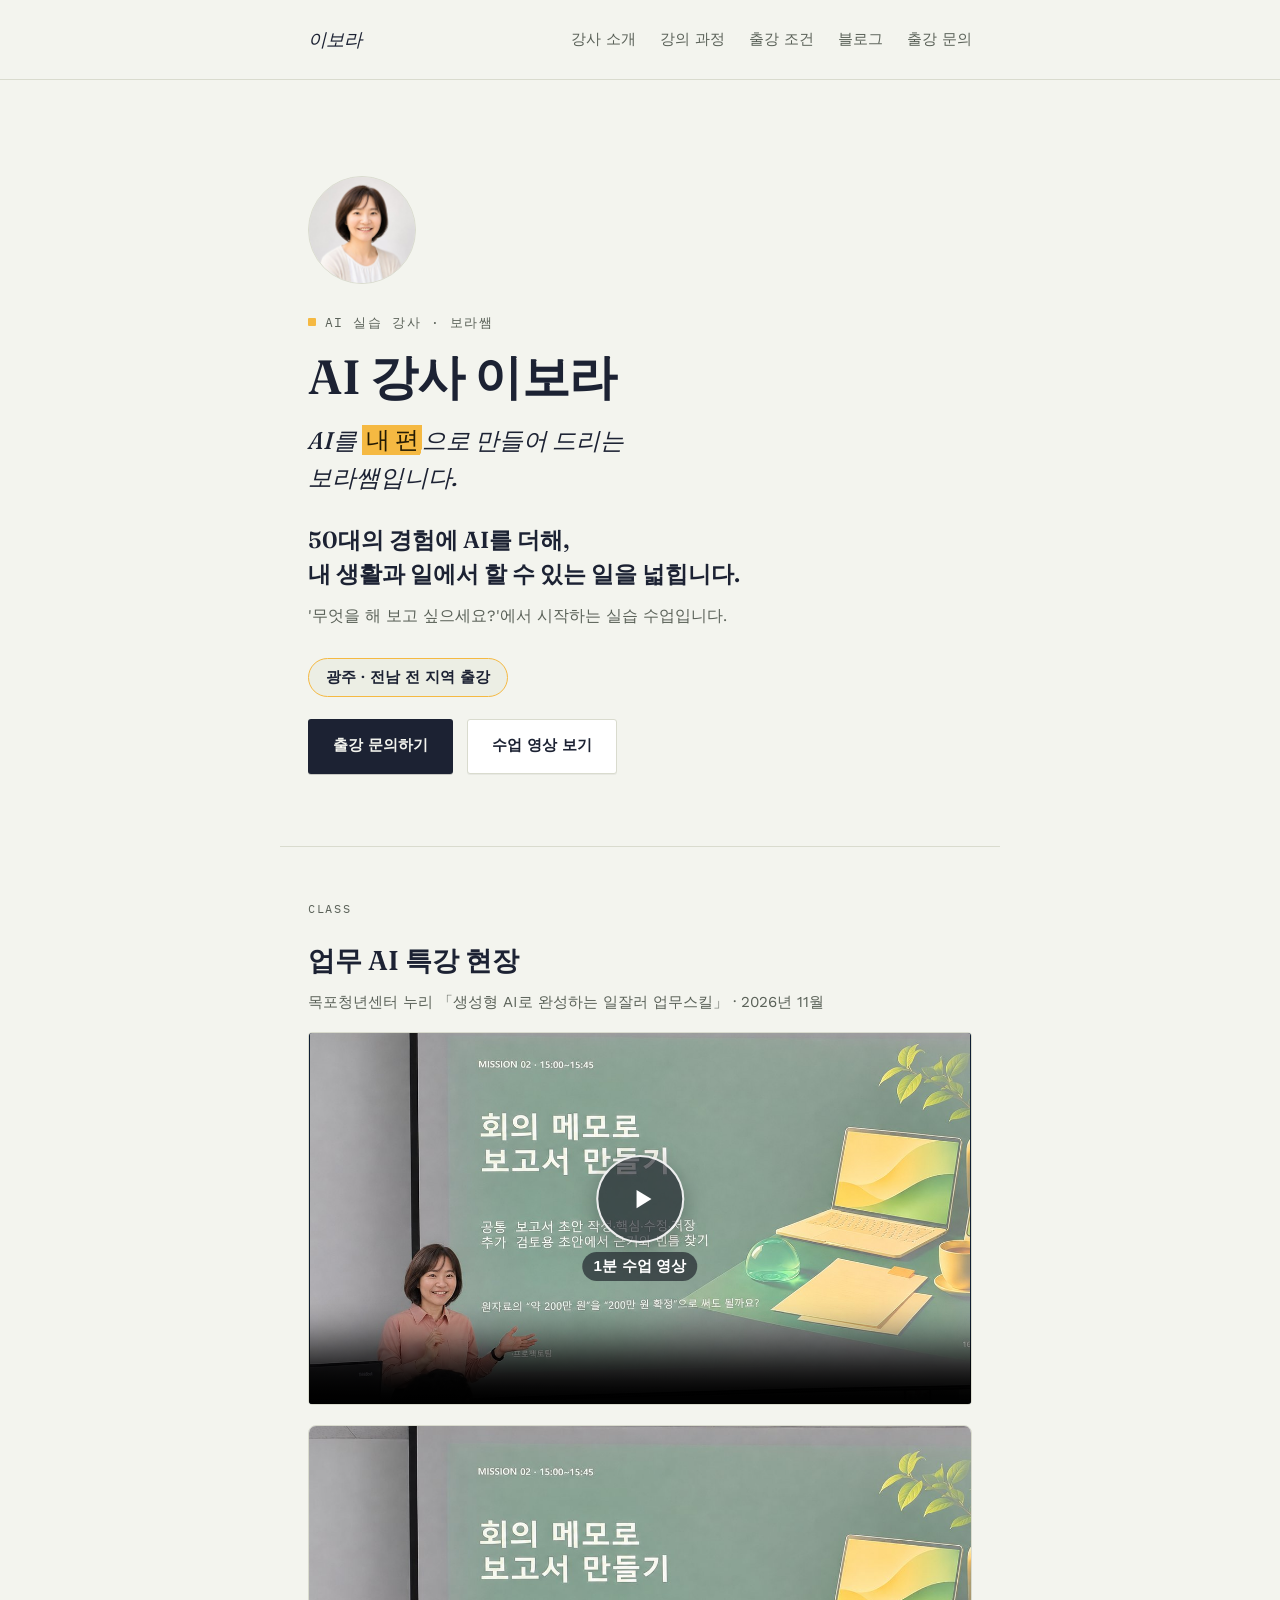
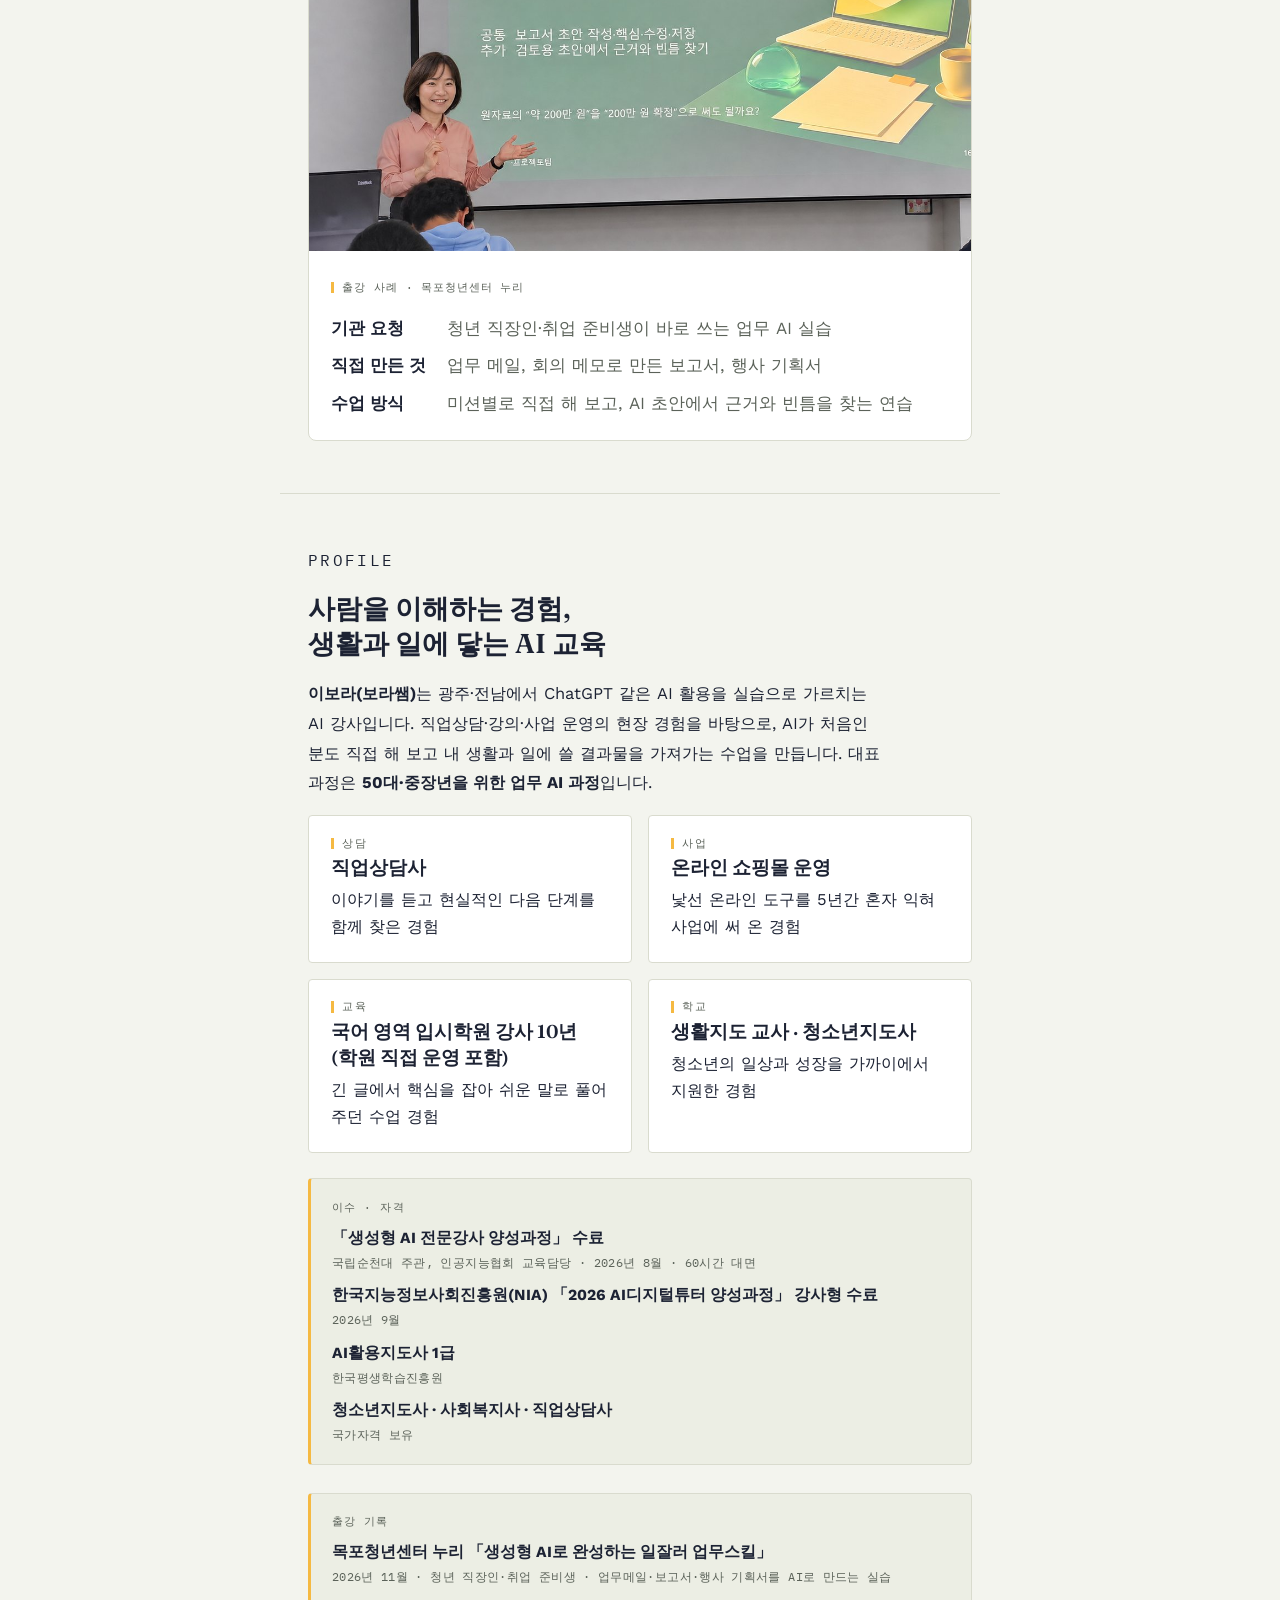
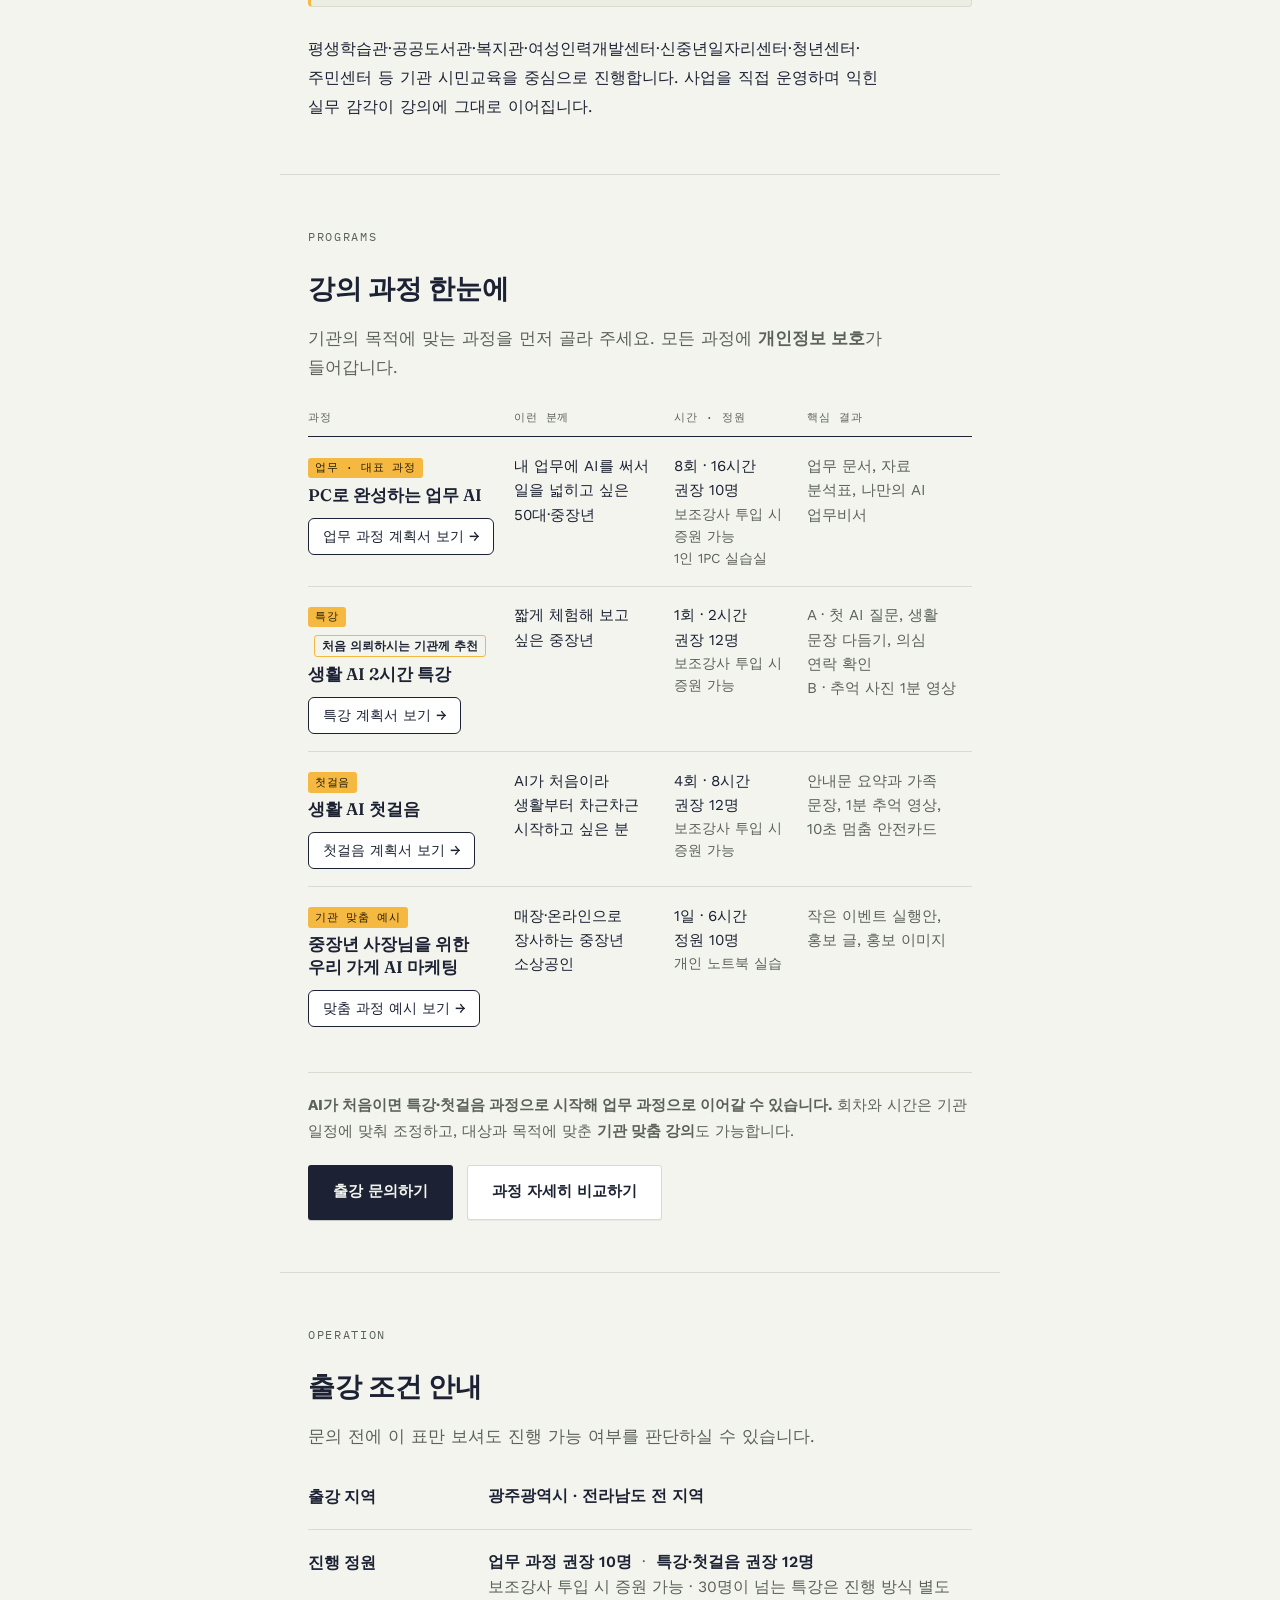
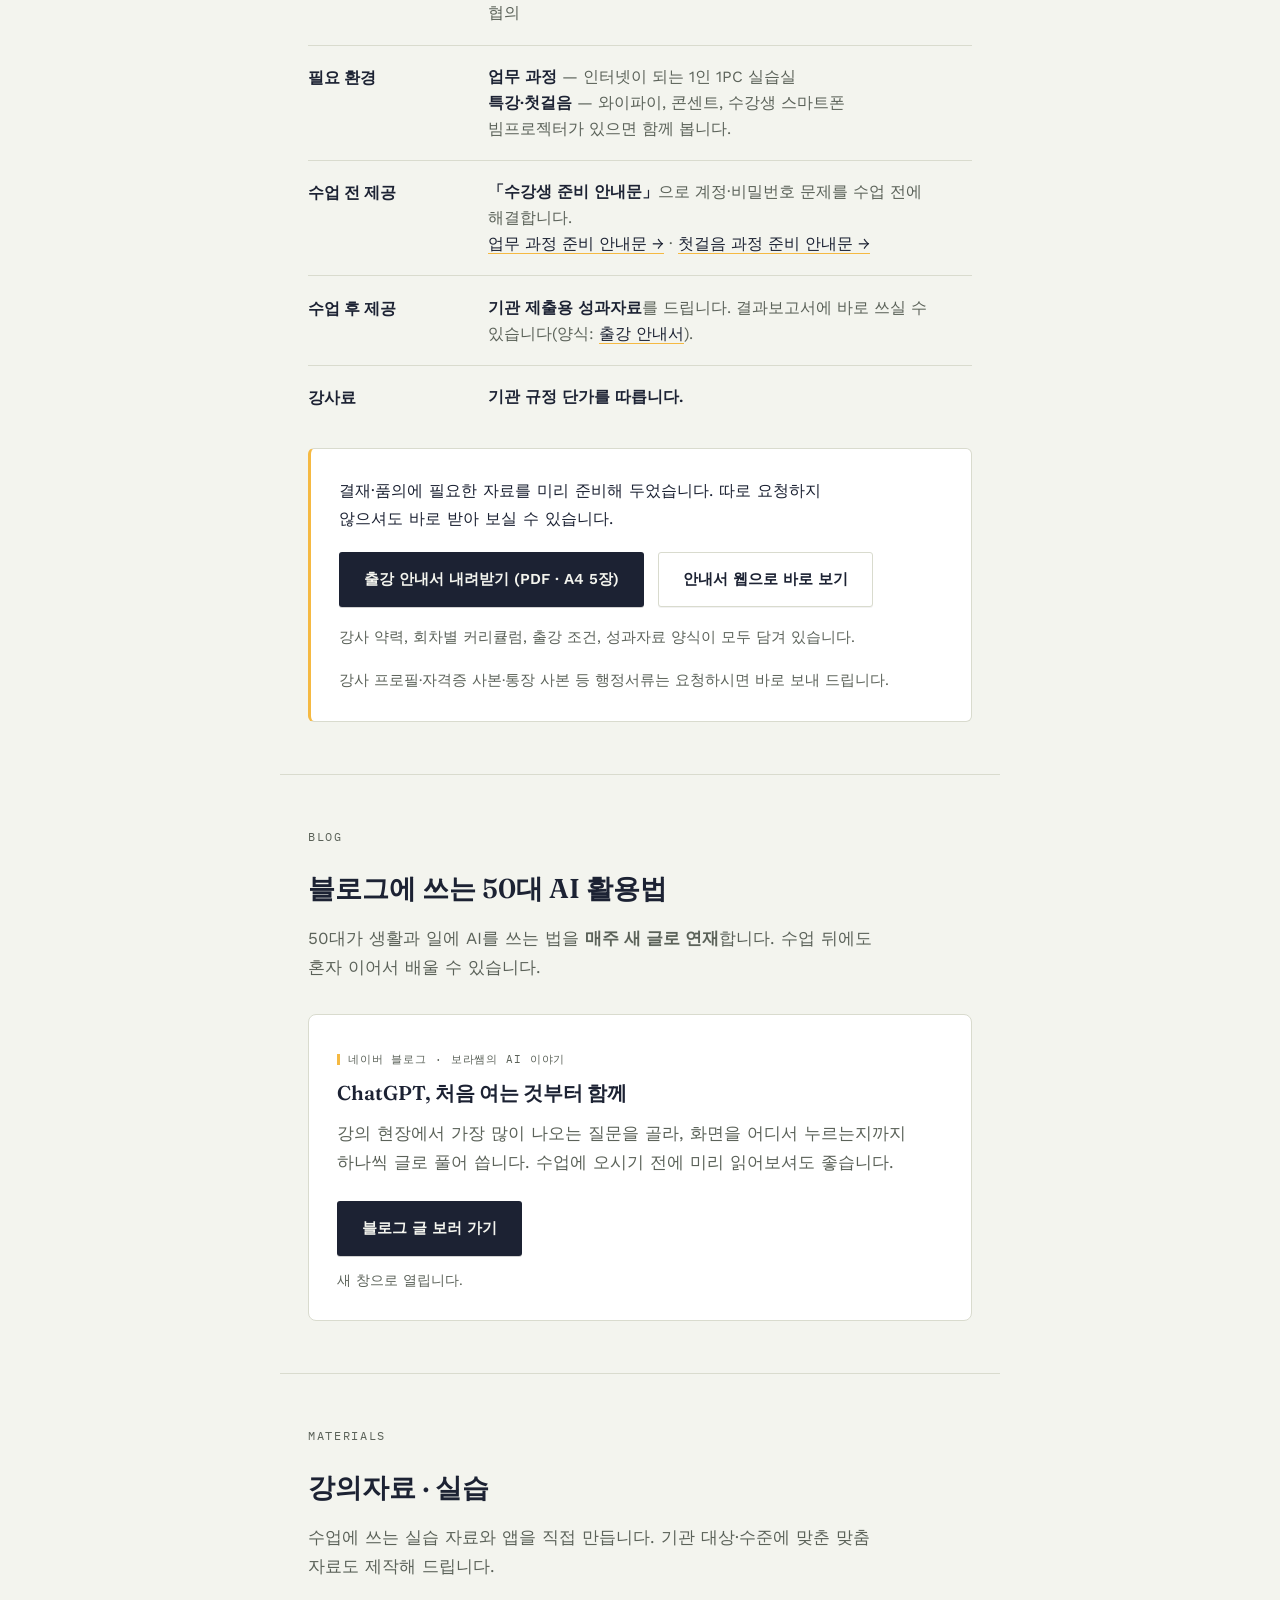
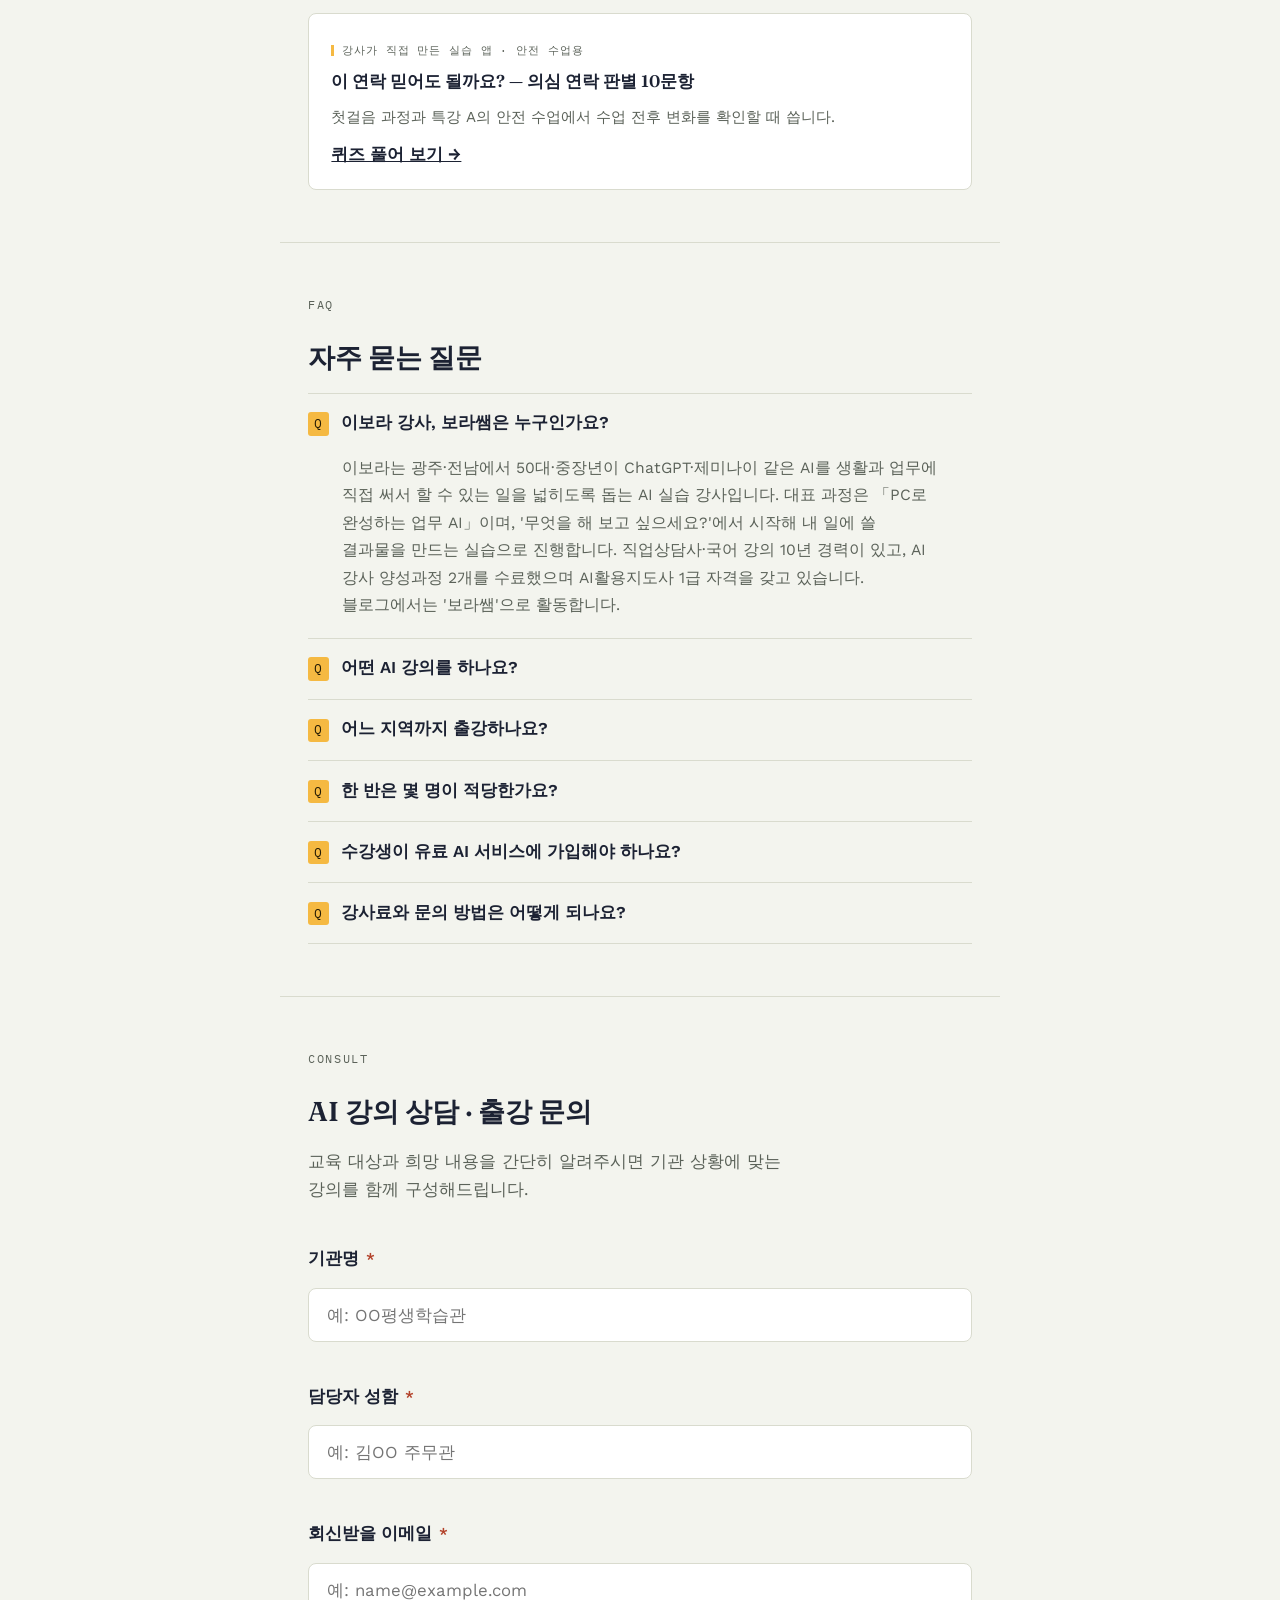
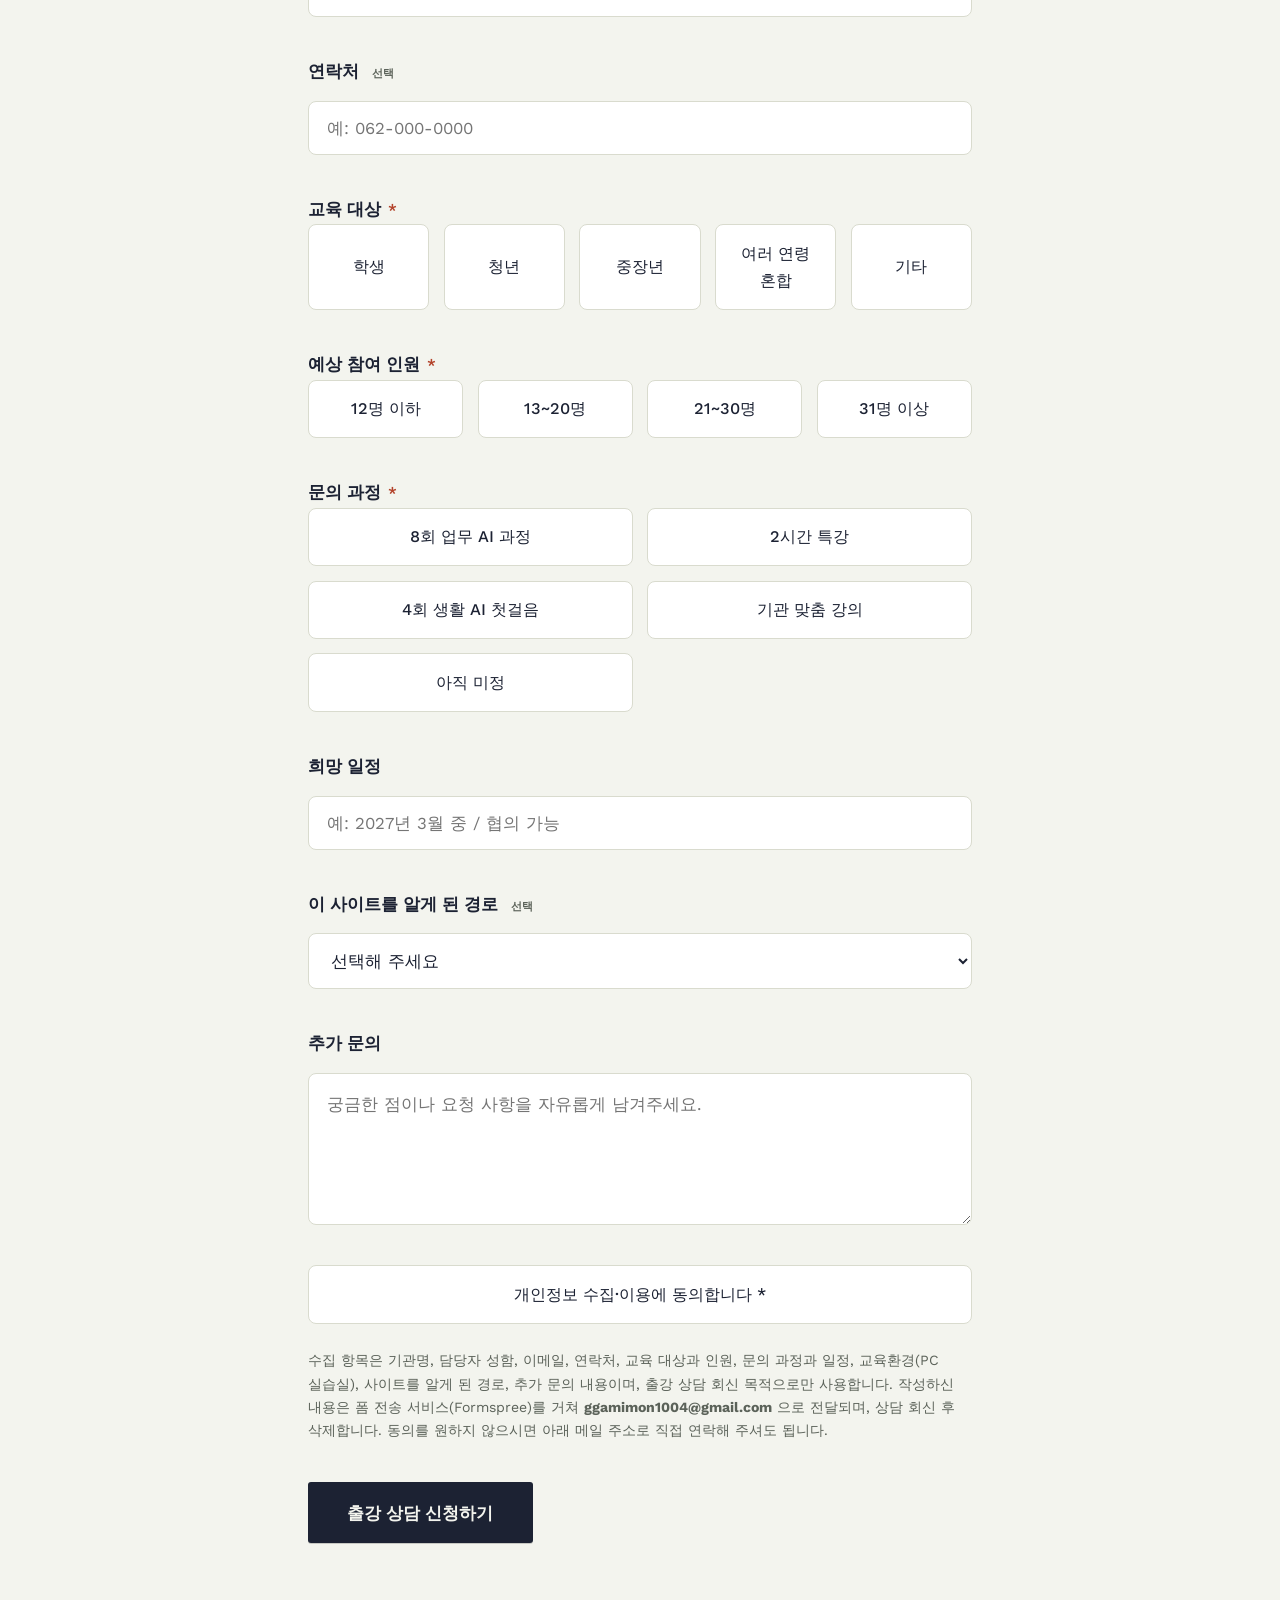
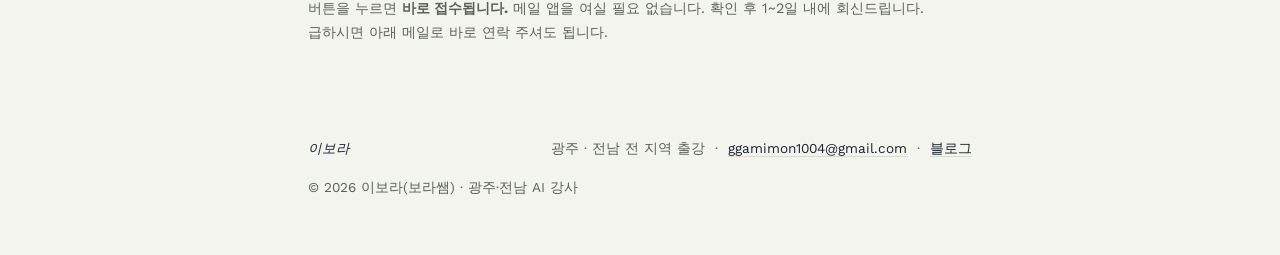
==== index.html @ f9107aac "영상 가운데 재생 버튼 추가" ====
<!doctype html>
<html lang="ko">
<head>
<meta charset="UTF-8">
<meta name="viewport" content="width=device-width, initial-scale=1.0">
<meta name="naver-site-verification" content="c36aa19e795326d4e128d2a13e899eafd79ee9c6" />
<title>광주·전남 AI 강사 이보라(보라쌤) | 50대·중장년 생활·업무 AI 교육</title>
<meta name="description" content="이보라(보라쌤)는 광주·전남 전 지역에 출강하는 AI 실습 강사입니다. 50대·중장년이 ChatGPT·제미나이 같은 생성형 AI를 생활과 업무에 직접 써서 할 수 있는 일을 넓히도록, 업무 메일·보고서·기획서 같은 결과물을 만드는 실습으로 가르칩니다.">
<meta name="keywords" content="AI 강사, 광주 AI 강사, 전남 AI 강사, 이보라, 이보라 강사, AI 강사 이보라, 보라쌤, 보라샘, 50대 AI 교육, 중장년 AI 강의, 5060 AI 강의, 업무 AI 강의, 생성형 AI 활용 교육, ChatGPT 업무 활용, ChatGPT 강의, 제미나이 강의, Gemini 강의, AI 실습 강사, AI 리터러시">
<meta name="author" content="이보라 (보라쌤)">
<meta name="robots" content="index, follow, max-image-preview:large, max-snippet:-1">
<link rel="canonical" href="https://www.aibora.kr/">
<link rel="icon" href="/favicon.ico" sizes="48x48">
<link rel="icon" href="/favicon.svg" type="image/svg+xml">
<link rel="apple-touch-icon" href="/apple-touch-icon.png">
<meta name="theme-color" content="#F3F4EE">
<!-- 검색 결과·카카오톡·문자로 링크를 보낼 때 뜨는 미리보기입니다. -->
<meta property="og:type" content="website">
<meta property="og:site_name" content="이보라 AI 강사 · 보라쌤">
<meta property="og:locale" content="ko_KR">
<meta property="og:title" content="광주·전남 AI 강사 이보라(보라쌤) | 50대·중장년 생활·업무 AI 교육">
<meta property="og:description" content="이보라(보라쌤)는 광주·전남 전 지역에 출강하는 AI 실습 강사입니다. 50대·중장년이 ChatGPT·제미나이 같은 생성형 AI를 생활과 업무에 직접 써서 할 수 있는 일을 넓히도록, 업무 메일·보고서·기획서 같은 결과물을 만드는 실습으로 가르칩니다.">
<meta property="og:url" content="https://www.aibora.kr/">
<meta property="og:image" content="https://www.aibora.kr/images/og-lecture.jpg">
<meta property="og:image:width" content="1200">
<meta property="og:image:height" content="630">
<meta property="og:image:alt" content="AI 실습 강사 이보라(보라쌤)가 '회의 메모로 보고서 만들기' 실습을 설명하는 모습">
<meta name="twitter:card" content="summary_large_image">
<meta name="twitter:title" content="광주·전남 AI 강사 이보라(보라쌤) | 50대·중장년 생활·업무 AI 교육">
<meta name="twitter:description" content="이보라(보라쌤)는 광주·전남 전 지역에 출강하는 AI 실습 강사입니다. 50대·중장년이 ChatGPT·제미나이 같은 생성형 AI를 생활과 업무에 직접 써서 할 수 있는 일을 넓히도록, 업무 메일·보고서·기획서 같은 결과물을 만드는 실습으로 가르칩니다.">
<meta name="twitter:image" content="https://www.aibora.kr/images/og-lecture.jpg">
<script type="application/ld+json">
{
 "@context": "https://schema.org",
 "@graph": [
  {
   "@type": "WebSite",
   "@id": "https://www.aibora.kr/#website",
   "url": "https://www.aibora.kr/",
   "name": "이보라 AI 강사",
   "alternateName": [
    "보라쌤",
    "이보라 AI 강사 · 보라쌤",
    "aibora.kr"
   ],
   "inLanguage": "ko-KR",
   "publisher": {
    "@id": "https://www.aibora.kr/#person"
   }
  },
  {
   "@type": "ProfilePage",
   "primaryImageOfPage": {"@type": "ImageObject", "url": "https://www.aibora.kr/images/profile-lecture.jpg", "width": 800, "height": 800},
   "@id": "https://www.aibora.kr/#webpage",
   "url": "https://www.aibora.kr/",
   "name": "광주·전남 AI 강사 이보라(보라쌤) | 50대·중장년 생활·업무 AI 교육",
   "description": "이보라(보라쌤)는 광주·전남 전 지역에 출강하는 AI 실습 강사입니다. 50대·중장년이 ChatGPT·제미나이 같은 생성형 AI를 생활과 업무에 직접 써서 할 수 있는 일을 넓히도록, 업무 메일·보고서·기획서 같은 결과물을 만드는 실습으로 가르칩니다.",
   "inLanguage": "ko-KR",
   "isPartOf": {
    "@id": "https://www.aibora.kr/#website"
   },
   "mainEntity": {
    "@id": "https://www.aibora.kr/#person"
   },
   "dateModified": "2026-11-15"
  },
  {
   "@type": "Person",
   "@id": "https://www.aibora.kr/#person",
   "name": "이보라",
   "alternateName": [
    "보라쌤",
    "보라샘",
    "AI 보라쌤"
   ],
   "jobTitle": "AI 실습 강사",
   "description": "광주·전남 50대·중장년이 ChatGPT·제미나이 같은 생성형 AI를 생활과 업무에 활용해 할 수 있는 일을 넓히도록 돕는 AI 실습 강사. 업무 메일·보고서·기획서를 AI로 직접 만드는 실습 수업을 하며, 직업상담사 경력이 있습니다. 네이버 블로그 「보라쌤의 AI 이야기」 운영.",
   "url": "https://www.aibora.kr/",
   "image": [
    {"@type": "ImageObject", "url": "https://www.aibora.kr/images/profile-lecture.jpg", "width": 800, "height": 800, "caption": "AI 실습 강사 이보라(보라쌤) 강의 모습"},
    {"@type": "ImageObject", "url": "https://www.aibora.kr/images/profile.jpg", "width": 432, "height": 432, "caption": "AI 실습 강사 이보라(보라쌤) 프로필 사진"}
   ],
   "email": "mailto:ggamimon1004@gmail.com",
   "sameAs": [
    "https://blog.naver.com/ggamimong"
   ],
   "knowsAbout": [
    "생성형 AI",
    "ChatGPT",
    "Gemini",
    "업무 AI 활용",
    "생활 AI 활용",
    "AI 문서 작성",
    "AI 리터러시",
    "50대 AI 교육",
    "중장년 교육",
    "중장년 교육",
    "5060 세대 AI 교육",
    "직업상담"
   ],
   "areaServed": [
    {
     "@type": "AdministrativeArea",
     "name": "광주광역시"
    },
    {
     "@type": "AdministrativeArea",
     "name": "전라남도"
    }
   ],
   "hasOccupation": {
    "@type": "Occupation",
    "name": "AI 강사",
    "occupationLocation": [
     {
      "@type": "AdministrativeArea",
      "name": "광주광역시"
     },
     {
      "@type": "AdministrativeArea",
      "name": "전라남도"
     }
    ]
   },
   "hasCredential": [
    {
     "@type": "EducationalOccupationalCredential",
     "name": "AI활용지도사 1급",
     "credentialCategory": "certification",
     "recognizedBy": {
      "@type": "Organization",
      "name": "한국평생학습진흥원"
     }
    },
    {
     "@type": "EducationalOccupationalCredential",
     "name": "생성형 AI 전문강사 양성과정 수료 (60시간, 국립순천대 주관)",
     "credentialCategory": "certificate of completion",
     "recognizedBy": {
      "@type": "Organization",
      "name": "한국인공지능소프트웨어산업협회"
     }
    },
    {
     "@type": "EducationalOccupationalCredential",
     "name": "2026 AI디지털튜터 양성과정 강사형 수료",
     "credentialCategory": "certificate of completion",
     "recognizedBy": {
      "@type": "GovernmentOrganization",
      "name": "한국지능정보사회진흥원(NIA)"
     }
    },
    {
     "@type": "EducationalOccupationalCredential",
     "name": "청소년지도사", "credentialCategory": "license" }, { "@type": "EducationalOccupationalCredential", "name": "사회복지사",
     "credentialCategory": "license"
    },
    {
     "@type": "EducationalOccupationalCredential",
     "name": "직업상담사",
     "credentialCategory": "license"
    }
   ],
   "makesOffer": [
    {
     "@type": "Offer",
     "itemOffered": {
      "@id": "https://www.aibora.kr/special.html#special-a"
     }
    },
    {
     "@type": "Offer",
     "itemOffered": {
      "@id": "https://www.aibora.kr/special.html#special-b"
     }
    },
    {
     "@type": "Offer",
     "itemOffered": {
      "@id": "https://www.aibora.kr/syllabus.html#course"
     }
    },
    {
     "@type": "Offer",
     "itemOffered": {
      "@id": "https://www.aibora.kr/syllabus-mid.html#course"
     }
    }
   ]
  },
  {
   "@type": "VideoObject",
   "@id": "https://www.aibora.kr/#video",
   "name": "목포청년센터 누리 「생성형 AI로 완성하는 일잘러 업무스킬」 특강 하이라이트",
   "description": "AI 실습 강사 이보라(보라쌤)의 업무 AI 특강 현장 1분 영상. 업무 메일·보고서·행사 기획서를 생성형 AI로 직접 만드는 실습.",
   "thumbnailUrl": "https://www.aibora.kr/videos/mokpo-poster.jpg",
   "contentUrl": "https://www.aibora.kr/videos/mokpo-highlight.mp4",
   "uploadDate": "2026-11-15",
   "duration": "PT59S",
   "inLanguage": "ko-KR",
   "creator": {"@id": "https://www.aibora.kr/#person"}
  },
  {
   "@type": "FAQPage",
   "@id": "https://www.aibora.kr/#faq",
   "mainEntity": [
    {
     "@type": "Question",
     "name": "이보라 강사, 보라쌤은 누구인가요?",
     "acceptedAnswer": {
      "@type": "Answer",
      "text": "이보라는 광주·전남에서 50대·중장년이 ChatGPT·제미나이 같은 AI를 생활과 업무에 직접 써서 할 수 있는 일을 넓히도록 돕는 AI 실습 강사입니다. 대표 과정은 「PC로 완성하는 업무 AI」이며, '무엇을 해 보고 싶으세요?'에서 시작해 내 일에 쓸 결과물을 만드는 실습으로 진행합니다. 네이버 블로그 「보라쌤의 AI 이야기」에서는 '보라쌤'(보라샘)이라는 이름으로 활동합니다. 국어 영역 입시학원 강사 10년(학원 직접 운영 포함), 학교 생활지도 교사, 직업상담사 경력이 있고, 「생성형 AI 전문강사 양성과정」(국립순천대 주관, 인공지능협회 교육담당)과 한국지능정보사회진흥원(NIA) 「2026 AI디지털튜터 양성과정」을 수료했으며 AI활용지도사 1급 자격과 청소년지도사·사회복지사·직업상담사 국가자격을 갖고 있습니다."
     }
    },
    {
     "@type": "Question",
     "name": "어떤 AI 강의를 하나요?",
     "acceptedAnswer": {
      "@type": "Answer",
      "text": "대표 과정은 50대·중장년이 업무 문서·자료 분석·나만의 AI 업무비서를 만드는 「PC로 완성하는 업무 AI」 8회 16시간 과정입니다. AI가 처음인 분을 위한 2시간 특강(생활 AI 3가지 또는 추억 사진 1분 영상)과 「생활 AI 첫걸음」 4회 8시간 과정도 운영합니다. 이 밖에 기관 목적에 맞춘 맞춤 강의도 운영합니다. 중장년 소상공인을 위한 「우리 가게 AI 마케팅」 1일 6시간 과정, 청년·재직자가 자기 업무 문서를 AI로 직접 만드는 업무 AI 실습(2026년 11월 목포청년센터 3시간 특강 진행)이 그 예입니다. 맞춤 강의는 수강생 나이보다 하고 싶은 일과 AI 사용 경험에 맞춰 구성합니다. 모든 과정에 개인정보 보호가 들어갑니다."
     }
    },
    {
     "@type": "Question",
     "name": "어느 지역까지 출강하나요?",
     "acceptedAnswer": {
      "@type": "Answer",
      "text": "광주광역시와 전라남도 전 지역에 출강합니다. 평생학습관, 복지관, 공공도서관, 50플러스센터, 신중년일자리지원센터, 청년센터, 여성인력개발센터, 주민자치센터 등에서 강의할 수 있습니다."
     }
    },
    {
     "@type": "Question",
     "name": "한 반은 몇 명이 적당한가요?",
     "acceptedAnswer": {
      "@type": "Answer",
      "text": "첫걸음 과정과 특강은 권장 12명, 업무 과정은 권장 10명입니다. 보조강사 투입 시 증원이 가능하며, 인원이 더 많으면 분반 운영을 권장드립니다. 30명이 넘는 대규모 특강은 진행 방식과 내용을 별도로 협의합니다."
     }
    },
    {
     "@type": "Question",
     "name": "수강생이 유료 AI 서비스에 가입해야 하나요?",
     "acceptedAnswer": {
      "@type": "Answer",
      "text": "아니요. ChatGPT와 Gemini의 무료 기능, 스마트폰 기본 앱만 사용하며 유료 결제를 권하지 않습니다. 첫걸음 과정과 특강은 수강생 스마트폰, 업무 과정은 1인 1PC 실습실이 필요합니다."
     }
    },
    {
     "@type": "Question",
     "name": "강사료와 문의 방법은 어떻게 되나요?",
     "acceptedAnswer": {
      "@type": "Answer",
      "text": "강사료는 기관 규정 단가를 따릅니다. 이 페이지 아래 출강 문의 폼이나 이메일(ggamimon1004@gmail.com)로 문의하시면 1~2일 안에 회신드립니다."
     }
    }
   ]
  }
 ]
}
</script>
<link rel="preconnect" href="https://fonts.googleapis.com">
<link rel="preconnect" href="https://fonts.gstatic.com" crossorigin>
<link href="https://fonts.googleapis.com/css2?family=Fraunces:ital,opsz,wght@0,9..144,400;0,9..144,600;1,9..144,500&family=Work+Sans:wght@400;500;600&family=IBM+Plex+Mono:wght@500&display=swap" rel="stylesheet">
<link rel="stylesheet" href="styles.css">
<style>
  header.hero {
    padding: clamp(3.5rem, 10vw, 6rem) 1.75rem clamp(3rem, 8vw, 4.5rem);
    max-width: 720px;
    margin: 0 auto;
  }

  .avatar {
    position: relative;
    width: 108px;
    height: 108px;
    border-radius: 50%;
    overflow: hidden;
    background: var(--surface-2);
    border: 1px solid var(--line);
    display: flex;
    align-items: center;
    justify-content: center;
    margin-bottom: 1.75rem;
  }

  .avatar img {
    position: absolute;
    inset: 0;
    width: 100%;
    height: 100%;
    object-fit: cover;
  }

  .avatar-fallback {
    font-family: var(--font-display);
    font-style: italic;
    font-weight: 500;
    font-size: 1.05rem;
    color: var(--ink-soft);
  }

  .subtagline {
    color: var(--ink-soft);
    font-size: 0.98rem;
    line-height: 1.6;
    max-width: 52ch;
    margin: -1.35rem 0 1.85rem;
  }

  .about p {
    max-width: 58ch;
    color: var(--ink);
    margin: 0 0 1.05rem;
    font-size: 1.03rem;
  }
  .about p:last-child { margin-bottom: 0; }

  .profile-lead {
    max-width: 56ch;
    color: var(--ink);
    margin: 0 0 2rem;
    font-size: 1.06rem;
    line-height: 1.8;
  }

  .credential-grid {
    list-style: none;
    margin: 0 0 1.6rem;
    padding: 0;
    display: grid;
    grid-template-columns: repeat(2, minmax(0, 1fr));
    gap: 1rem;
  }

  .credential-card {
    display: flex;
    flex-direction: column;
    gap: 0.4rem;
    padding: 1.35rem 1.4rem;
    border: 1px solid var(--line);
    border-radius: 4px;
    background: var(--surface);
  }

  .cred-tag {
    font-family: var(--font-mono);
    font-size: 0.7rem;
    letter-spacing: 0.1em;
    color: var(--ink-soft);
    border-left: 3px solid var(--accent);
    padding-left: 0.5rem;
    line-height: 1;
  }

  .cred-title {
    font-family: var(--font-display);
    font-weight: 600;
    font-size: 1.16rem;
    color: var(--ink);
    line-height: 1.4;
  }

  .cred-desc {
    color: var(--ink-soft);
    font-size: 0.95rem;
    line-height: 1.6;
    margin: 0;
  }

  .profile-note {
    max-width: 58ch;
    color: var(--ink-soft);
    font-size: 0.97rem;
    line-height: 1.75;
    margin: 0;
  }

  @media (max-width: 640px) {
    .credential-grid { grid-template-columns: 1fr; gap: 0.85rem; }
    .cred-title { font-size: 1.08rem; }
    .cred-desc { font-size: 0.93rem; }
  }

  .video-embed {
    position: relative;
    width: 100%;
    aspect-ratio: 16 / 9;
    border-radius: 4px;
    overflow: hidden;
    border: 1px solid var(--line);
    background: var(--surface-2);
  }

  .video-embed iframe,
  .video-embed video {
    position: absolute;
    inset: 0;
    width: 100%;
    height: 100%;
    border: 0;
    display: block;
    background: #0F1E33;
  }

  .topics-list {
    list-style: none;
    margin: 0;
    padding: 0;
    display: grid;
    gap: 0;
  }

  .topics-list li {
    display: grid;
    grid-template-columns: minmax(0, 13rem) 1fr;
    gap: 0.5rem 1.75rem;
    padding: 1.25rem 0;
    border-top: 1px solid var(--line);
  }
  .topics-list li:first-child { border-top: none; padding-top: 0; }
  .topics-list li:last-child { padding-bottom: 0; }

  .topic-name {
    font-family: var(--font-display);
    font-weight: 600;
    font-size: 1.12rem;
    color: var(--ink);
  }

  .topic-desc {
    color: var(--ink-soft);
    font-size: 0.98rem;
    line-height: 1.6;
  }

  .topic-lead {
    display: block;
    color: var(--ink);
    font-weight: 600;
    margin-bottom: 0.35rem;
  }

  @media (max-width: 560px) {
    .topics-list li {
      grid-template-columns: 1fr;
      gap: 0.35rem;
    }
  }

  /* --- 3개 과정 한눈에 (2026.9) --- */

  .courses-lead {
    color: var(--ink-soft);
    max-width: 58ch;
    margin: 0 0 1.6rem;
  }

  .course-table {
    width: 100%;
    border-collapse: collapse;
    font-size: 0.95rem;
  }

  .course-table thead th {
    text-align: left;
    font-family: var(--font-mono);
    font-size: 0.7rem;
    font-weight: 500;
    letter-spacing: 0.08em;
    color: var(--ink-soft);
    padding: 0 0.9rem 0.6rem 0;
    border-bottom: 1.5px solid var(--ink);
  }

  .course-table tbody th,
  .course-table td {
    text-align: left;
    vertical-align: top;
    padding: 1.05rem 0.9rem 1.05rem 0;
    border-bottom: 1px solid var(--line);
    line-height: 1.6;
    color: var(--ink);
  }

  .course-table tbody th { font-weight: 400; width: 31%; }
  .course-table td:nth-child(3) { width: 20%; }
  .course-table td:last-child { color: var(--ink-soft); }

  .course-kind {
    display: inline-block;
    font-family: var(--font-mono);
    font-size: 0.68rem;
    letter-spacing: 0.06em;
    color: var(--accent-ink);
    background: var(--accent);
    border-radius: 3px;
    padding: 0.1rem 0.45rem;
    margin-bottom: 0.35rem;
  }

  .course-name {
    display: block;
    font-family: var(--font-display);
    font-weight: 600;
    font-size: 1.05rem;
    line-height: 1.35;
  }

  .course-link {
    display: inline-block;
    margin-top: 0.7rem;
    padding: 0.4rem 0.85rem;
    font-size: 0.88rem;
    font-weight: 500;
    color: var(--ink);
    text-decoration: none;
    background: var(--surface);
    border: 1.5px solid var(--ink);
    border-radius: 6px;
    transition: background 0.15s ease, border-color 0.15s ease;
  }

  .course-link:hover,
  .course-link:focus-visible { background: var(--accent); border-color: var(--accent); color: var(--accent-ink); }

  .course-rec {
    display: inline-block;
    margin: 0 0 0.35rem 0.35rem;
    padding: 0.05rem 0.45rem;
    font-size: 0.72rem;
    font-weight: 600;
    color: var(--ink);
    border: 1.5px solid var(--accent);
    border-radius: 3px;
  }

  .course-sub { display: block; color: var(--ink-soft); font-size: 0.86rem; }

  .course-table tbody tr:last-child th,
  .course-table tbody tr:last-child td { border-bottom: none; }

  @media (max-width: 640px) {
    .course-table thead { display: none; }
    .course-table,
    .course-table tbody,
    .course-table tr,
    .course-table th,
    .course-table td { display: block; width: 100%; }
    .course-table tr {
      border: 1px solid var(--line);
      border-radius: 8px;
      background: var(--surface);
      padding: 1rem 1.1rem;
      margin-bottom: 0.9rem;
    }
    .course-table tbody th,
    .course-table td { border-bottom: none; padding: 0.3rem 0; }
    .course-table tbody th { width: 100%; padding-bottom: 0.5rem; }
    .course-table td:nth-child(3) { width: 100%; }
    .course-table td::before {
      content: attr(data-label);
      display: block;
      font-family: var(--font-mono);
      font-size: 0.68rem;
      letter-spacing: 0.06em;
      color: var(--ink-soft);
      margin-bottom: 0.1rem;
    }
  }

  /* --- 자주 묻는 질문 (2026.9) --- */

  .faq-list { border-top: 1px solid var(--line); }

  .faq-item { border-bottom: 1px solid var(--line); }

  .faq-item summary {
    list-style: none;
    cursor: pointer;
    display: flex;
    align-items: baseline;
    gap: 0.75rem;
    padding: 1.1rem 0;
  }

  .faq-item summary::-webkit-details-marker { display: none; }

  .faq-item summary::before {
    content: "Q";
    flex: none;
    font-family: var(--font-mono);
    font-size: 0.8rem;
    color: var(--accent-ink);
    background: var(--accent);
    border-radius: 3px;
    padding: 0.05rem 0.4rem;
  }

  .faq-q {
    margin: 0;
    font-family: var(--font-body);
    font-size: 1.04rem;
    font-weight: 600;
    line-height: 1.5;
    color: var(--ink);
  }

  .faq-a {
    margin: 0 0 1.2rem 2.15rem;
    color: var(--ink-soft);
    font-size: 0.98rem;
    line-height: 1.75;
    max-width: 60ch;
  }

  /* --- consult section --- */

  .consult-desc {
    color: var(--ink-soft);
    font-size: 1.05rem;
    max-width: 52ch;
    margin: 0 0 2.5rem;
  }

  .consult-form {
    display: flex;
    flex-direction: column;
    gap: 2.5rem;
  }

  .c-field {
    display: flex;
    flex-direction: column;
    gap: 0.9rem;
    border: 0;
    margin: 0;
    padding: 0;
    min-width: 0;
  }

  .c-field legend {
    width: 100%;
    padding: 0;
    margin: 0;
  }

  .c-label {
    display: flex;
    align-items: baseline;
    gap: 0.45rem;
    font-family: var(--font-body);
    font-weight: 600;
    font-size: 1.08rem;
    color: var(--ink);
  }

  .c-label .req {
    color: var(--danger);
    font-size: 0.95rem;
  }

  .c-label .c-hint {
    font-weight: 400;
    font-size: 0.92rem;
    color: var(--ink-soft);
  }

  .c-input {
    display: block;
    width: 100%;
    font-family: var(--font-body);
    font-size: 1.05rem;
    color: var(--ink);
    background: var(--surface);
    border: 1.5px solid var(--line);
    border-radius: 8px;
    padding: 1rem 1.1rem;
  }

  .c-input:disabled {
    opacity: 0.5;
    background: var(--surface-2);
  }

  .c-textarea {
    min-height: 9.5rem;
    line-height: 1.7;
    resize: vertical;
  }

  .choice-grid {
    display: grid;
    gap: 0.9rem;
  }

  .choice-grid-4 { grid-template-columns: repeat(4, 1fr); }
  .choice-grid-5 { grid-template-columns: repeat(5, 1fr); }
  .choice-grid-2 { grid-template-columns: repeat(2, 1fr); }

  @media (max-width: 640px) {
    .choice-grid-4 { grid-template-columns: repeat(2, 1fr); }
    .choice-grid-5 { grid-template-columns: repeat(2, 1fr); }
    .choice-grid-2 { grid-template-columns: 1fr; }
  }

  .choice-card {
    position: relative;
    display: flex;
    align-items: center;
    justify-content: center;
    text-align: center;
    min-height: 3.5rem;
    padding: 0.9rem 1rem;
    border: 1.5px solid var(--line);
    border-radius: 8px;
    background: var(--surface);
    font-size: 1.02rem;
    font-weight: 500;
    color: var(--ink);
    cursor: pointer;
    transition: border-color 0.15s ease, background 0.15s ease, color 0.15s ease;
  }

  .choice-card input {
    position: absolute;
    opacity: 0;
    width: 1px;
    height: 1px;
    margin: 0;
    pointer-events: none;
  }

  /* --- 입력 누락 안내 (2026.9 수정) ---
     선택 버튼·동의 체크박스는 화면에 보이지 않는 입력칸이라,
     브라우저 기본 경고 말풍선이 뜨지 않았습니다. 직접 빨간 안내를 띄웁니다. */
  #consult,
  #consult .c-field,
  #consult-success,
  #form-alert {
    scroll-margin-top: 7rem;
  }

  .c-error {
    display: none;
    margin: 0;
    color: var(--danger);
    font-size: 0.95rem;
    font-weight: 600;
    line-height: 1.5;
  }

  .c-field.is-invalid .c-error { display: block; }

  .c-field.is-invalid .c-input,
  .c-field.is-invalid .choice-card {
    border-color: var(--danger);
    border-width: 2px;
  }

  .form-alert {
    margin: 0;
    padding: 1rem 1.15rem;
    border: 2px solid var(--danger);
    border-radius: 8px;
    background: var(--surface);
    color: var(--ink);
    font-size: 1rem;
    line-height: 1.65;
  }

  .form-alert strong { color: var(--danger); }

  .form-alert-detail {
    display: block;
    margin-top: 0.35rem;
    color: var(--ink-soft);
    font-size: 0.88rem;
  }

  .c-honeypot {
    position: absolute;
    left: -9999px;
    width: 1px;
    height: 1px;
    overflow: hidden;
  }

  .choice-card:hover { border-color: var(--ink-soft); }
  .choice-card:focus-within { outline: 2px solid var(--accent); outline-offset: 2px; }

  .choice-card:has(input:checked) {
    border-color: var(--accent);
    background: var(--accent);
    color: var(--accent-ink);
    font-weight: 600;
  }

  .choice-card-inline {
    min-height: auto;
    flex: 0 0 auto;
    padding: 0.9rem 1.35rem;
  }

  .date-row {
    display: flex;
    flex-wrap: wrap;
    gap: 0.9rem;
    align-items: stretch;
  }

  .date-row .c-input { flex: 1 1 220px; }

  @media (prefers-reduced-motion: reduce) {
    .choice-card { transition: none; }
  }

  .btn-consult-submit {
    align-self: flex-start;
    font-size: 1.08rem;
    padding: 1.1rem 2.4rem;
  }

  @media (max-width: 560px) {
    .btn-consult-submit {
      width: 100%;
      justify-content: center;
    }
  }

  .c-optional {
    font-family: var(--font-mono);
    font-size: 0.68rem;
    letter-spacing: 0.06em;
    color: var(--ink-soft);
    margin-left: 0.35rem;
  }

  .c-consent-note {
    margin: 0.7rem 0 0;
    color: var(--ink-soft);
    font-size: 0.88rem;
    line-height: 1.65;
  }

  .c-submit-note {
    margin: 0.85rem 0 0;
    color: var(--ink-soft);
    font-size: 0.9rem;
    line-height: 1.65;
  }

  .made-tag {
    display: inline-block;
    font-family: var(--font-mono);
    font-size: 0.68rem;
    letter-spacing: 0.08em;
    color: var(--ink-soft);
    border-left: 3px solid var(--accent);
    padding-left: 0.5rem;
    margin-bottom: 0.7rem;
    line-height: 1;
  }

  .material-card-note {
    margin: 0.8rem 0 0;
    color: var(--ink-soft);
    font-size: 0.88rem;
    line-height: 1.6;
  }

  .consult-success {
    padding: 2.5rem 0;
    text-align: center;
    display: flex;
    flex-direction: column;
    align-items: center;
    gap: 0.75rem;
  }

  .consult-success-title {
    font-family: var(--font-display);
    font-weight: 600;
    font-size: 1.35rem;
    margin: 0;
  }

  .consult-success p {
    color: var(--ink-soft);
    margin: 0 0 0.5rem;
    max-width: 40ch;
  }

  .consult-manual {
    width: 100%;
    text-align: left;
    display: flex;
    flex-direction: column;
    gap: 0.9rem;
    margin: 0.5rem 0 1.25rem;
    padding-top: 1.5rem;
    border-top: 1px solid var(--line);
  }

  .consult-ways {
    margin: 0 0 1rem;
    padding-left: 1.2rem;
    color: var(--ink);
    font-size: 0.93rem;
    line-height: 1.75;
  }

  .consult-ways li { margin-bottom: 0.35rem; }

  .consult-manual-help {
    max-width: none !important;
    margin: 0 !important;
  }

  .consult-manual .c-textarea {
    min-height: 12rem;
    font-size: 0.95rem;
  }

  .topics-note {
    margin: 1.75rem 0 0;
    padding-top: 1.25rem;
    border-top: 1px solid var(--line);
    color: var(--ink-soft);
    font-size: 0.95rem;
  }

  .video-empty {
    position: absolute;
    inset: 0;
    margin: 0;
    display: flex;
    align-items: center;
    justify-content: center;
    color: var(--ink-soft);
    font-size: 0.98rem;
  }

  /* --- materials section --- */

  .materials-desc {
    color: var(--ink-soft);
    max-width: 52ch;
    margin: 0 0 2rem;
  }

  .material-card {
    border: 1px solid var(--line);
    border-radius: 8px;
    padding: 1.75rem;
    background: var(--surface);
  }

  .material-card-title {
    font-family: var(--font-display);
    font-weight: 600;
    font-size: 1.25rem;
    margin: 0 0 0.6rem;
    text-wrap: balance;
  }

  .material-card-desc {
    color: var(--ink-soft);
    margin: 0 0 1.5rem;
  }

  @media (max-width: 560px) {
    .material-card .cta-row {
      flex-direction: column;
    }
    .material-card .btn {
      width: 100%;
      justify-content: center;
    }
  }

  /* --- 출강 지역 배지 (첫 화면) --- */

  .hero-region {
    display: inline-flex;
    align-items: center;
    gap: 0.5rem;
    font-family: var(--font-body);
    font-weight: 600;
    font-size: 0.95rem;
    color: var(--ink);
    background: var(--surface-2);
    border: 1.5px solid var(--accent);
    border-radius: 999px;
    padding: 0.5rem 1.05rem;
    margin: 0 0 1.35rem;
    line-height: 1.4;
  }

  .hero-region .region-sub {
    font-weight: 400;
    font-size: 0.88rem;
    color: var(--ink-soft);
  }

  @media (max-width: 480px) {
    .hero-region {
      flex-direction: column;
      align-items: flex-start;
      gap: 0.1rem;
      border-radius: 10px;
      padding: 0.6rem 1rem;
    }
  }

  .hero-proof {
    color: var(--ink);
    font-size: 0.97rem;
    line-height: 1.65;
    max-width: 44ch;
    margin: 0 0 2.25rem;
    padding-left: 0.85rem;
    border-left: 3px solid var(--accent);
  }

  /* --- 자격 · 수료 라인 --- */

  .cred-line {
    margin: 0 0 1.75rem;
    padding: 1.15rem 1.3rem;
    border: 1px solid var(--line);
    border-left: 3px solid var(--accent);
    border-radius: 4px;
    background: var(--surface-2);
  }

  .cred-line-label {
    display: block;
    font-family: var(--font-mono);
    font-size: 0.7rem;
    letter-spacing: 0.1em;
    color: var(--ink-soft);
    margin-bottom: 0.5rem;
  }

  .cred-line ul {
    list-style: none;
    margin: 0;
    padding: 0;
    color: var(--ink);
    font-size: 0.97rem;
    line-height: 1.7;
  }

  .cred-line li { margin: 0 0 0.55rem; }
  .cred-line li:last-child { margin-bottom: 0; }

  .cred-when {
    display: block;
    font-family: var(--font-mono);
    font-size: 0.76rem;
    letter-spacing: 0.03em;
    color: var(--ink-soft);
    margin-top: 0.1rem;
  }

  /* --- 첫 화면 신뢰 지표 --- */

  .hero-facts {
    list-style: none;
    margin: 0 0 1.6rem;
    padding: 0;
    display: flex;
    flex-wrap: wrap;
    gap: 0.5rem 1.4rem;
    font-size: 0.92rem;
    color: var(--ink-soft);
    line-height: 1.5;
  }

  .hero-facts li {
    position: relative;
    padding-left: 0.95rem;
  }

  .hero-facts li::before {
    content: "";
    position: absolute;
    left: 0;
    top: 0.52em;
    width: 0.42rem;
    height: 0.42rem;
    background: var(--accent);
    border-radius: 1px;
  }

  .hero-facts strong {
    color: var(--ink);
    font-weight: 600;
  }

  @media (max-width: 560px) {
    .hero-facts { gap: 0.45rem 1rem; font-size: 0.89rem; }
  }

  /* --- 운영 조건 안내 --- */

  .ops-desc {
    color: var(--ink-soft);
    max-width: 52ch;
    margin: 0 0 2rem;
  }

  .ops-list {
    list-style: none;
    margin: 0;
    padding: 0;
  }

  .ops-list li {
    display: grid;
    grid-template-columns: minmax(0, 9.5rem) 1fr;
    gap: 0.45rem 1.75rem;
    padding: 1.15rem 0;
    border-top: 1px solid var(--line);
  }
  .ops-list li:first-child { border-top: none; padding-top: 0; }
  .ops-list li:last-child { padding-bottom: 0; }

  .ops-label {
    font-family: var(--font-display);
    font-weight: 600;
    font-size: 1.02rem;
    color: var(--ink);
  }

  .ops-value {
    color: var(--ink-soft);
    font-size: 0.98rem;
    line-height: 1.65;
  }

  .ops-value strong {
    color: var(--ink);
    font-weight: 600;
  }

  @media (max-width: 560px) {
    .ops-list li {
      grid-template-columns: 1fr;
      gap: 0.3rem;
    }
  }

  .ops-value a {
    color: var(--ink);
    text-decoration: none;
    border-bottom: 1.5px solid var(--accent);
  }
  .ops-value a:hover { background: var(--surface-2); }

  .ops-docs {
    margin-top: 2.25rem;
    padding: 1.75rem;
    border: 1px solid var(--line);
    border-left: 3px solid var(--accent);
    border-radius: 6px;
    background: var(--surface);
  }

  .ops-docs-lead {
    margin: 0 0 1.25rem;
    color: var(--ink);
    font-size: 1.02rem;
    line-height: 1.7;
    max-width: 50ch;
  }

  .ops-docs-note {
    margin: 1.1rem 0 0;
    color: var(--ink-soft);
    font-size: 0.92rem;
    line-height: 1.7;
  }

  @media (max-width: 560px) {
    .ops-docs { padding: 1.35rem; }
    .ops-docs .cta-row { flex-direction: column; }
    .ops-docs .btn { width: 100%; justify-content: center; }
  }

  /* --- 대표 문장 · 현장 사례 (2026-11-15) --- */
  .hero-statement {
    font-family: var(--font-display);
    font-weight: 600;
    font-size: clamp(1.18rem, 3.6vw, 1.45rem);
    line-height: 1.5;
    color: var(--ink);
    margin: -0.6rem 0 0.7rem;
    text-wrap: balance;
  }
  .hero-statement + .subtagline { margin-top: 0; }
  .video-caption { color: var(--ink-soft); font-size: 0.95rem; margin: -0.4rem 0 1rem; }
  .case-card {
    margin-top: 1.25rem;
    border: 1px solid var(--line);
    border-radius: 8px;
    overflow: hidden;
    background: var(--surface);
    display: grid;
    grid-template-columns: 1fr;
  }
  .case-photo { width: 100%; height: auto; display: block; aspect-ratio: 1200 / 770; object-fit: cover; }
  .case-body { padding: 1.25rem 1.4rem 1.4rem; }
  .case-list { margin: 0.6rem 0 0; display: grid; gap: 0.55rem; }
  .case-list div { display: grid; grid-template-columns: 6.5rem 1fr; gap: 0.75rem; }
  .case-list dt { font-weight: 600; color: var(--ink); }
  .case-list dd { margin: 0; color: var(--ink-soft); }
  @media (max-width: 480px) {
    .case-list div { grid-template-columns: 1fr; gap: 0.1rem; }
  }
  .material-card-compact { padding: 1.25rem 1.4rem; }
  .material-card-compact .material-card-title { font-size: 1.05rem; }
  .material-card-compact .material-card-desc { margin-bottom: 0.6rem; font-size: 0.95rem; }
  .text-link { font-weight: 600; color: var(--ink); }

  /* --- 영상 가운데 재생 버튼 (2026-11-16) --- */
  .video-play {
    position: absolute;
    left: 50%; top: 50%;
    transform: translate(-50%, -50%);
    display: flex; flex-direction: column; align-items: center; gap: 0.55rem;
    padding: 0; border: 0; background: none; cursor: pointer;
    color: #fff; z-index: 2;
    -webkit-tap-highlight-color: transparent;
  }
  .video-play-circle {
    display: flex; align-items: center; justify-content: center;
    width: clamp(64px, 12vw, 88px); height: clamp(64px, 12vw, 88px);
    border-radius: 50%;
    background: rgba(20, 24, 33, 0.62);
    border: 2px solid rgba(255, 255, 255, 0.9);
    box-shadow: 0 6px 24px rgba(0, 0, 0, 0.28);
    transition: transform 0.18s ease, background 0.18s ease;
  }
  .video-play-circle svg { margin-left: 4px; }
  .video-play-label {
    font-size: 0.95rem; font-weight: 600; letter-spacing: 0.01em;
    padding: 0.25rem 0.7rem; border-radius: 999px;
    background: rgba(20, 24, 33, 0.62);
  }
  .video-play:hover .video-play-circle,
  .video-play:focus-visible .video-play-circle { transform: scale(1.07); background: rgba(20, 24, 33, 0.78); }
  .video-play:focus-visible { outline: 3px solid #f5c542; outline-offset: 6px; border-radius: 12px; }
  .video-play[hidden] { display: none; }
  @media (max-width: 560px) {
    .video-play { top: 44%; gap: 0.35rem; }
    .video-play-circle { width: 58px; height: 58px; }
    .video-play-circle svg { width: 26px; height: 26px; }
    .video-play-label { font-size: 0.78rem; padding: 0.15rem 0.55rem; }
  }
</style>
</head>
<body>

<nav class="site-nav">
  <div class="wrap">
    <a class="brand" href="index.html">이보라</a>
    <div class="links">
      <a href="index.html#about">강사 소개</a>
      <a href="programs.html">강의 과정</a>
      <a href="index.html#operation">출강 조건</a>
      <a href="https://blog.naver.com/ggamimong" target="_blank" rel="noopener noreferrer">블로그</a>
      <a href="index.html#consult">출강 문의</a>
    </div>
  </div>
</nav>

<header class="hero">
  <div class="avatar">
    <img src="images/profile.jpg" alt="AI 강사 이보라(보라쌤) 프로필 사진" width="108" height="108" decoding="async"
      onerror="if (!this.dataset.fallback) { this.dataset.fallback='1'; this.src='images/profile.png'; } else { this.remove(); }">
    <span class="avatar-fallback">이보</span>
  </div>
  <p class="eyebrow">AI 실습 강사 · 보라쌤</p>
  <h1 class="name">AI 강사 이보라</h1>
  <p class="tagline">AI를 <em class="mark">내 편</em>으로 만들어 드리는<br>보라쌤입니다.</p>
  <p class="hero-statement">50대의 경험에 AI를 더해,<br>내 생활과 일에서 할 수 있는 일을 넓힙니다.</p>
  <p class="subtagline">'무엇을 해 보고 싶으세요?'에서 시작하는 실습 수업입니다.</p>
  <p class="hero-region">광주 · 전남 전 지역 출강</p>
  <div class="cta-row">
    <a class="btn btn-primary" href="#consult">출강 문의하기</a>
    <a class="btn btn-ghost" href="#video">수업 영상 보기</a>
  </div>
</header>

<main id="main">

<section id="video">
  <p class="section-label">Class</p>
  <h2>업무 AI 특강 현장</h2>
  <p class="video-caption">목포청년센터 누리 「생성형 AI로 완성하는 일잘러 업무스킬」 · 2026년 11월</p>
  <div class="video-embed" id="video-embed">
    <video controls preload="metadata" playsinline poster="videos/mokpo-poster.jpg?v=2" aria-label="목포청년센터 업무 AI 특강 1분 하이라이트 영상 (화면 자막 포함)">
      <source src="videos/mokpo-highlight.mp4?v=2" type="video/mp4">
      이 브라우저에서는 동영상을 재생할 수 없습니다.
    </video>
    <button type="button" class="video-play" id="video-play" aria-label="1분 수업 영상 재생">
      <span class="video-play-circle" aria-hidden="true"><svg viewBox="0 0 24 24" width="34" height="34"><path d="M8 5.5v13l10.5-6.5z" fill="currentColor"/></svg></span>
      <span class="video-play-label">1분 수업 영상</span>
    </button>
  </div>

  <article class="case-card">
    <img class="case-photo" src="images/mokpo-class.jpg?v=2" alt="이보라 강사가 '회의 메모로 보고서 만들기' 실습 화면 앞에서 설명하는 모습" width="1200" height="770" loading="lazy" decoding="async">
    <div class="case-body">
      <span class="made-tag">출강 사례 · 목포청년센터 누리</span>
      <dl class="case-list">
        <div><dt>기관 요청</dt><dd>청년 직장인·취업 준비생이 바로 쓰는 업무 AI 실습</dd></div>
        <div><dt>직접 만든 것</dt><dd>업무 메일, 회의 메모로 만든 보고서, 행사 기획서</dd></div>
        <div><dt>수업 방식</dt><dd>미션별로 직접 해 보고, AI 초안에서 근거와 빈틈을 찾는 연습</dd></div>
      </dl>
    </div>
  </article>
</section>

<section id="about" class="about">
  <p class="section-label">Profile</p>
  <h2>사람을 이해하는 경험, 생활과 일에 닿는 AI 교육</h2>
  <p class="profile-lead"><strong>이보라(보라쌤)</strong>는 광주·전남에서 ChatGPT 같은 AI 활용을 실습으로 가르치는 AI 강사입니다. 직업상담·강의·사업 운영의 현장 경험을 바탕으로, AI가 처음인 분도 직접 해 보고 내 생활과 일에 쓸 결과물을 가져가는 수업을 만듭니다. 대표 과정은 <strong>50대·중장년을 위한 업무 AI 과정</strong>입니다.</p>
  <ul class="credential-grid">
    <li class="credential-card">
      <span class="cred-tag">상담</span>
      <span class="cred-title">직업상담사</span>
      <p class="cred-desc">이야기를 듣고 현실적인 다음 단계를 함께 찾은 경험</p>
    </li>
    <li class="credential-card">
      <span class="cred-tag">사업</span>
      <span class="cred-title">온라인 쇼핑몰 운영</span>
      <p class="cred-desc">낯선 온라인 도구를 5년간 혼자 익혀 사업에 써 온 경험</p>
    </li>
    <li class="credential-card">
      <span class="cred-tag">교육</span>
      <span class="cred-title">국어 영역 입시학원 강사 10년 <span style="white-space:nowrap">(학원 직접 운영 포함)</span></span>
      <p class="cred-desc">긴 글에서 핵심을 잡아 쉬운 말로 풀어 주던 수업 경험</p>
    </li>
    <li class="credential-card">
      <span class="cred-tag">학교</span>
      <span class="cred-title">생활지도 교사 · 청소년지도사</span>
      <p class="cred-desc">청소년의 일상과 성장을 가까이에서 지원한 경험</p>
    </li>
  </ul>

  <!-- 기관 담당자가 품의서에 그대로 옮겨 적는 줄입니다. 수료 상태가 바뀌면 이 부분만 고치세요. -->
  <div class="cred-line">
    <span class="cred-line-label">이수 · 자격</span>
    <ul>
      <li><strong>「생성형 AI 전문강사 양성과정」 수료</strong> <span class="cred-when">국립순천대 주관, 인공지능협회 교육담당 · 2026년 8월 · 60시간 대면</span></li>
      <li><strong>한국지능정보사회진흥원(NIA) 「2026 AI디지털튜터 양성과정」 강사형 수료</strong> <span class="cred-when">2026년 9월</span></li>
      <li><strong>AI활용지도사 1급</strong> <span class="cred-when">한국평생학습진흥원</span></li>
      <li><strong>청소년지도사 · 사회복지사 · 직업상담사</strong> <span class="cred-when">국가자격 보유</span></li>
    </ul>
  </div>

  <!-- 출강 기록: 새 강의는 아래 <ul> 바로 다음 줄에 <li>…</li> 한 줄을 복사해 붙이고 글자만 바꾸세요. (최신이 맨 위) -->
  <div class="cred-line">
    <span class="cred-line-label">출강 기록</span>
    <ul>
      <li><strong>목포청년센터 누리 「생성형 AI로 완성하는 일잘러 업무스킬」</strong> <span class="cred-when">2026년 11월 · 청년 직장인·취업 준비생 · 업무메일·보고서·행사 기획서를 AI로 만드는 실습</span></li>
    </ul>
  </div>

  <p class="profile-note">평생학습관·공공도서관·복지관·여성인력개발센터·신중년일자리센터·청년센터·주민센터 등 기관 시민교육을 중심으로 진행합니다. 사업을 직접 운영하며 익힌 실무 감각이 강의에 그대로 이어집니다.</p>
</section>


<section id="topics">
  <p class="section-label">Programs</p>
  <h2>강의 과정 한눈에</h2>
  <p class="courses-lead">기관의 목적에 맞는 과정을 먼저 골라 주세요. 모든 과정에 <strong>개인정보 보호</strong>가 들어갑니다.</p>
  <table class="course-table">
    <thead>
      <tr><th scope="col">과정</th><th scope="col">이런 분께</th><th scope="col">시간 · 정원</th><th scope="col">핵심 결과</th></tr>
    </thead>
    <tbody>
      <tr>
        <th scope="row"><span class="course-kind">업무 · 대표 과정</span><span class="course-name">PC로 완성하는 업무 AI</span><a class="course-link" href="syllabus-mid.html">업무 과정 계획서 보기 →</a></th>
        <td data-label="이런 분께">내 업무에 AI를 써서 일을 넓히고 싶은 50대·중장년</td>
        <td data-label="시간 · 정원">8회 · 16시간<br>권장 10명<span class="course-sub">보조강사 투입 시 증원 가능</span><span class="course-sub">1인 1PC 실습실</span></td>
        <td data-label="핵심 결과">업무 문서, 자료 분석표, 나만의 AI 업무비서</td>
      </tr>
      <tr>
        <th scope="row"><span class="course-kind">특강</span><span class="course-rec">처음 의뢰하시는 기관께 추천</span><span class="course-name">생활 AI 2시간 특강</span><a class="course-link" href="special.html">특강 계획서 보기 →</a></th>
        <td data-label="이런 분께">짧게 체험해 보고 싶은 중장년</td>
        <td data-label="시간 · 정원">1회 · 2시간<br>권장 12명<span class="course-sub">보조강사 투입 시 증원 가능</span></td>
        <td data-label="핵심 결과">A · 첫 AI 질문, 생활 문장 다듬기, 의심 연락 확인<br>B · 추억 사진 1분 영상</td>
      </tr>
      <tr>
        <th scope="row"><span class="course-kind">첫걸음</span><span class="course-name">생활 AI 첫걸음</span><a class="course-link" href="syllabus.html">첫걸음 계획서 보기 →</a></th>
        <td data-label="이런 분께">AI가 처음이라 생활부터 차근차근 시작하고 싶은 분</td>
        <td data-label="시간 · 정원">4회 · 8시간<br>권장 12명<span class="course-sub">보조강사 투입 시 증원 가능</span></td>
        <td data-label="핵심 결과">안내문 요약과 가족 문장, 1분 추억 영상, 10초 멈춤 안전카드</td>
      </tr>
      <tr>
        <th scope="row"><span class="course-kind">기관 맞춤 예시</span><span class="course-name">중장년 사장님을 위한 우리 가게 AI 마케팅</span><a class="course-link" href="smallbiz.html">맞춤 과정 예시 보기 →</a></th>
        <td data-label="이런 분께">매장·온라인으로 장사하는 중장년 소상공인</td>
        <td data-label="시간 · 정원">1일 · 6시간<br>정원 10명<span class="course-sub">개인 노트북 실습</span></td>
        <td data-label="핵심 결과">작은 이벤트 실행안, 홍보 글, 홍보 이미지</td>
      </tr>
    </tbody>
  </table>
  <p class="topics-note"><strong>AI가 처음이면 특강·첫걸음 과정으로 시작해 업무 과정으로 이어갈 수 있습니다.</strong> 회차와 시간은 기관 일정에 맞춰 조정하고, 대상과 목적에 맞춘 <strong>기관 맞춤 강의</strong>도 가능합니다.</p>
  <div class="cta-row" style="margin-top: 1.25rem;">
    <a class="btn btn-primary" href="#consult">출강 문의하기</a>
    <a class="btn btn-ghost" href="programs.html">과정 자세히 비교하기</a>
  </div>
</section>

<section id="operation">
  <p class="section-label">Operation</p>
  <h2>출강 조건 안내</h2>
  <p class="ops-desc">문의 전에 이 표만 보셔도 진행 가능 여부를 판단하실 수 있습니다.</p>
  <ul class="ops-list">
    <li>
      <span class="ops-label">출강 지역</span>
      <span class="ops-value"><strong>광주광역시 · 전라남도 전 지역</strong></span>
    </li>
    <li>
      <span class="ops-label">진행 정원</span>
      <span class="ops-value"><strong>업무 과정 권장 10명</strong> &nbsp;·&nbsp; <strong>특강·첫걸음 권장 12명</strong><br>보조강사 투입 시 증원 가능 · 30명이 넘는 특강은 진행 방식 별도 협의</span>
    </li>
    <li>
      <span class="ops-label">필요 환경</span>
      <span class="ops-value"><strong>업무 과정</strong> — 인터넷이 되는 1인 1PC 실습실<br><strong>특강·첫걸음</strong> — 와이파이, 콘센트, 수강생 스마트폰<br>빔프로젝터가 있으면 함께 봅니다.</span>
    </li>
    <li>
      <span class="ops-label">수업 전 제공</span>
      <span class="ops-value"><strong>「수강생 준비 안내문」</strong>으로 계정·비밀번호 문제를 수업 전에 해결합니다.<br><a href="prep-mid.html">업무 과정 준비 안내문 →</a> · <a href="prep.html">첫걸음 과정 준비 안내문 →</a></span>
    </li>
    <li>
      <span class="ops-label">수업 후 제공</span>
      <span class="ops-value"><strong>기관 제출용 성과자료</strong>를 드립니다. 결과보고서에 바로 쓰실 수 있습니다(양식: <a href="brochure.html">출강 안내서</a>).</span>
    </li>
    <li>
      <span class="ops-label">강사료</span>
      <span class="ops-value"><strong>기관 규정 단가를 따릅니다.</strong></span>
    </li>
  </ul>

  <div class="ops-docs">
    <p class="ops-docs-lead">결재·품의에 필요한 자료를 미리 준비해 두었습니다. 따로 요청하지 않으셔도 바로 받아 보실 수 있습니다.</p>
    <div class="cta-row">
      <a class="btn btn-primary" href="aibora-brochure.pdf" download="이보라_AI강의_출강안내서.pdf">출강 안내서 내려받기 (PDF · A4 5장)</a>
      <a class="btn btn-ghost" href="brochure.html">안내서 웹으로 바로 보기</a>
    </div>
    <p class="ops-docs-note">강사 약력, 회차별 커리큘럼, 출강 조건, 성과자료 양식이 모두 담겨 있습니다.</p>
    <p class="ops-docs-note">강사 프로필·자격증 사본·통장 사본 등 행정서류는 요청하시면 바로 보내 드립니다.</p>
  </div>
</section>


<section id="blog">
  <p class="section-label">Blog</p>
  <h2>블로그에 쓰는 50대 AI 활용법</h2>
  <p class="materials-desc">50대가 생활과 일에 AI를 쓰는 법을 <strong>매주 새 글로 연재</strong>합니다. 수업 뒤에도 혼자 이어서 배울 수 있습니다.</p>

  <div class="material-card">
    <span class="made-tag">네이버 블로그 · 보라쌤의 AI 이야기</span>
    <h3 class="material-card-title">ChatGPT, 처음 여는 것부터 함께</h3>
    <p class="material-card-desc">강의 현장에서 가장 많이 나오는 질문을 골라, 화면을 어디서 누르는지까지 하나씩 글로 풀어 씁니다. 수업에 오시기 전에 미리 읽어보셔도 좋습니다.</p>
    <div class="cta-row">
      <a class="btn btn-primary" href="https://blog.naver.com/ggamimong" target="_blank" rel="noopener noreferrer">블로그 글 보러 가기</a>
    </div>
    <p class="material-card-note">새 창으로 열립니다.</p>
  </div>
</section>

<section id="materials">
  <p class="section-label">Materials</p>
  <h2>강의자료 · 실습</h2>
  <p class="materials-desc">수업에 쓰는 실습 자료와 앱을 직접 만듭니다. 기관 대상·수준에 맞춘 맞춤 자료도 제작해 드립니다.</p>
  <div class="material-card material-card-compact">
    <span class="made-tag">강사가 직접 만든 실습 앱 · 안전 수업용</span>
    <h3 class="material-card-title">이 연락 믿어도 될까요? — 의심 연락 판별 10문항</h3>
    <p class="material-card-desc">첫걸음 과정과 특강 A의 안전 수업에서 수업 전후 변화를 확인할 때 씁니다.</p>
    <a class="text-link" href="https://voice-phishing-quiz.vercel.app" target="_blank" rel="noopener noreferrer">퀴즈 풀어 보기 →</a>
  </div>
</section>

<section id="faq">
  <p class="section-label">FAQ</p>
  <h2>자주 묻는 질문</h2>
  <div class="faq-list">
    <details class="faq-item" open>
      <summary><h3 class="faq-q">이보라 강사, 보라쌤은 누구인가요?</h3></summary>
      <p class="faq-a">이보라는 광주·전남에서 50대·중장년이 ChatGPT·제미나이 같은 AI를 생활과 업무에 직접 써서 할 수 있는 일을 넓히도록 돕는 AI 실습 강사입니다. 대표 과정은 「PC로 완성하는 업무 AI」이며, '무엇을 해 보고 싶으세요?'에서 시작해 내 일에 쓸 결과물을 만드는 실습으로 진행합니다. 직업상담사·국어 강의 10년 경력이 있고, AI 강사 양성과정 2개를 수료했으며 AI활용지도사 1급 자격을 갖고 있습니다. 블로그에서는 '보라쌤'으로 활동합니다.</p>
    </details>
    <details class="faq-item">
      <summary><h3 class="faq-q">어떤 AI 강의를 하나요?</h3></summary>
      <p class="faq-a">대표 과정은 50대·중장년이 업무 문서·자료 분석·나만의 AI 업무비서를 만드는 「PC로 완성하는 업무 AI」 8회 16시간 과정입니다. AI가 처음인 분을 위한 2시간 특강(생활 AI 3가지 또는 추억 사진 1분 영상)과 「생활 AI 첫걸음」 4회 8시간 과정도 운영합니다. 기관 목적에 맞춘 맞춤 강의(소상공인 AI 마케팅, 목포청년센터 업무 AI 특강 등)도 진행합니다.</p>
    </details>
    <details class="faq-item">
      <summary><h3 class="faq-q">어느 지역까지 출강하나요?</h3></summary>
      <p class="faq-a">광주광역시와 전라남도 전 지역에 출강합니다. 평생학습관, 복지관, 공공도서관, 50플러스센터, 신중년일자리지원센터, 청년센터, 여성인력개발센터, 주민자치센터 등에서 강의할 수 있습니다.</p>
    </details>
    <details class="faq-item">
      <summary><h3 class="faq-q">한 반은 몇 명이 적당한가요?</h3></summary>
      <p class="faq-a">첫걸음 과정과 특강은 권장 12명, 업무 과정은 권장 10명입니다. 보조강사 투입 시 증원이 가능하며, 인원이 더 많으면 분반 운영을 권장드립니다. 30명이 넘는 대규모 특강은 진행 방식과 내용을 별도로 협의합니다.</p>
    </details>
    <details class="faq-item">
      <summary><h3 class="faq-q">수강생이 유료 AI 서비스에 가입해야 하나요?</h3></summary>
      <p class="faq-a">아니요. ChatGPT와 Gemini의 무료 기능, 스마트폰 기본 앱만 사용하며 유료 결제를 권하지 않습니다. 첫걸음 과정과 특강은 수강생 스마트폰, 업무 과정은 1인 1PC 실습실이 필요합니다.</p>
    </details>
    <details class="faq-item">
      <summary><h3 class="faq-q">강사료와 문의 방법은 어떻게 되나요?</h3></summary>
      <p class="faq-a">강사료는 기관 규정 단가를 따릅니다. 이 페이지 아래 출강 문의 폼이나 이메일(ggamimon1004@gmail.com)로 문의하시면 1~2일 안에 회신드립니다.</p>
    </details>
  </div>
</section>

<section id="consult">
  <p class="section-label">Consult</p>
  <h2>AI 강의 상담 · 출강 문의</h2>
  <p class="consult-desc">교육 대상과 희망 내용을 간단히 알려주시면 기관 상황에 맞는 강의를 함께 구성해드립니다.</p>

  <form class="consult-form" id="consult-form" novalidate>
    <div class="c-field" data-check="org">
      <label for="c-org" class="c-label">기관명 <span class="req">*</span></label>
      <input type="text" id="c-org" name="org" class="c-input" placeholder="예: OO평생학습관" required>
      <p class="c-error">기관명을 적어 주세요.</p>
    </div>

    <div class="c-field" data-check="name">
      <label for="c-name" class="c-label">담당자 성함 <span class="req">*</span></label>
      <input type="text" id="c-name" name="name" class="c-input" placeholder="예: 김OO 주무관" required>
      <p class="c-error">담당자 성함을 적어 주세요.</p>
    </div>

    <div class="c-field" data-check="email">
      <label for="c-email" class="c-label">회신받을 이메일 <span class="req">*</span></label>
      <input type="email" id="c-email" name="email" class="c-input" placeholder="예: name@example.com" required>
      <p class="c-error" id="c-email-error">회신받을 이메일 주소를 적어 주세요.</p>
    </div>

    <div class="c-field">
      <label for="c-tel" class="c-label">연락처 <span class="c-optional">선택</span></label>
      <input type="tel" id="c-tel" name="tel" class="c-input" placeholder="예: 062-000-0000">
    </div>

    <fieldset class="c-field" data-check="audience">
      <legend class="c-label">교육 대상 <span class="req">*</span></legend>
      <div class="choice-grid choice-grid-5">
        <label class="choice-card"><input type="radio" name="audience" value="학생" required><span>학생</span></label>
        <label class="choice-card"><input type="radio" name="audience" value="청년"><span>청년</span></label>
        <label class="choice-card"><input type="radio" name="audience" value="중장년"><span>중장년</span></label>
        <label class="choice-card"><input type="radio" name="audience" value="여러 연령 혼합"><span>여러 연령 혼합</span></label>
        <label class="choice-card"><input type="radio" name="audience" value="기타"><span>기타</span></label>
      </div>
      <p class="c-error">교육 대상을 하나 골라 주세요.</p>
    </fieldset>

    <fieldset class="c-field" data-check="size">
      <legend class="c-label">예상 참여 인원 <span class="req">*</span></legend>
      <div class="choice-grid choice-grid-4">
        <label class="choice-card"><input type="radio" name="size" value="12명 이하" required><span>12명 이하</span></label>
        <label class="choice-card"><input type="radio" name="size" value="13~20명"><span>13~20명</span></label>
        <label class="choice-card"><input type="radio" name="size" value="21~30명"><span>21~30명</span></label>
        <label class="choice-card"><input type="radio" name="size" value="31명 이상"><span>31명 이상</span></label>
      </div>
      <p class="c-error">예상 참여 인원을 하나 골라 주세요.</p>
    </fieldset>

    <fieldset class="c-field" data-check="course">
      <legend class="c-label">문의 과정 <span class="req">*</span></legend>
      <div class="choice-grid choice-grid-2">
        <label class="choice-card"><input type="radio" name="course" value="8회 업무 중급과정" id="c-course-mid" required><span>8회 업무 AI 과정</span></label>
        <label class="choice-card"><input type="radio" name="course" value="2시간 특강"><span>2시간 특강</span></label>
        <label class="choice-card"><input type="radio" name="course" value="4회 기초 정규과정"><span>4회 생활 AI 첫걸음</span></label>
        <label class="choice-card"><input type="radio" name="course" value="기관 맞춤 강의"><span>기관 맞춤 강의</span></label>
        <label class="choice-card"><input type="radio" name="course" value="아직 미정"><span>아직 미정</span></label>
      </div>
      <p class="c-error">문의하실 과정을 하나 골라 주세요. 정하지 않으셨으면 「아직 미정」을 누르세요.</p>
    </fieldset>

    <fieldset class="c-field" id="c-pcroom-field" hidden>
      <legend class="c-label">PC 실습실 <span class="c-hint">(업무 과정 문의 시)</span></legend>
      <div class="choice-grid choice-grid-2">
        <label class="choice-card"><input type="radio" name="pcroom" value="1인 1PC 가능"><span>1인 1PC 가능</span></label>
        <label class="choice-card"><input type="radio" name="pcroom" value="2인 1PC 가능"><span>2인 1PC 가능</span></label>
        <label class="choice-card"><input type="radio" name="pcroom" value="PC 없음"><span>PC 없음</span></label>
        <label class="choice-card"><input type="radio" name="pcroom" value="확인 필요"><span>확인 필요</span></label>
      </div>
    </fieldset>

    <div class="c-field">
      <label for="c-date" class="c-label">희망 일정</label>
      <input type="text" id="c-date" name="date" class="c-input" placeholder="예: 2027년 3월 중 / 협의 가능">
    </div>

    <div class="c-field">
      <label for="c-source" class="c-label">이 사이트를 알게 된 경로 <span class="c-optional">선택</span></label>
      <select id="c-source" name="source" class="c-input">
        <option value="">선택해 주세요</option>
        <option value="네이버 검색">네이버 검색</option>
        <option value="구글 검색">구글 검색</option>
        <option value="ChatGPT 등 AI 검색">ChatGPT 등 AI 검색</option>
        <option value="블로그">블로그</option>
        <option value="지인·기관 소개">지인·기관 소개</option>
        <option value="명함·소개 카드">명함·소개 카드</option>
        <option value="기타">기타</option>
      </select>
    </div>

    <div class="c-field">
      <label for="c-note" class="c-label">추가 문의</label>
      <textarea id="c-note" name="note" class="c-input c-textarea" placeholder="궁금한 점이나 요청 사항을 자유롭게 남겨주세요."></textarea>
    </div>

    <!-- 스팸 로봇 차단용 칸입니다. 사람에게는 보이지 않습니다. 지우지 마세요. -->
    <div class="c-honeypot" aria-hidden="true">
      <label for="c-gotcha">이 칸은 비워 두세요</label>
      <input type="text" id="c-gotcha" name="_gotcha" tabindex="-1" autocomplete="off">
    </div>

    <div class="c-field c-consent" data-check="agree">
      <label class="choice-card choice-card-inline">
        <input type="checkbox" id="c-agree" name="agree" required>
        <span>개인정보 수집·이용에 동의합니다 <span class="req">*</span></span>
      </label>
      <p class="c-error">개인정보 수집·이용 동의 칸을 눌러 주세요. 동의하셔야 접수됩니다.</p>
      <p class="c-consent-note">수집 항목은 기관명, 담당자 성함, 이메일, 연락처, 교육 대상과 인원, 문의 과정과 일정, 교육환경(PC 실습실), 사이트를 알게 된 경로, 추가 문의 내용이며, 출강 상담 회신 목적으로만 사용합니다. 작성하신 내용은 폼 전송 서비스(Formspree)를 거쳐 <strong>ggamimon1004@gmail.com</strong> 으로 전달되며, 상담 회신 후 삭제합니다. 동의를 원하지 않으시면 아래 메일 주소로 직접 연락해 주셔도 됩니다.</p>
    </div>

    <div class="form-alert" id="form-alert" role="alert" tabindex="-1" hidden></div>

    <button type="submit" class="btn btn-primary btn-consult-submit">출강 상담 신청하기</button>
    <p class="c-submit-note">버튼을 누르면 <strong>바로 접수됩니다.</strong> 메일 앱을 여실 필요 없습니다. 확인 후 1~2일 내에 회신드립니다. 급하시면 아래 메일로 바로 연락 주셔도 됩니다.</p>
  </form>

  <div class="consult-success" id="consult-success" hidden tabindex="-1" aria-live="polite">
    <p class="consult-success-title" id="consult-success-title">문의해 주셔서 감사합니다.</p>
    <p id="consult-success-desc">남겨주신 내용을 확인한 뒤 빠른 시일 내에 연락드리겠습니다.</p>

    <div class="consult-manual" id="consult-manual" hidden>
      <p class="consult-manual-help">아래 <strong>세 가지 중 편한 방법</strong>으로 보내주시면 접수됩니다. 받는 주소는 <strong id="consult-email"></strong> 입니다.</p>
      <ol class="consult-ways">
        <li>방금 열린 <strong>메일 앱에서 보내기</strong>를 누르기</li>
        <li>메일 앱이 안 열렸다면 <strong>「Gmail 웹에서 열기」</strong> 누르기 (설치 없이 브라우저에서 바로 열립니다)</li>
        <li>그래도 어려우면 아래 내용을 <strong>복사해서 직접 메일</strong>로 보내기</li>
      </ol>
      <textarea class="c-input c-textarea" id="consult-summary" readonly></textarea>
      <div class="cta-row">
        <a class="btn btn-primary" id="consult-gmail" href="#" target="_blank" rel="noopener">Gmail 웹에서 열기</a>
        <button type="button" class="btn btn-ghost" id="consult-copy">내용 복사하기</button>
        <a class="btn btn-ghost" id="consult-mail-again" href="#">메일 앱 다시 열기</a>
      </div>
    </div>

    <button type="button" class="btn btn-ghost" id="consult-reset">다시 작성하기</button>
  </div>
</section>

<script>
(function () {
  /* ─────────────────────────────────────────────────────────────
     설정 2줄
     CONTACT_EMAIL  : 상담 신청 내용을 받을 메일 주소
     FORM_ENDPOINT  : 비워두면 방문자의 메일 앱이 열립니다.
                      Formspree 같은 무료 폼 서비스에 가입해 주소를 받으면
                      (예: 'https://formspree.io/f/abcdwxyz') 아래에 붙여넣으세요.
                      그 순간부터 메일 앱 없이 곧바로 접수됩니다.
     ───────────────────────────────────────────────────────────── */
  var CONTACT_EMAIL = 'ggamimon1004@gmail.com';
  var FORM_ENDPOINT = 'https://formspree.io/f/mjyvywkp';

  var form = document.getElementById('consult-form');
  var success = document.getElementById('consult-success');
  var successTitle = document.getElementById('consult-success-title');
  var successDesc = document.getElementById('consult-success-desc');
  var manual = document.getElementById('consult-manual');
  var summaryBox = document.getElementById('consult-summary');
  var mailAgain = document.getElementById('consult-mail-again');
  var gmailBtn = document.getElementById('consult-gmail');
  var copyBtn = document.getElementById('consult-copy');
  var submitBtn = form.querySelector('button[type="submit"]');
  var pcroomField = document.getElementById('c-pcroom-field');
  var courseRadios = form.querySelectorAll('input[name="course"]');
  var formAlert = document.getElementById('form-alert');
  var emailError = document.getElementById('c-email-error');
  var SUBMIT_LABEL = '출강 상담 신청하기';
  var TIMEOUT_MS = 20000; // 20초 안에 응답이 없으면 다른 방법을 안내합니다.

  /* ─────────────────────────────────────────────────────────────
     입력 확인 (2026.9 수정)
     선택 버튼과 동의 칸은 눈에 보이지 않는 입력칸이라 브라우저 기본 경고가
     보이지 않았습니다. 그래서 버튼을 눌러도 "아무 반응이 없는 것처럼" 보였습니다.
     이제는 빠진 항목을 빨간 글씨로 직접 알려 드립니다.
     ───────────────────────────────────────────────────────────── */
  var CHECKS = [
    { key: 'org',      label: '기관명' },
    { key: 'name',     label: '담당자 성함' },
    { key: 'email',    label: '회신받을 이메일' },
    { key: 'audience', label: '교육 대상' },
    { key: 'size',     label: '예상 참여 인원' },
    { key: 'course',   label: '문의 과정' },
    { key: 'agree',    label: '개인정보 수집·이용 동의' }
  ];

  function fieldOf(key) { return form.querySelector('[data-check="' + key + '"]'); }
  function textValue(id) { var el = document.getElementById(id); return el ? el.value.trim() : ''; }
  function isEmail(v) { return /^[^\s@]+@[^\s@]+\.[^\s@]+$/.test(v); }

  function checkOne(key) {
    switch (key) {
      case 'org':      return textValue('c-org') !== '';
      case 'name':     return textValue('c-name') !== '';
      case 'email':
        var v = textValue('c-email');
        emailError.textContent = v === ''
          ? '회신받을 이메일 주소를 적어 주세요.'
          : '이메일 주소 형식을 확인해 주세요. (예: name@example.com)';
        return isEmail(v);
      case 'audience':
      case 'size':
      case 'course':   return !!form.querySelector('input[name="' + key + '"]:checked');
      case 'agree':    return document.getElementById('c-agree').checked;
    }
    return true;
  }

  function hideAlert() { formAlert.hidden = true; formAlert.innerHTML = ''; }

  function showAlert(html) {
    formAlert.innerHTML = html;
    formAlert.hidden = false;
  }

  function validate() {
    var missing = [];
    for (var i = 0; i < CHECKS.length; i++) {
      var ok = checkOne(CHECKS[i].key);
      var field = fieldOf(CHECKS[i].key);
      if (field) field.classList.toggle('is-invalid', !ok);
      if (!ok) missing.push(CHECKS[i]);
    }
    return missing;
  }

  // 고치는 즉시 빨간 표시를 지웁니다.
  form.addEventListener('input', clearFixed);
  form.addEventListener('change', clearFixed);
  function clearFixed(e) {
    var field = e.target.closest('[data-check]');
    if (field && field.classList.contains('is-invalid') && checkOne(field.getAttribute('data-check'))) {
      field.classList.remove('is-invalid');
      if (!form.querySelector('.is-invalid')) hideAlert();
    }
  }

  function escapeHtml(s) {
    return String(s).replace(/[&<>"']/g, function (c) {
      return { '&': '&amp;', '<': '&lt;', '>': '&gt;', '"': '&quot;', "'": '&#39;' }[c];
    });
  }

  document.getElementById('consult-email').textContent = CONTACT_EMAIL;

  (function preselectCourse() {
    var params = new URLSearchParams(window.location.search);
    var wanted = params.get('course');
    if (!wanted) return;
    for (var i = 0; i < courseRadios.length; i++) {
      if (courseRadios[i].value === wanted) {
        courseRadios[i].checked = true;
        togglePcroom();
        break;
      }
    }
  })();

  function togglePcroom() {
    var checked = form.querySelector('input[name="course"]:checked');
    pcroomField.hidden = !checked || checked.value !== '8회 업무 중급과정';
  }
  for (var ci = 0; ci < courseRadios.length; ci++) {
    courseRadios[ci].addEventListener('change', togglePcroom);
  }

  function collect() {
    var fd = new FormData(form);
    return {
      '기관명': (fd.get('org') || '').trim(),
      '담당자 성함': (fd.get('name') || '').trim(),
      '회신 이메일': (fd.get('email') || '').trim(),
      '연락처': (fd.get('tel') || '').trim() || '미기재',
      '교육 대상': fd.get('audience') || '',
      '예상 인원': fd.get('size') || '',
      '문의 과정': fd.get('course') || '',
      'PC 실습실': fd.get('pcroom') || '미선택',
      '희망 일정': (fd.get('date') || '').trim() || '미기재',
      '알게 된 경로': fd.get('source') || '미선택',
      '추가 문의': (fd.get('note') || '').trim() || '없음'
    };
  }

  function toText(data) {
    var lines = ['[출강 상담 신청]', ''];
    for (var k in data) { if (data.hasOwnProperty(k)) lines.push(k + ': ' + data[k]); }
    lines.push('', '보낸 시각: ' + new Date().toLocaleString('ko-KR'));
    return lines.join('\n');
  }

  function mailSubject(data) {
    return '[출강 상담] ' + (data['기관명'] || '기관명 미기재') +
      (data['담당자 성함'] ? ' / ' + data['담당자 성함'] : '');
  }

  function mailtoUrl(data) {
    var subject = mailSubject(data);
    return 'mailto:' + CONTACT_EMAIL +
      '?subject=' + encodeURIComponent(subject) +
      '&body=' + encodeURIComponent(toText(data));
  }

  function gmailUrl(data) {
    return 'https://mail.google.com/mail/?view=cm&fs=1' +
      '&to=' + encodeURIComponent(CONTACT_EMAIL) +
      '&su=' + encodeURIComponent(mailSubject(data)) +
      '&body=' + encodeURIComponent(toText(data));
  }

  // mode: 'sent'(접수 완료) / 'failed'(전송 실패) / 'mailto'(메일 앱 방식)
  function showSuccess(mode, data, detail) {
    form.hidden = true;
    success.hidden = false;
    if (mode === 'sent') {
      successTitle.textContent = '접수되었습니다. 문의해 주셔서 감사합니다.';
      successDesc.textContent = '남겨주신 내용을 확인한 뒤 1~2일 안에 회신드리겠습니다.';
      manual.hidden = true;
    } else {
      successTitle.textContent = mode === 'failed'
        ? '전송 중 문제가 생겨 아직 접수되지 않았습니다.'
        : '아직 접수되지 않았습니다 — 한 단계가 남았습니다.';
      successDesc.textContent = mode === 'failed'
        ? '번거로우시겠지만 아래 방법 중 하나로 보내 주시면 바로 접수됩니다.' + (detail ? ' (오류 내용: ' + detail + ')' : '')
        : '이 사이트는 메일을 대신 보내지 않습니다. 아래 방법 중 하나로 보내주셔야 접수됩니다.';
      summaryBox.value = toText(data);
      mailAgain.href = mailtoUrl(data);
      gmailBtn.href = gmailUrl(data);
      manual.hidden = false;
    }
    success.scrollIntoView({ block: 'start' });
    success.focus({ preventScroll: true });
  }

  function formspreeError(res) {
    return res.json().then(function (j) {
      if (j && j.errors && j.errors.length) {
        return j.errors.map(function (x) { return x.message; }).join(', ');
      }
      return (j && j.error) || ('응답 코드 ' + res.status);
    }, function () { return '응답 코드 ' + res.status; });
  }

  var sending = false;

  form.addEventListener('submit', function (e) {
    e.preventDefault();
    if (sending) return;

    var missing = validate();
    if (missing.length) {
      var names = missing.map(function (m) { return escapeHtml(m.label); }).join(', ');
      showAlert('<strong>아직 접수되지 않았습니다.</strong> 빠진 항목이 있습니다: ' + names +
        '<span class="form-alert-detail">빨간색으로 표시된 곳을 채운 뒤 다시 눌러 주세요.</span>');
      var first = fieldOf(missing[0].key);
      if (first) {
        first.scrollIntoView({ behavior: 'smooth', block: 'center' });
        var focusTarget = first.querySelector('input:not([type="radio"]), textarea') || first.querySelector('input');
        if (focusTarget) focusTarget.focus({ preventScroll: true });
      }
      return;
    }
    hideAlert();
    var data = collect();

    if (FORM_ENDPOINT) {
      sending = true;
      submitBtn.disabled = true;
      submitBtn.textContent = '보내는 중입니다…';
      var payload = {};
      for (var k in data) { if (data.hasOwnProperty(k)) payload[k] = data[k]; }
      payload['_subject'] = mailSubject(data);
      payload['_replyto'] = data['회신 이메일'];
      payload['email'] = data['회신 이메일'];
      payload['_gotcha'] = textValue('c-gotcha');

      var controller = ('AbortController' in window) ? new AbortController() : null;
      var timer = setTimeout(function () { if (controller) controller.abort(); }, TIMEOUT_MS);

      fetch(FORM_ENDPOINT, {
        method: 'POST',
        headers: { 'Accept': 'application/json', 'Content-Type': 'application/json' },
        body: JSON.stringify(payload),
        signal: controller ? controller.signal : undefined
      }).then(function (res) {
        if (res.ok) { showSuccess('sent', data); return; }
        return formspreeError(res).then(function (msg) { showSuccess('failed', data, msg); });
      }).catch(function (err) {
        var msg = (err && err.name === 'AbortError')
          ? '응답이 없어 20초 뒤 중단했습니다'
          : '인터넷 연결 또는 접수 서비스 문제';
        showSuccess('failed', data, msg);
      }).then(function () {
        clearTimeout(timer);
        sending = false;
        submitBtn.disabled = false;
        submitBtn.textContent = SUBMIT_LABEL;
      });
      return;
    }

    window.location.href = mailtoUrl(data);
    showSuccess('mailto', data);
  });

  copyBtn.addEventListener('click', function () {
    summaryBox.select();
    var done = function () {
      copyBtn.textContent = '복사했습니다';
      setTimeout(function () { copyBtn.textContent = '내용 복사하기'; }, 2000);
    };
    if (navigator.clipboard && navigator.clipboard.writeText) {
      navigator.clipboard.writeText(summaryBox.value).then(done, function () {
        try { document.execCommand('copy'); done(); } catch (err) {}
      });
    } else {
      try { document.execCommand('copy'); done(); } catch (err) {}
    }
  });

  document.getElementById('consult-reset').addEventListener('click', function () {
    form.reset();
    hideAlert();
    var marked = form.querySelectorAll('.is-invalid');
    for (var m = 0; m < marked.length; m++) marked[m].classList.remove('is-invalid');
    pcroomField.hidden = true;
    form.hidden = false;
    success.hidden = true;
    manual.hidden = true;
  });
})();
</script>

</main>

<footer>
  <span class="footer-name">이보라</span>
  <span class="footer-contact">광주 · 전남 전 지역 출강 &nbsp;·&nbsp; <a href="mailto:ggamimon1004@gmail.com">ggamimon1004@gmail.com</a> &nbsp;·&nbsp; <a href="https://blog.naver.com/ggamimong" target="_blank" rel="noopener noreferrer">블로그</a></span>
  <span>© 2026 이보라(보라쌤) · 광주·전남 AI 강사</span>
</footer>

<script>
(function () {
  var box = document.getElementById('video-embed');
  if (!box) return;
  var v = box.querySelector('video');
  var b = document.getElementById('video-play');
  if (!v || !b) return;
  function show() { if (!v.seeking) b.hidden = false; }
  function hide() { b.hidden = true; }
  b.addEventListener('click', function () {
    hide();
    var p = v.play();
    if (p && p.catch) p.catch(show);
  });
  v.addEventListener('play', hide);
  v.addEventListener('playing', hide);
  v.addEventListener('pause', function () { setTimeout(function () { if (v.paused && !v.seeking) show(); }, 150); });
  v.addEventListener('ended', show);
})();
</script>
</body>
</html>
---- styles.css ----
:root {
  --bg: #F3F4EE;
  --surface: #FFFFFF;
  --surface-2: #ECEEE4;
  --ink: #1C2233;
  --ink-soft: #5B6259;
  --accent: #F5B942;
  --accent-ink: #241B04;
  --line: #D9DBCE;
  --danger: #B3432B;

  --font-display: "Fraunces", Georgia, "Noto Serif KR", serif;
  --font-body: "Work Sans", "Apple SD Gothic Neo", "Malgun Gothic", sans-serif;
  --font-mono: "IBM Plex Mono", "Noto Sans Mono", monospace;
}

@media (prefers-color-scheme: dark) {
  :root:not([data-theme="light"]) {
    --bg: #13161B;
    --surface: #1B1F26;
    --surface-2: #20242C;
    --ink: #ECEDE6;
    --ink-soft: #9CA39B;
    --accent: #F5B942;
    --accent-ink: #241B04;
    --line: #2B303A;
    --danger: #E08469;
  }
}

:root[data-theme="dark"] {
  --bg: #13161B;
  --surface: #1B1F26;
  --surface-2: #20242C;
  --ink: #ECEDE6;
  --ink-soft: #9CA39B;
  --accent: #F5B942;
  --accent-ink: #241B04;
  --line: #2B303A;
  --danger: #E08469;
}

* { box-sizing: border-box; }

/* hidden 속성이 display 지정보다 항상 우선하도록 (숨김 처리 보장) */
[hidden] { display: none !important; }

body {
  margin: 0;
  background: var(--bg);
  color: var(--ink);
  font-family: var(--font-body);
  font-size: 17px;
  line-height: 1.7;
  -webkit-font-smoothing: antialiased;
  /* 한국어 단어(어절) 중간에서 줄바꿈되지 않도록 처리 */
  word-break: keep-all;
  overflow-wrap: break-word;
}

a { color: inherit; }
a:focus-visible, button:focus-visible, input:focus-visible, textarea:focus-visible {
  outline: 2px solid var(--accent);
  outline-offset: 3px;
}

.wrap {
  max-width: 720px;
  margin: 0 auto;
  padding: 0 1.75rem;
}

/* --- nav --- */

.site-nav {
  border-bottom: 1px solid var(--line);
  position: sticky;
  top: 0;
  z-index: 100;
  background: var(--bg);
}

.site-nav .wrap {
  display: flex;
  align-items: center;
  justify-content: space-between;
  padding-top: 1.1rem;
  padding-bottom: 1.1rem;
}

.site-nav .brand {
  font-family: var(--font-display);
  font-style: italic;
  font-weight: 500;
  font-size: 1.15rem;
  text-decoration: none;
  color: var(--ink);
}

.site-nav .links {
  display: flex;
  gap: 1.5rem;
  font-size: 0.92rem;
  font-weight: 500;
}

.site-nav .links a {
  text-decoration: none;
  color: var(--ink-soft);
}

.site-nav .links a:hover,
.site-nav .links a[aria-current="page"] {
  color: var(--ink);
}

.site-nav .links a {
  -webkit-tap-highlight-color: transparent;
  transition: color 0.12s ease;
}

.site-nav .links a:active {
  color: var(--ink);
  transform: translateY(1px);
}

.site-nav .links a[aria-current="page"] {
  box-shadow: inset 0 -2px 0 var(--accent);
}

/* 좁은 화면에서는 메뉴를 아래 줄로 접어 모든 항목이 보이게 합니다.
   (가로 스크롤은 항목이 화면 밖에 숨겨져 눌러야 할 메뉴를 못 찾는 문제가 있었습니다) */
@media (max-width: 640px) {
  .site-nav .wrap {
    padding-left: 1.1rem;
    padding-right: 1.1rem;
    flex-wrap: wrap;
    row-gap: 0.1rem;
    padding-top: 0.9rem;
    padding-bottom: 0.9rem;
  }

  .site-nav .brand { font-size: 1.05rem; }

  .site-nav .links {
    width: 100%;
    flex-wrap: wrap;
    gap: 0 0.95rem;
    font-size: 0.86rem;
    margin-left: 0;
  }

  .site-nav .links a {
    white-space: nowrap;
    min-height: 38px;
  }
}

/* 메뉴가 5개라 작은 휴대폰(400px 이하)에서도 한 줄에 들어가도록 간격만 줄입니다. */
@media (max-width: 400px) {
  .site-nav .links {
    gap: 0 0.62rem;
    font-size: 0.84rem;
  }
}

/* 손가락으로 누르기 좋은 최소 터치 영역 */
.site-nav .links a,
.btn {
  min-height: 44px;
  display: inline-flex;
  align-items: center;
}

/* --- headings / labels shared across pages --- */

.eyebrow {
  font-family: var(--font-mono);
  font-size: 0.8rem;
  letter-spacing: 0.12em;
  text-transform: uppercase;
  color: var(--ink-soft);
  margin: 0 0 1.1rem;
}

.eyebrow::before {
  content: "";
  display: inline-block;
  width: 0.5rem;
  height: 0.5rem;
  background: var(--accent);
  border-radius: 1px;
  margin-right: 0.55rem;
  transform: translateY(-1px);
}

h1.name {
  font-family: var(--font-display);
  font-weight: 600;
  font-size: clamp(1.85rem, 4vw + 0.67rem, 3rem);
  line-height: 1.03;
  letter-spacing: -0.01em;
  margin: 0 0 1.3rem;
  text-wrap: balance;
}

.tagline {
  font-family: var(--font-display);
  font-style: italic;
  font-weight: 500;
  font-size: clamp(1.2rem, 2.4vw, 1.5rem);
  line-height: 1.55;
  color: var(--ink);
  max-width: 34ch;
  margin: 0 0 2.25rem;
  text-wrap: balance;
}

.mark {
  font-style: normal;
  background: linear-gradient(104deg,
    transparent 0.5%, var(--accent) 0.5%,
    var(--accent) 97%, transparent 97.5%);
  color: var(--accent-ink);
  padding: 0.02em 0.15em;
  box-decoration-break: clone;
  -webkit-box-decoration-break: clone;
}

.cta-row {
  display: flex;
  gap: 0.9rem;
  flex-wrap: wrap;
}

.btn {
  display: inline-flex;
  align-items: center;
  gap: 0.5rem;
  font-family: var(--font-body);
  font-weight: 600;
  font-size: 0.95rem;
  text-decoration: none;
  padding: 0.85rem 1.5rem;
  border-radius: 3px;
  border: 1px solid transparent;
  background: none;
  cursor: pointer;
  /* 손가락으로 길게 눌렀을 때 회색 반투명 사각형이 뜨는 것을 막습니다 */
  -webkit-tap-highlight-color: transparent;
  transition: transform 0.12s ease, box-shadow 0.12s ease,
              background 0.12s ease, border-color 0.12s ease;
}

.btn-primary {
  background: var(--ink);
  color: var(--bg);
  box-shadow: 0 1px 0 rgba(0, 0, 0, 0.18);
}

.btn-ghost {
  border-color: var(--line);
  color: var(--ink);
  background: var(--surface);
  box-shadow: 0 1px 0 rgba(0, 0, 0, 0.05);
}

.btn-danger {
  border-color: var(--line);
  color: var(--danger);
  background: var(--surface);
}

/* --- 마우스를 올렸을 때 (마우스가 있는 기기에서만) --- */

@media (hover: hover) {
  .btn-primary:hover {
    transform: translateY(-2px);
    box-shadow: 0 5px 14px rgba(28, 34, 51, 0.28);
  }

  .btn-ghost:hover {
    transform: translateY(-2px);
    border-color: var(--ink);
    box-shadow: 0 5px 14px rgba(28, 34, 51, 0.16);
  }

  .btn-danger:hover {
    transform: translateY(-2px);
    border-color: var(--danger);
    box-shadow: 0 5px 14px rgba(179, 67, 43, 0.18);
  }
}

/* --- 누르는 순간 (스마트폰에서도 그대로 작동합니다) --- */

.btn:active { transition-duration: 0.04s; }

.btn-primary:active {
  transform: translateY(1px);
  background: #12172380;
  background: color-mix(in srgb, var(--ink) 82%, #000);
  box-shadow: inset 0 2px 5px rgba(0, 0, 0, 0.42);
}

.btn-ghost:active,
.btn-danger:active {
  transform: translateY(1px);
  background: var(--surface-2);
  border-color: var(--ink-soft);
  box-shadow: inset 0 2px 4px rgba(0, 0, 0, 0.16);
}

.btn[disabled] {
  opacity: 0.45;
  cursor: not-allowed;
  transform: none !important;
  box-shadow: none !important;
}

/* 키보드 탭 이동 시 노란 테두리를 더 두껍게 */
.btn:focus-visible {
  outline: 3px solid var(--accent);
  outline-offset: 3px;
}

@media (prefers-reduced-motion: reduce) {
  .btn { transition: none; }
  .btn-primary:hover, .btn-ghost:hover, .btn-danger:hover { transform: none; }
  .btn-primary:active, .btn-ghost:active, .btn-danger:active { transform: none; }
}

section {
  max-width: 720px;
  margin: 0 auto;
  padding: 3.25rem 1.75rem;
  border-top: 1px solid var(--line);
}

.section-label {
  font-family: var(--font-mono);
  font-size: 0.75rem;
  letter-spacing: 0.14em;
  text-transform: uppercase;
  color: var(--ink-soft);
  margin: 0 0 1.5rem;
}

h2 {
  font-family: var(--font-display);
  font-weight: 600;
  font-size: 1.7rem;
  line-height: 1.3;
  margin: 0 0 1.1rem;
  text-wrap: balance;
  max-width: 22ch;
}

footer {
  max-width: 720px;
  margin: 0 auto;
  padding: 2.5rem 1.75rem 3.5rem;
  display: flex;
  justify-content: space-between;
  align-items: baseline;
  gap: 1rem;
  flex-wrap: wrap;
  color: var(--ink-soft);
  font-size: 0.85rem;
}

footer .footer-name {
  font-family: var(--font-display);
  font-style: italic;
  color: var(--ink);
}

footer .footer-contact a {
  color: var(--ink);
  text-decoration: none;
  border-bottom: 1px solid var(--line);
}

footer .footer-contact a:hover { border-bottom-color: var(--ink-soft); }
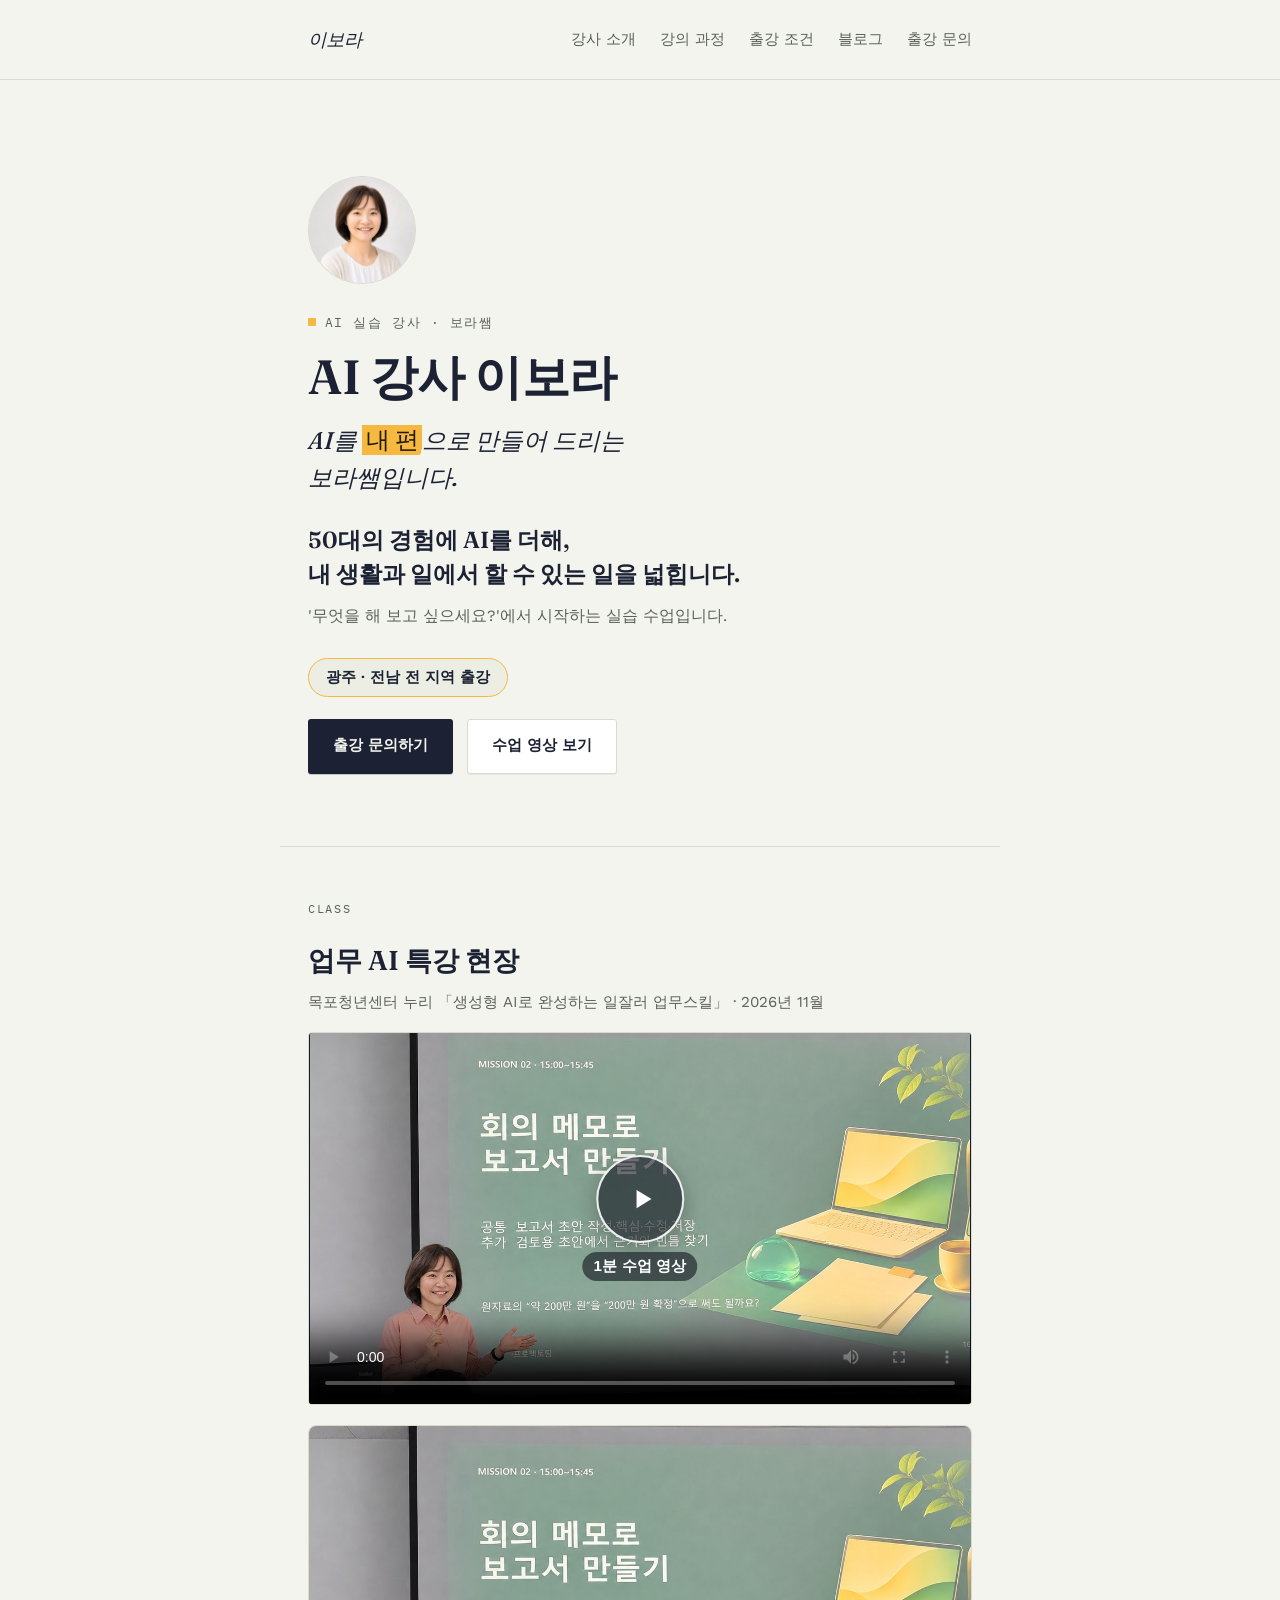
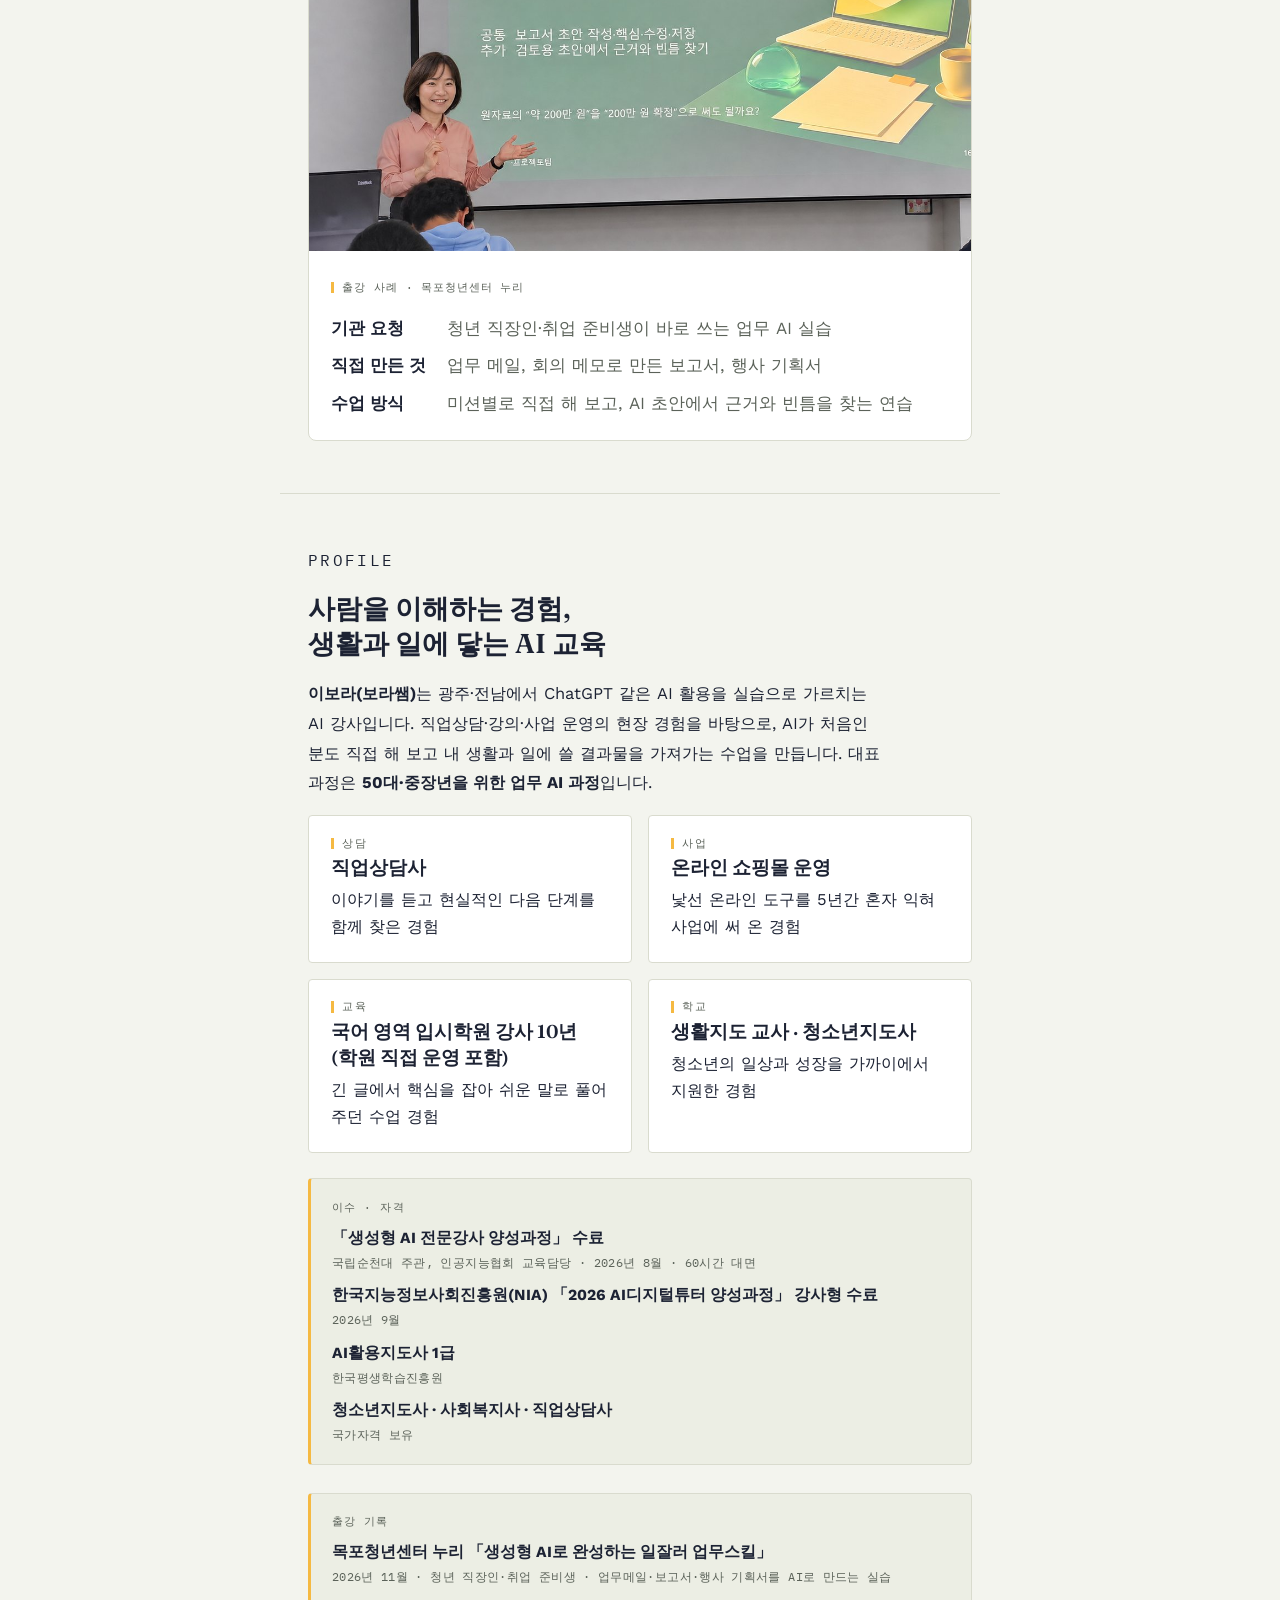
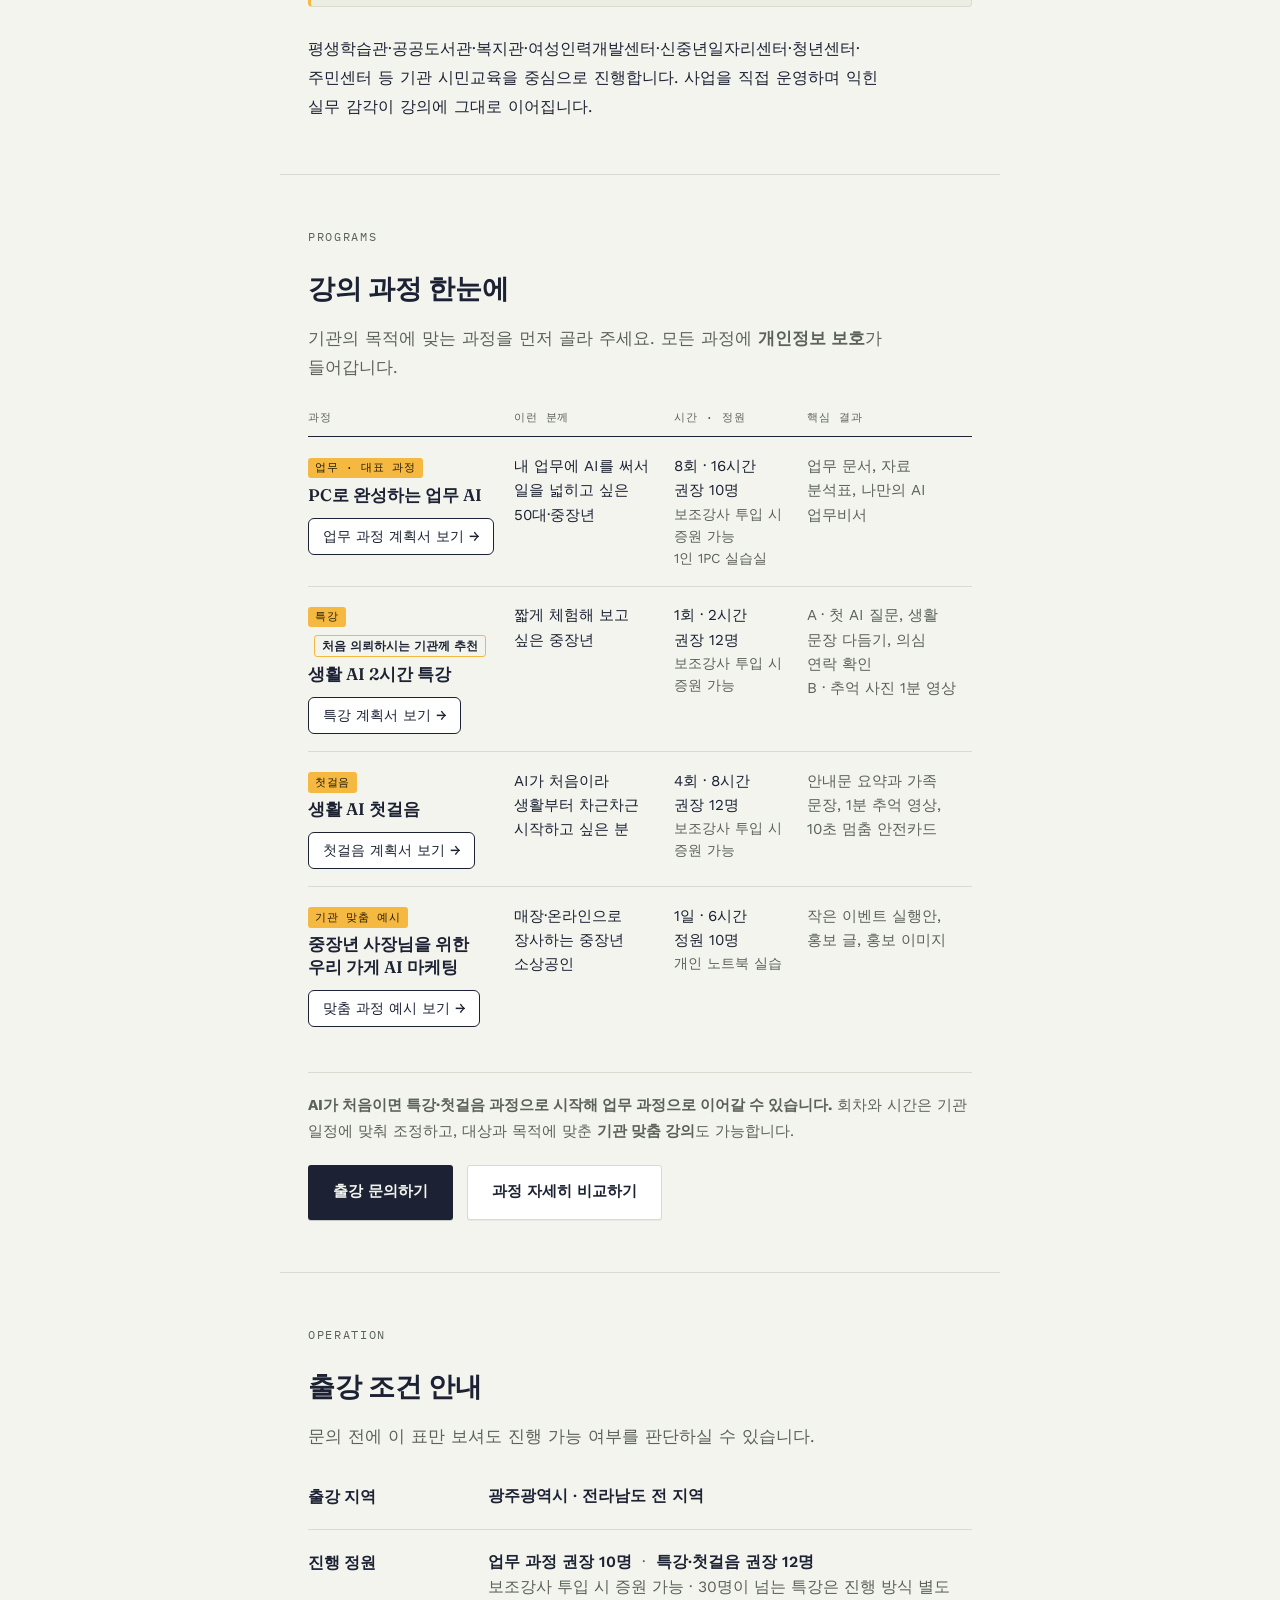
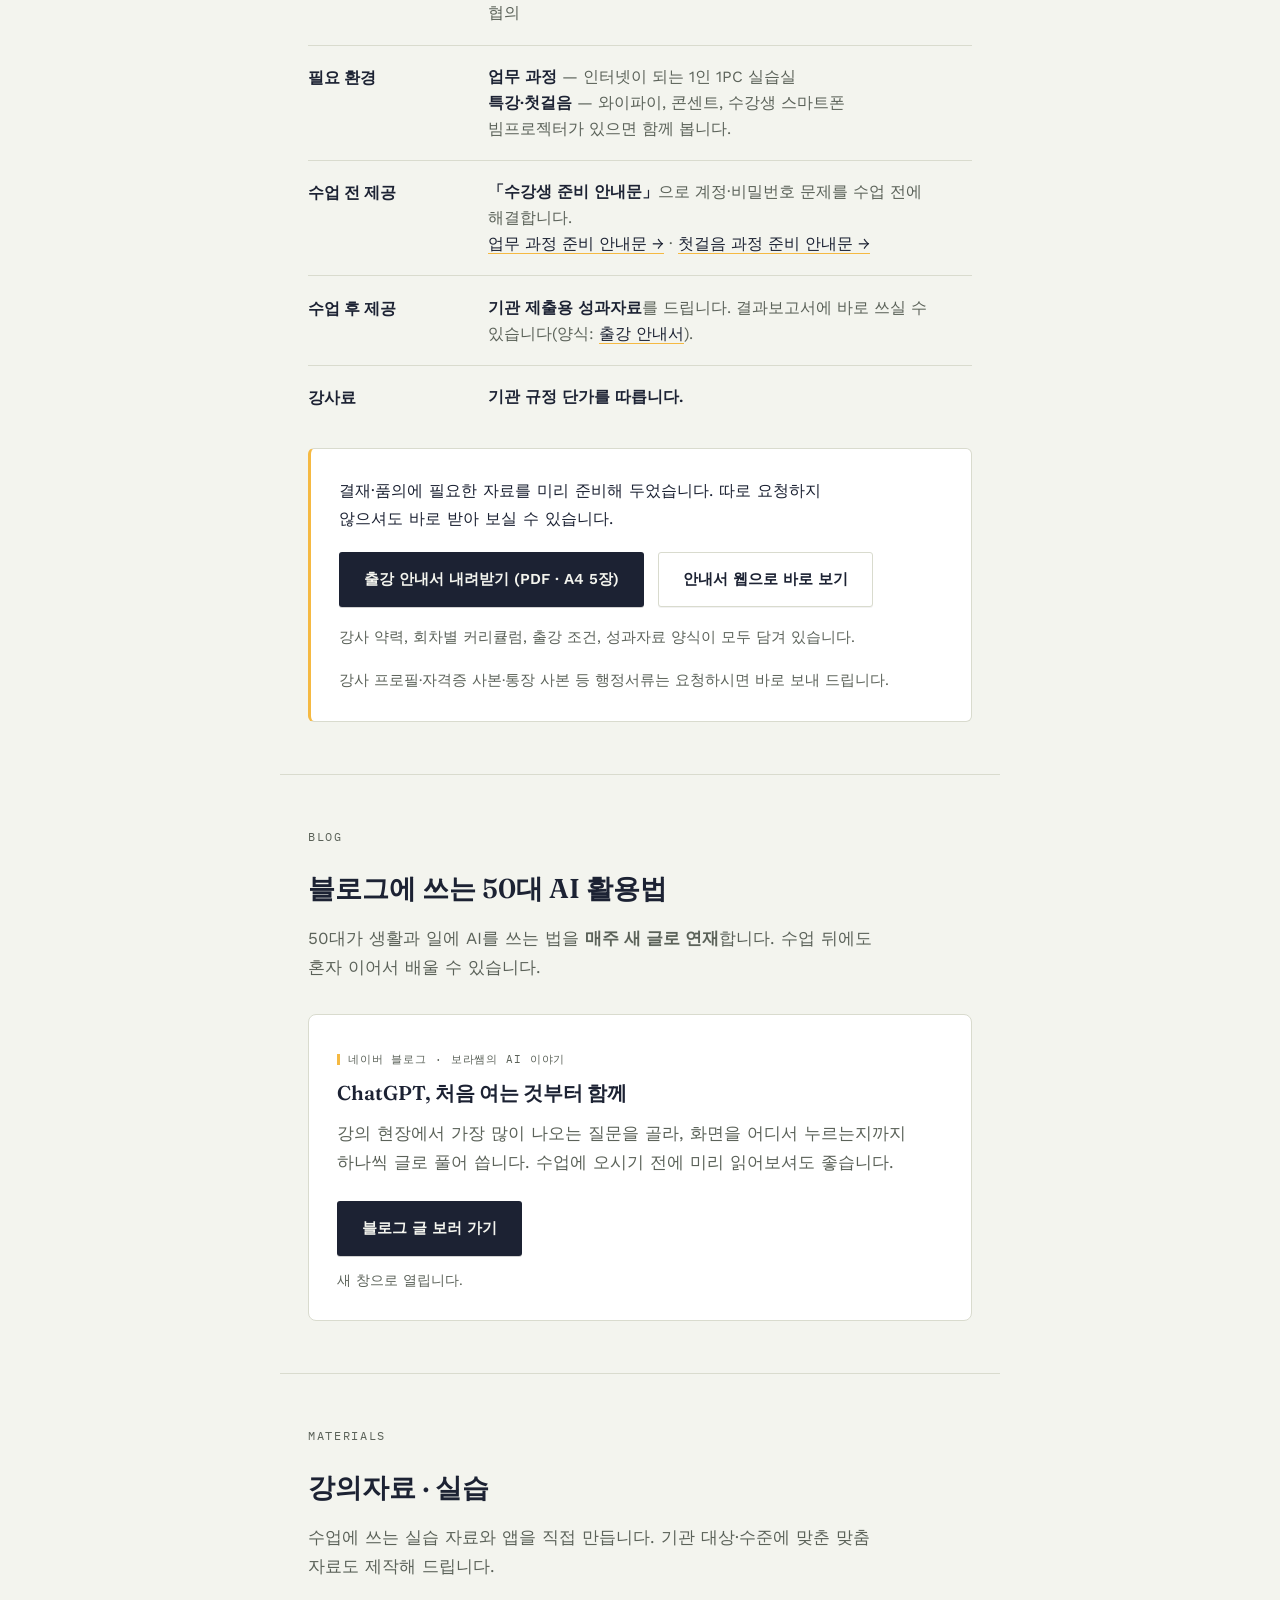
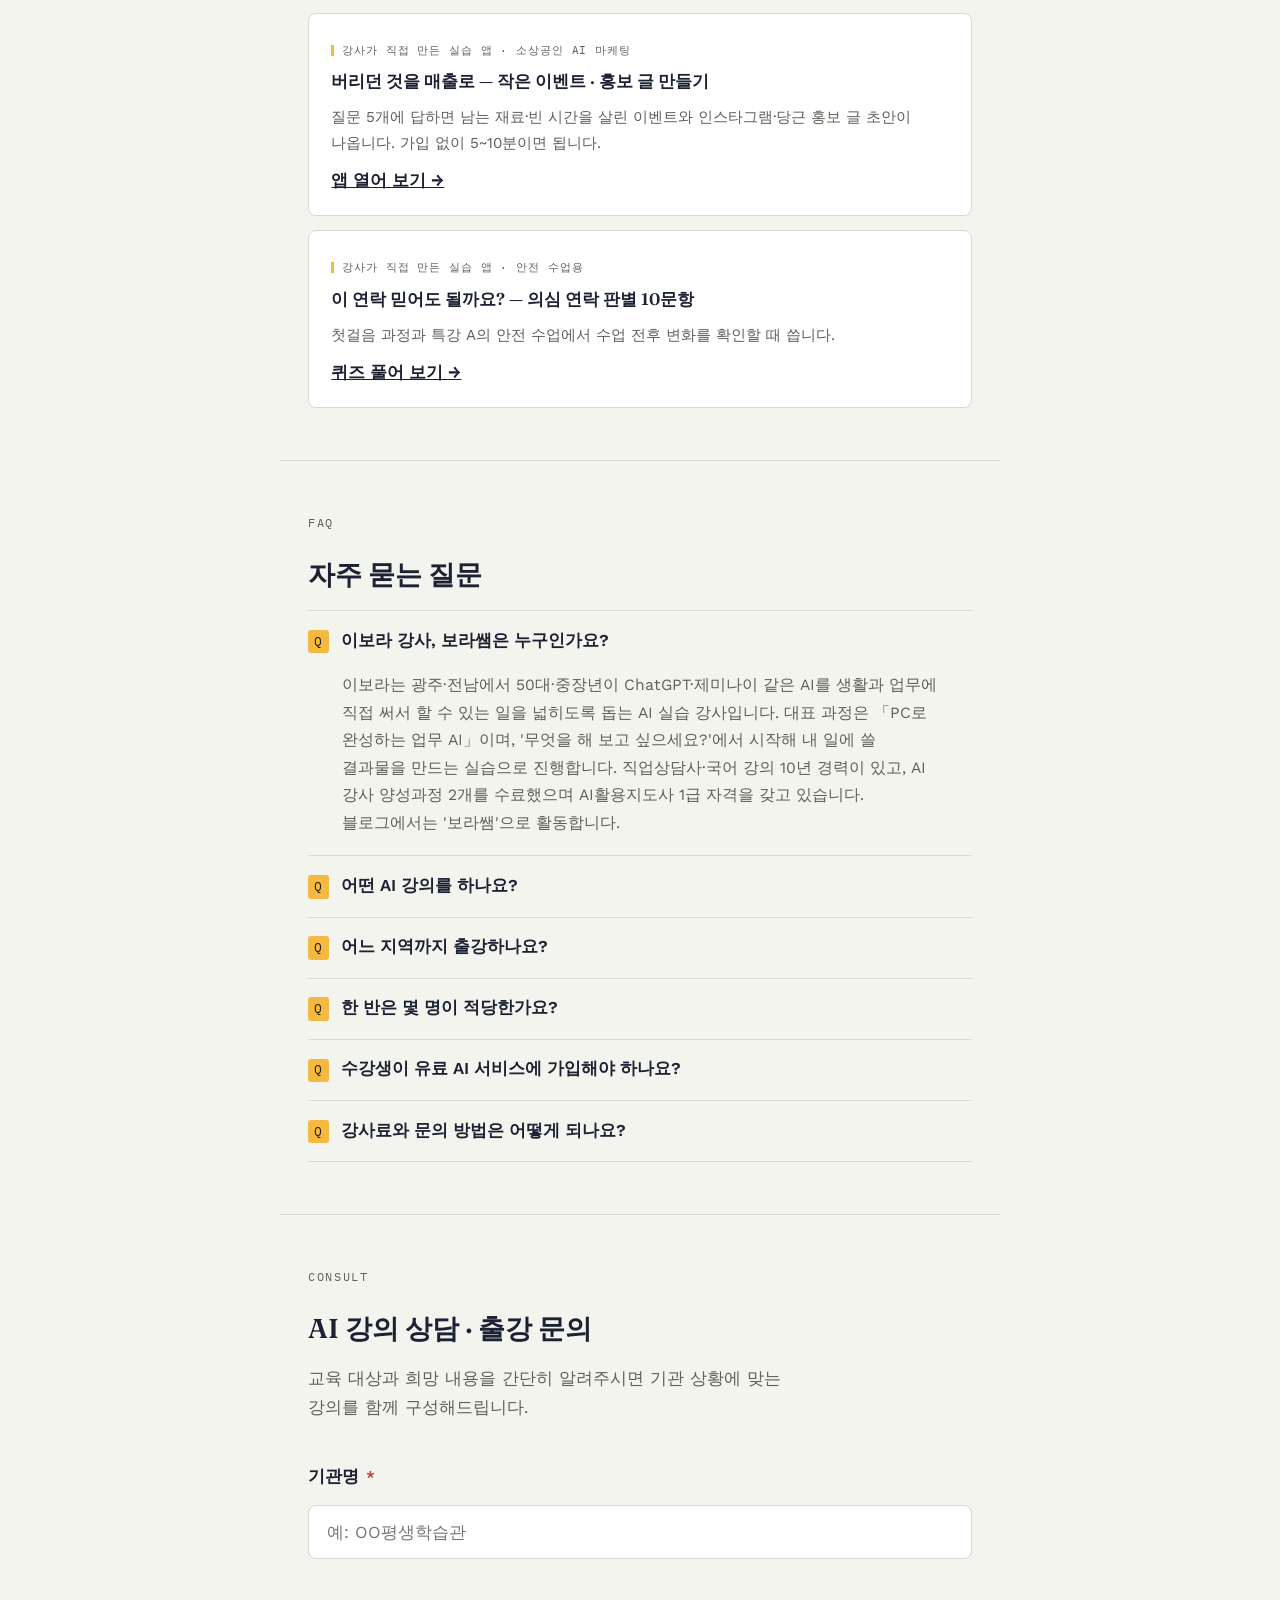
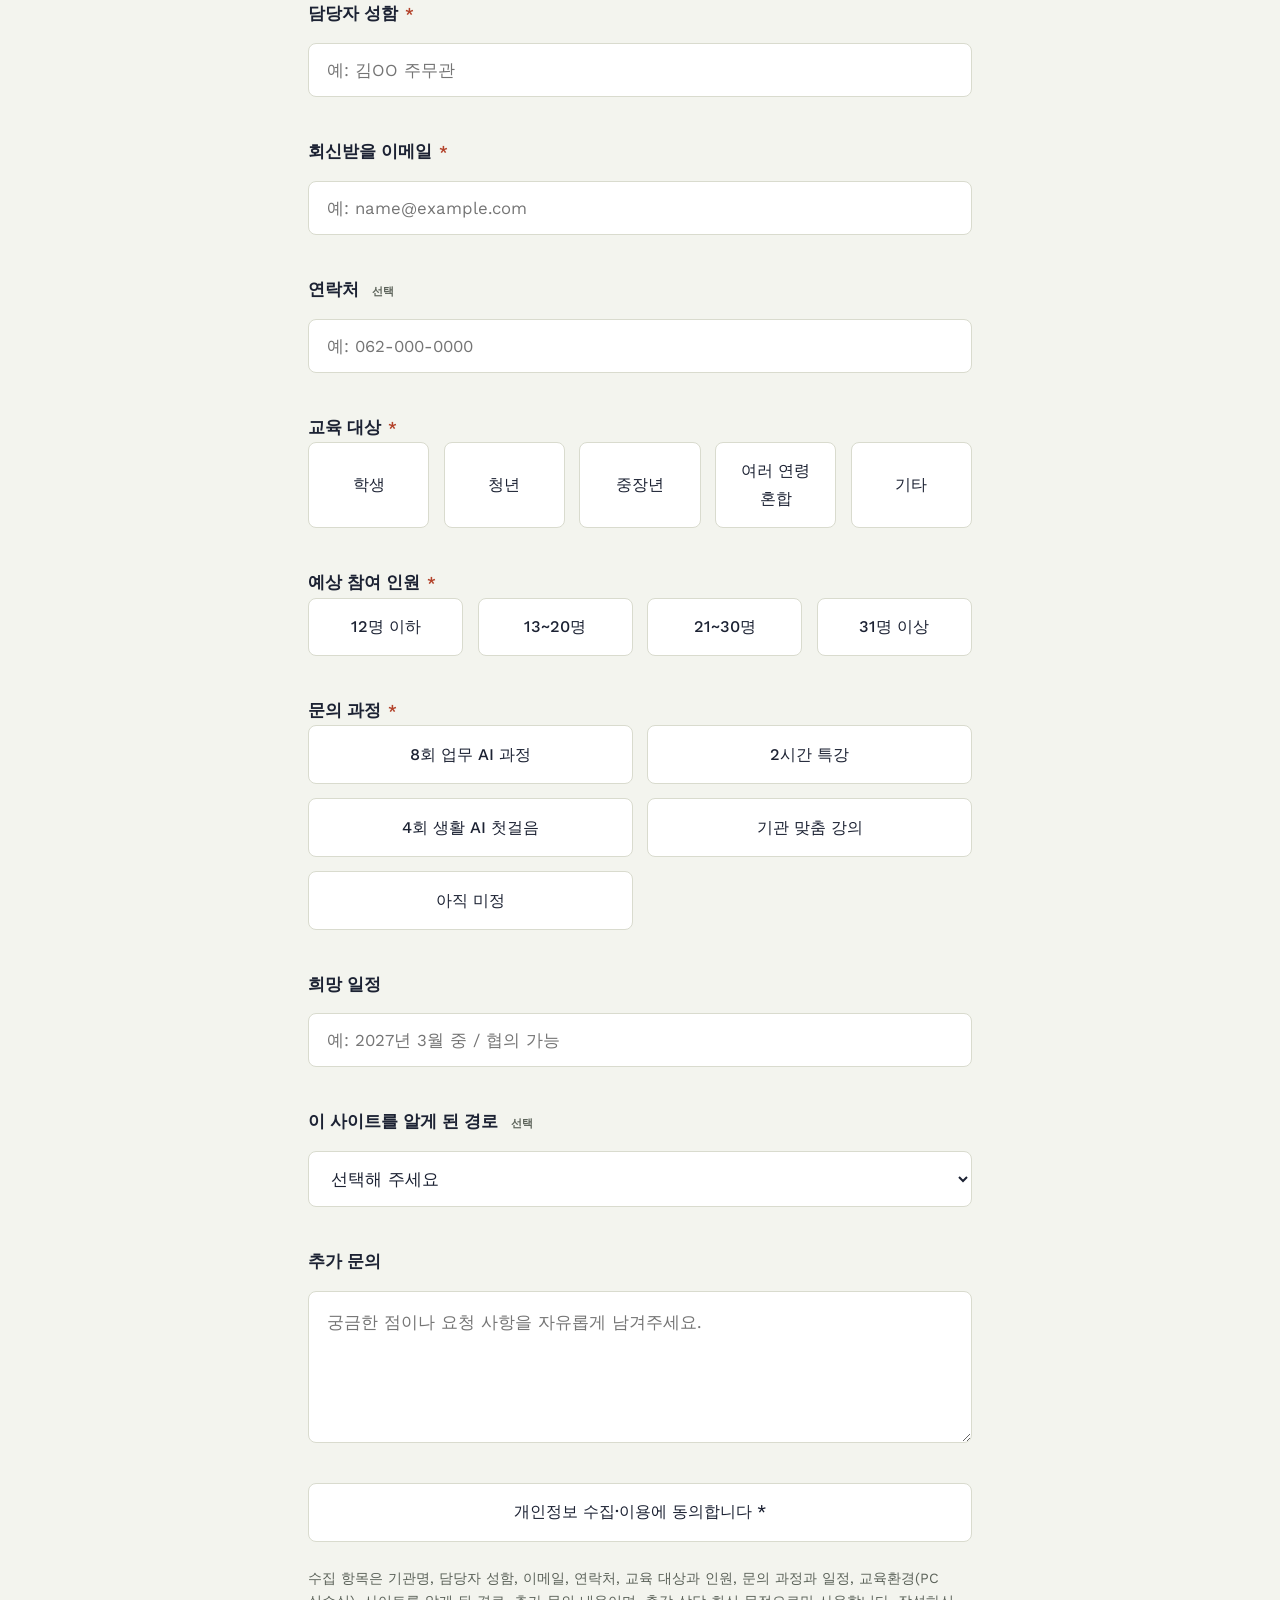
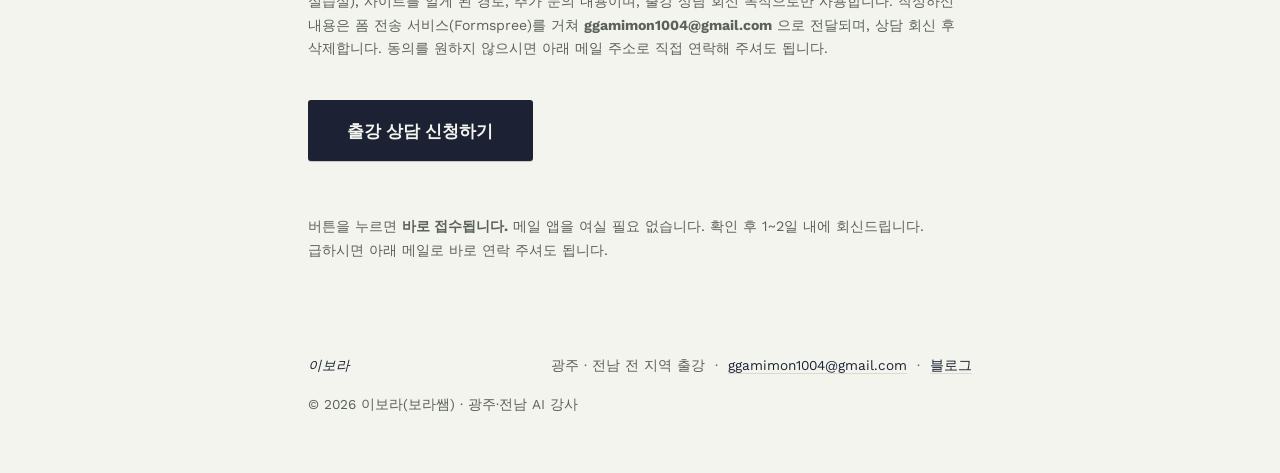
==== commit 1307dd0b: "실습 자료에 소상공인 마케팅 앱 추가" ====
--- a/index.html
+++ b/index.html
@@ -1478,6 +1478,12 @@
   <h2>강의자료 · 실습</h2>
   <p class="materials-desc">수업에 쓰는 실습 자료와 앱을 직접 만듭니다. 기관 대상·수준에 맞춘 맞춤 자료도 제작해 드립니다.</p>
   <div class="material-card material-card-compact">
+    <span class="made-tag">강사가 직접 만든 실습 앱 · 소상공인 AI 마케팅</span>
+    <h3 class="material-card-title">버리던 것을 매출로 — 작은 이벤트 · 홍보 글 만들기</h3>
+    <p class="material-card-desc">질문 5개에 답하면 남는 재료·빈 시간을 살린 이벤트와 인스타그램·당근 홍보 글 초안이 나옵니다. 가입 없이 5~10분이면 됩니다.</p>
+    <a class="text-link" href="https://aibora-event.vercel.app" target="_blank" rel="noopener noreferrer">앱 열어 보기 →</a>
+  </div>
+  <div class="material-card material-card-compact" style="margin-top:0.9rem">
     <span class="made-tag">강사가 직접 만든 실습 앱 · 안전 수업용</span>
     <h3 class="material-card-title">이 연락 믿어도 될까요? — 의심 연락 판별 10문항</h3>
     <p class="material-card-desc">첫걸음 과정과 특강 A의 안전 수업에서 수업 전후 변화를 확인할 때 씁니다.</p>
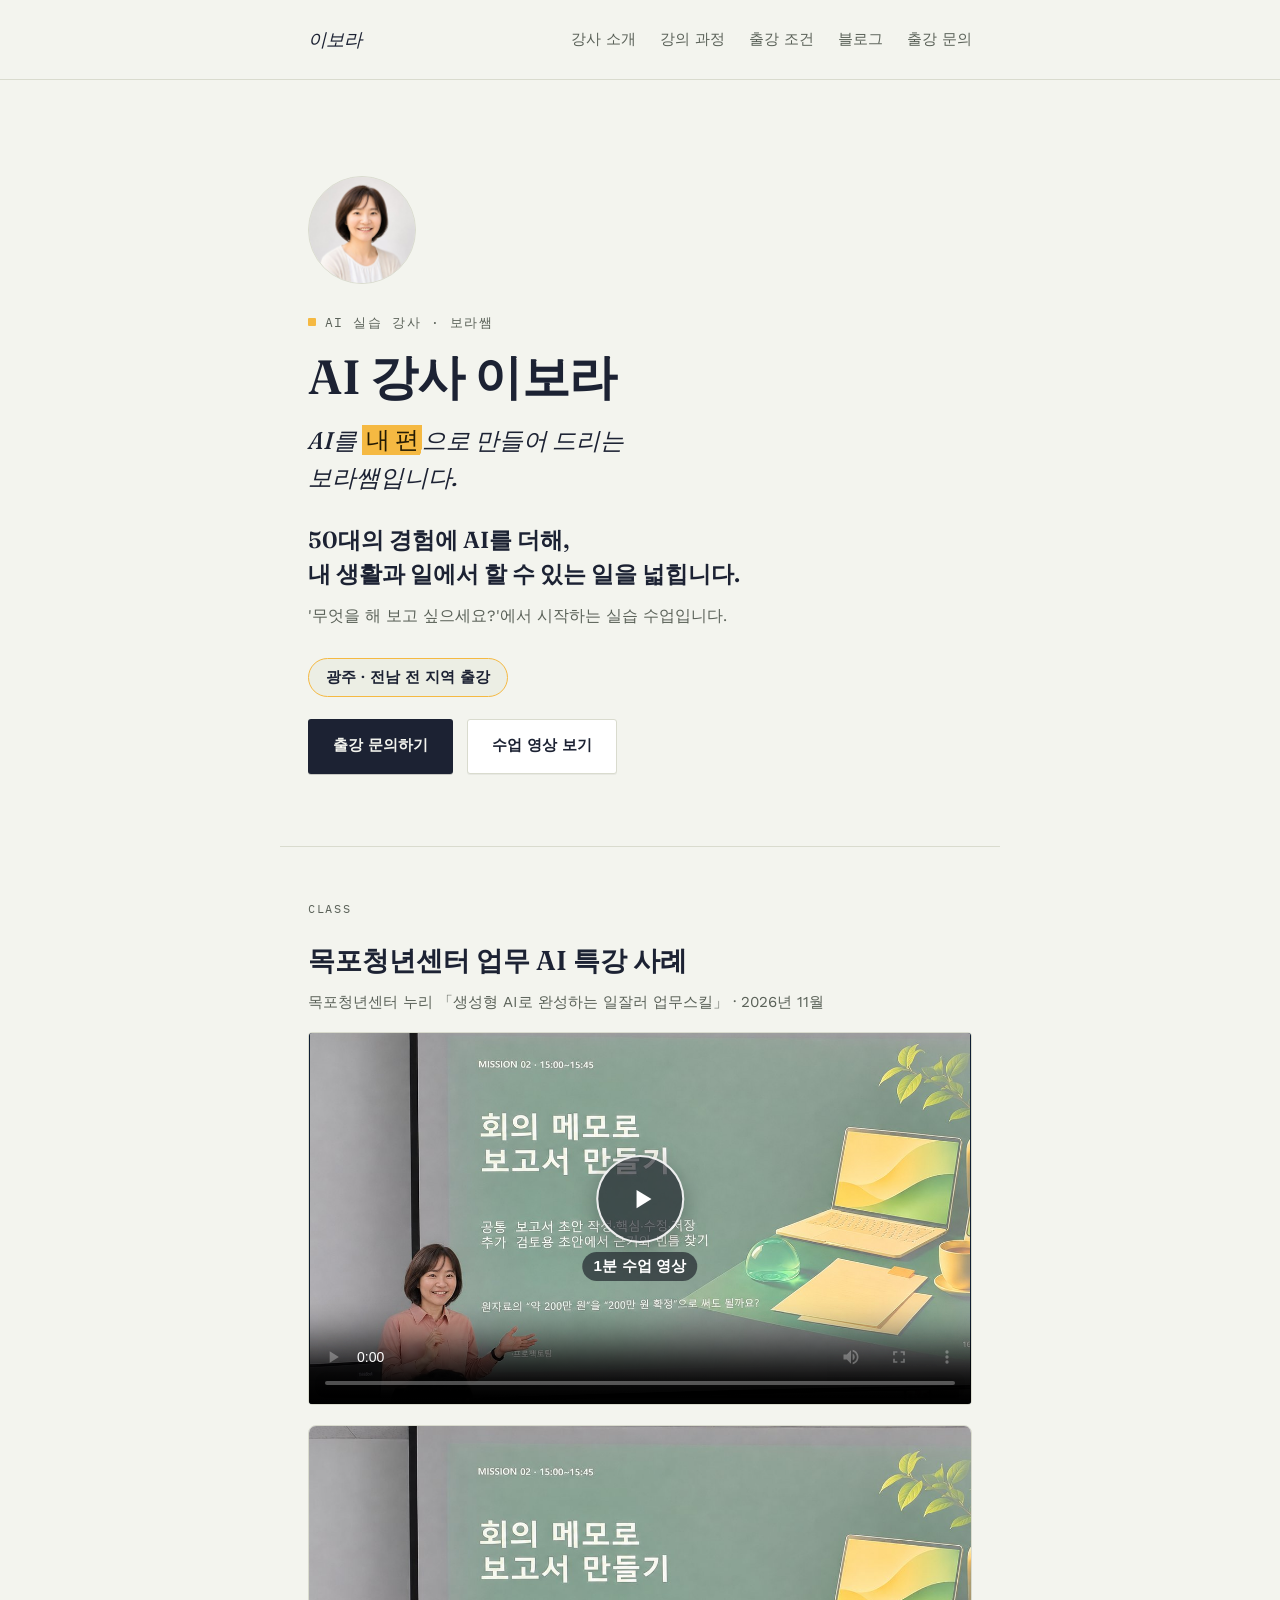
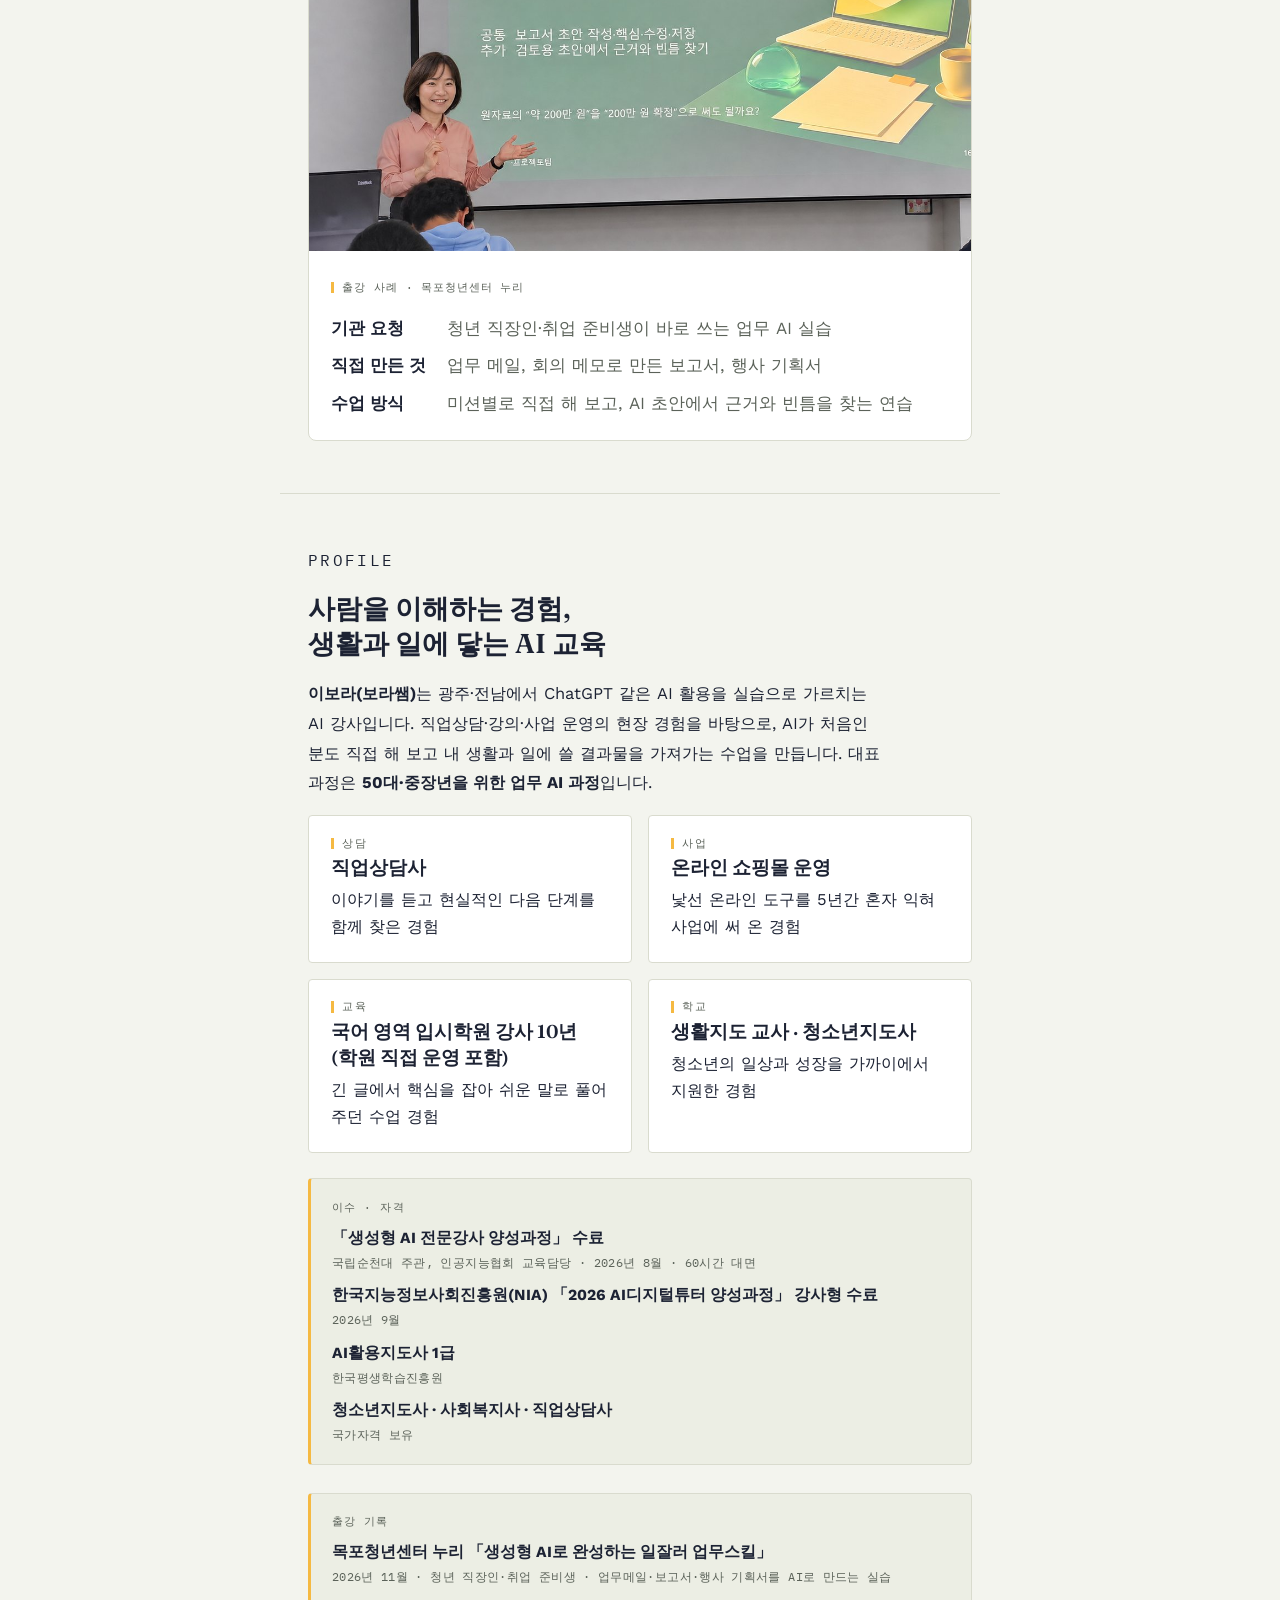
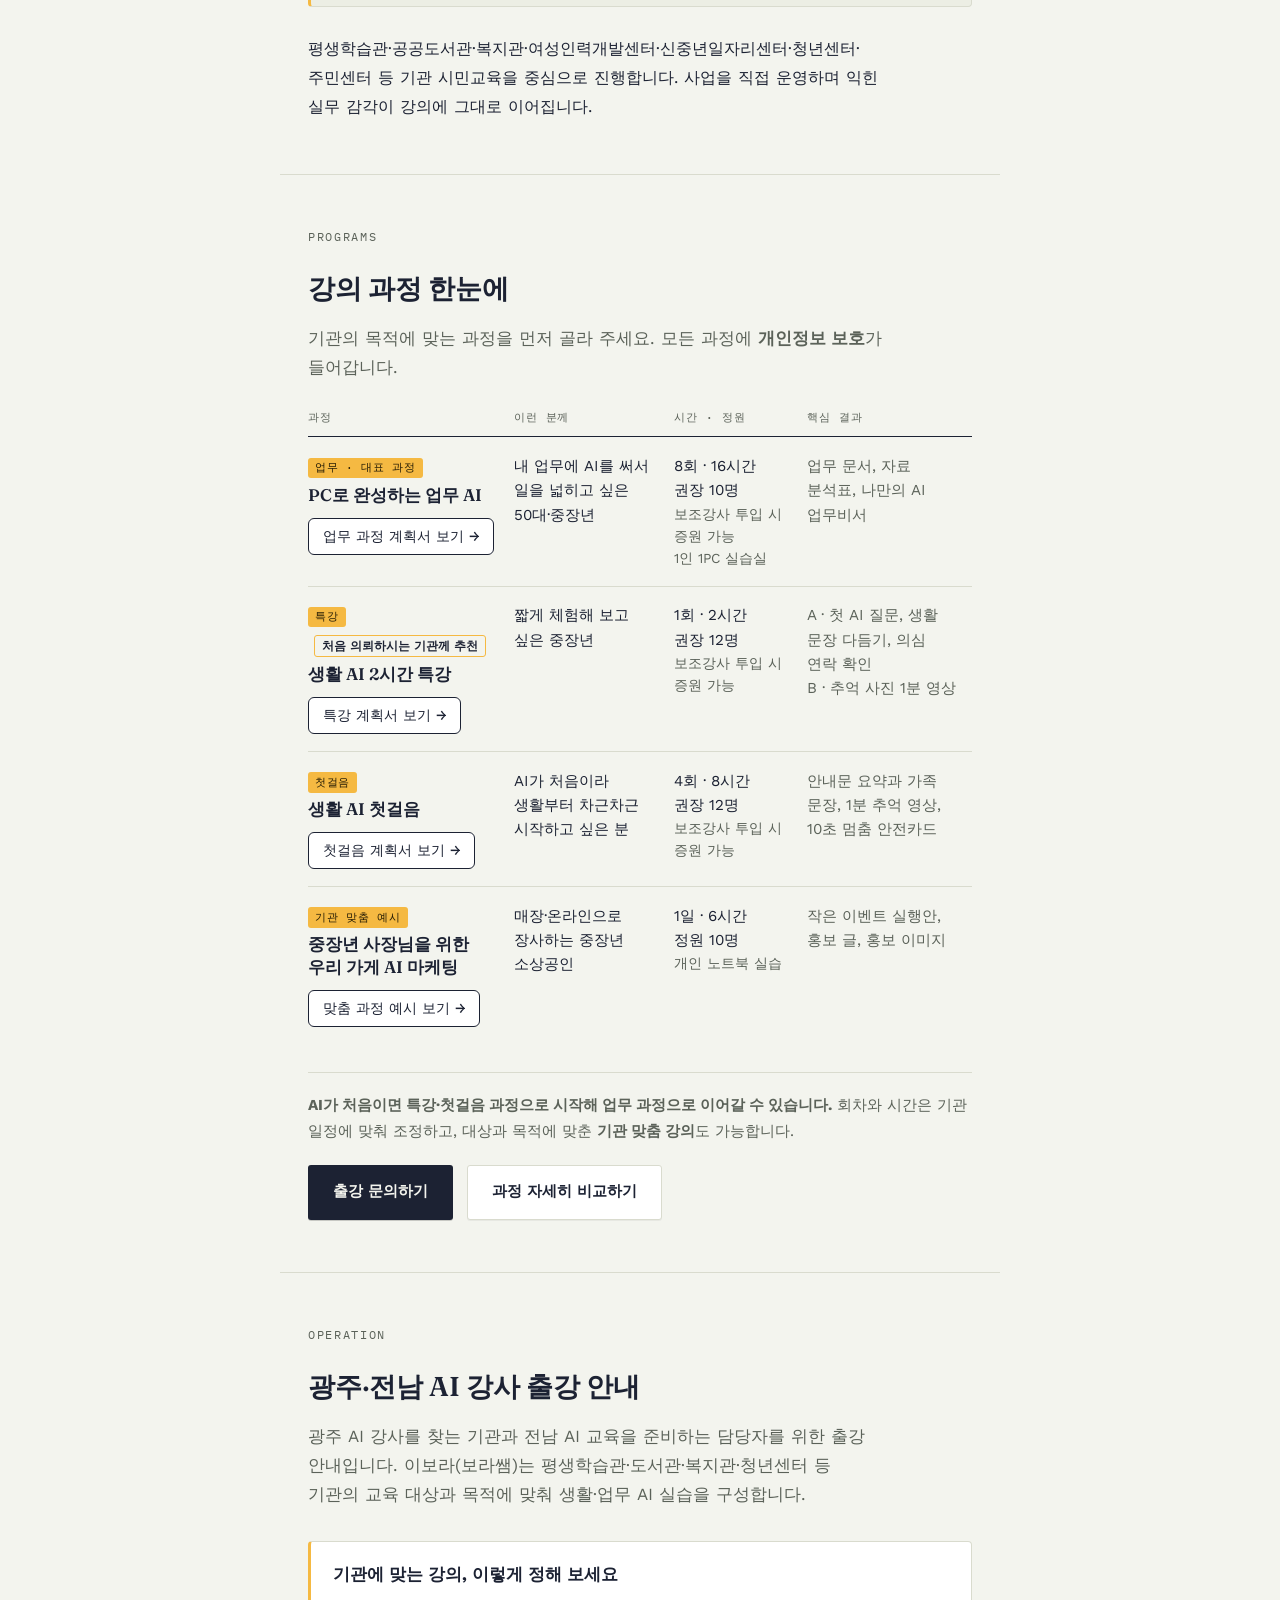
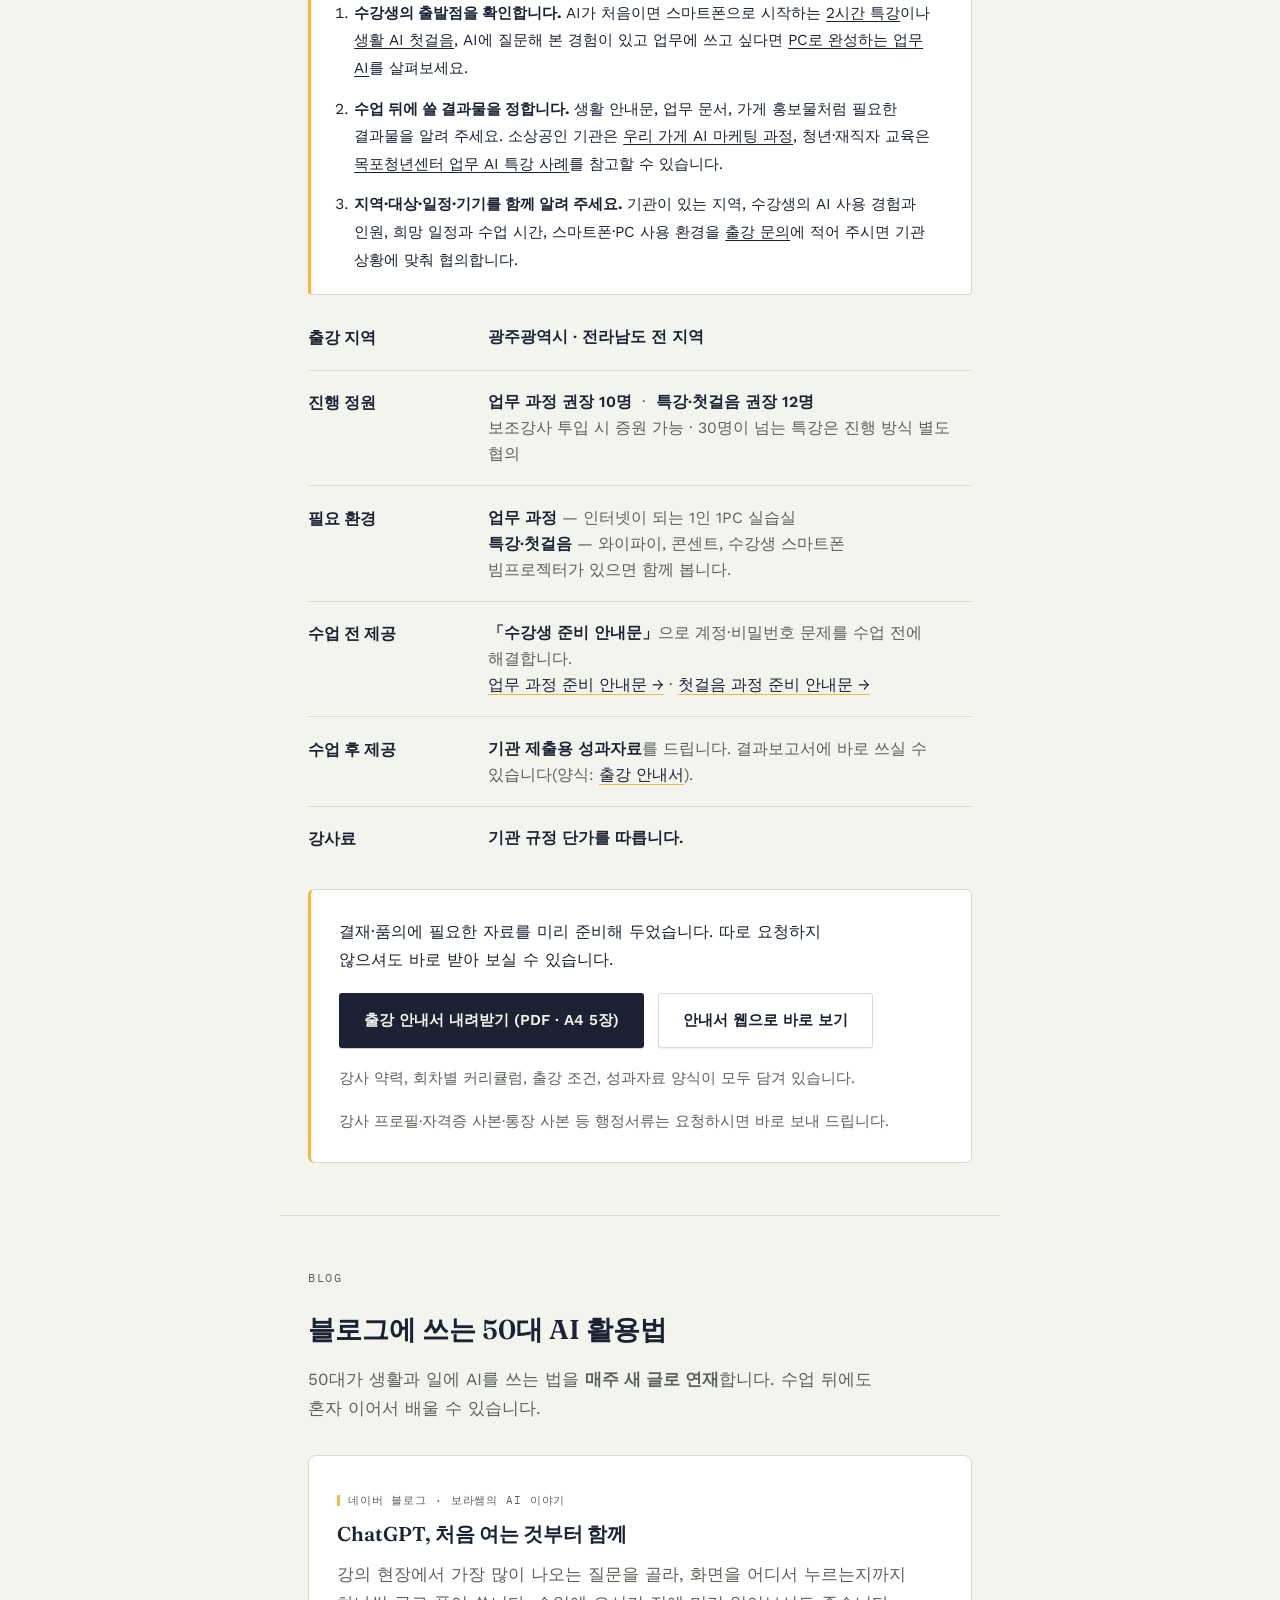
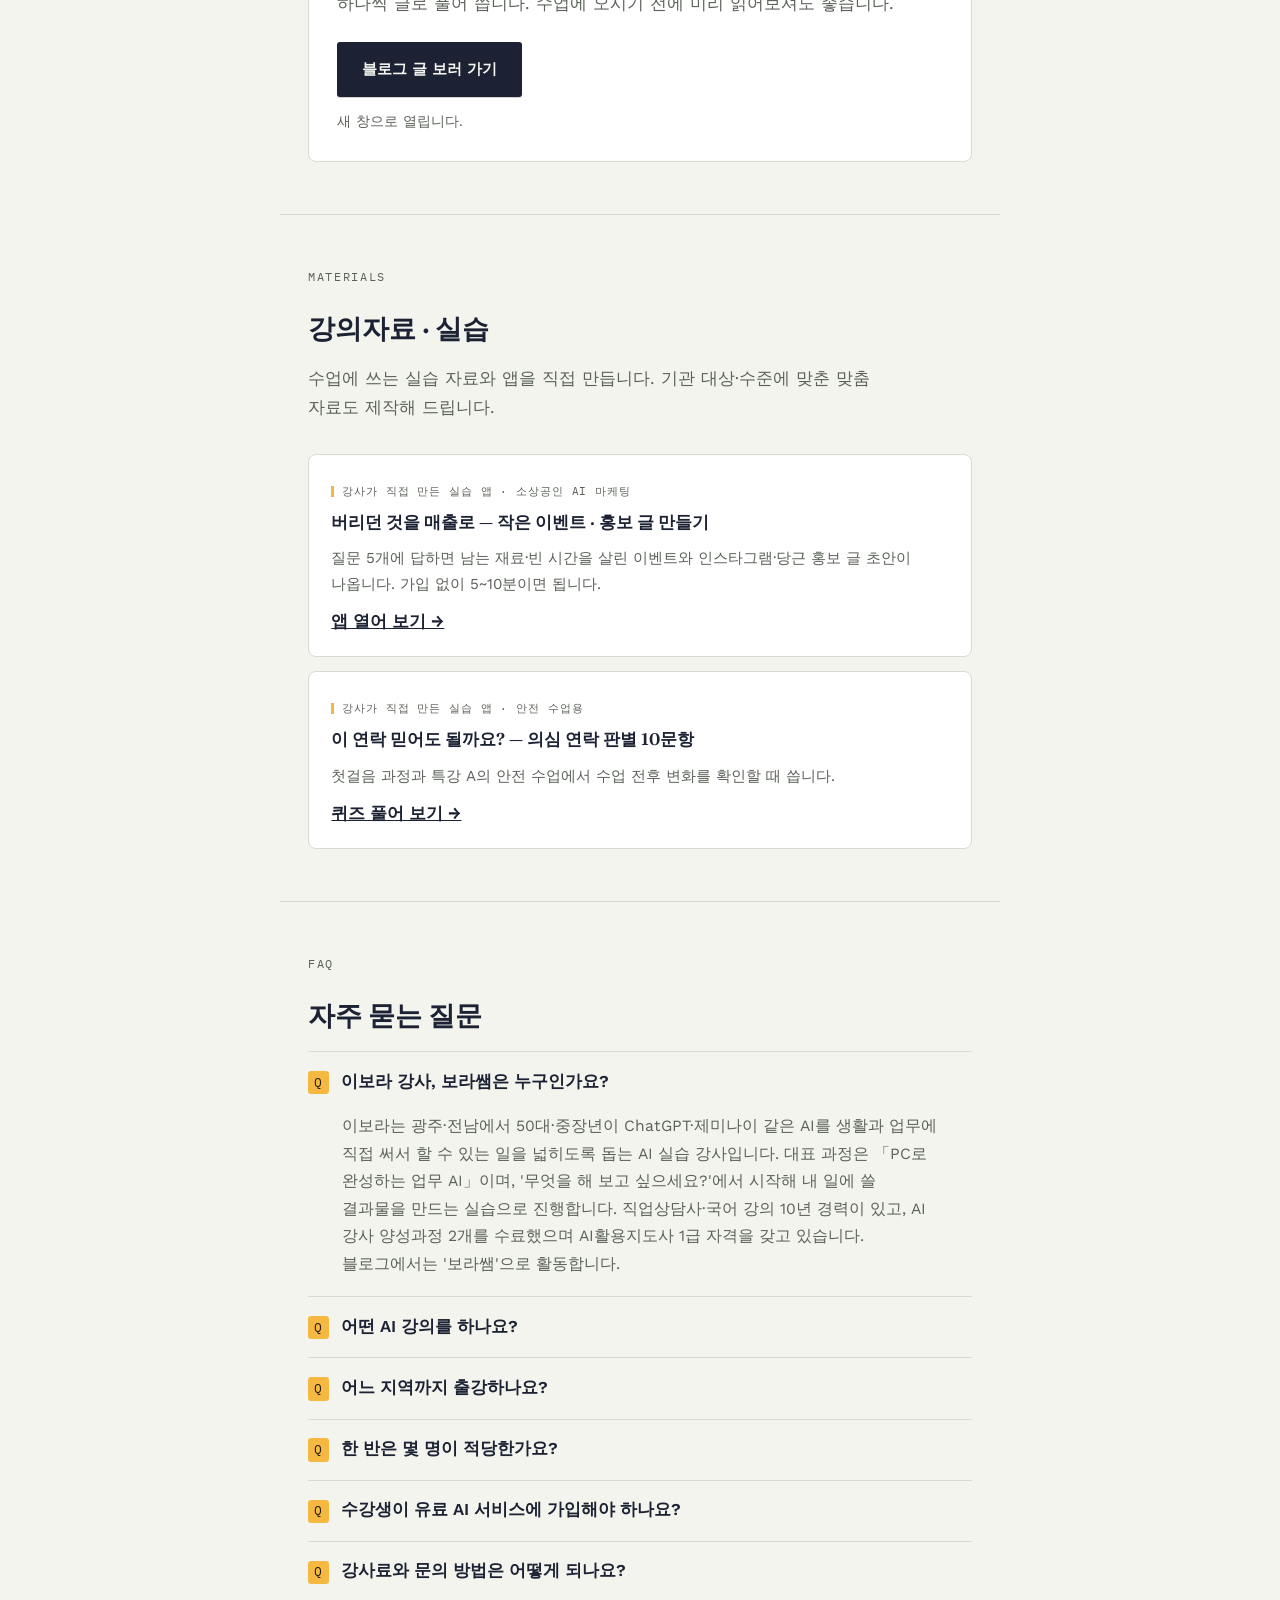
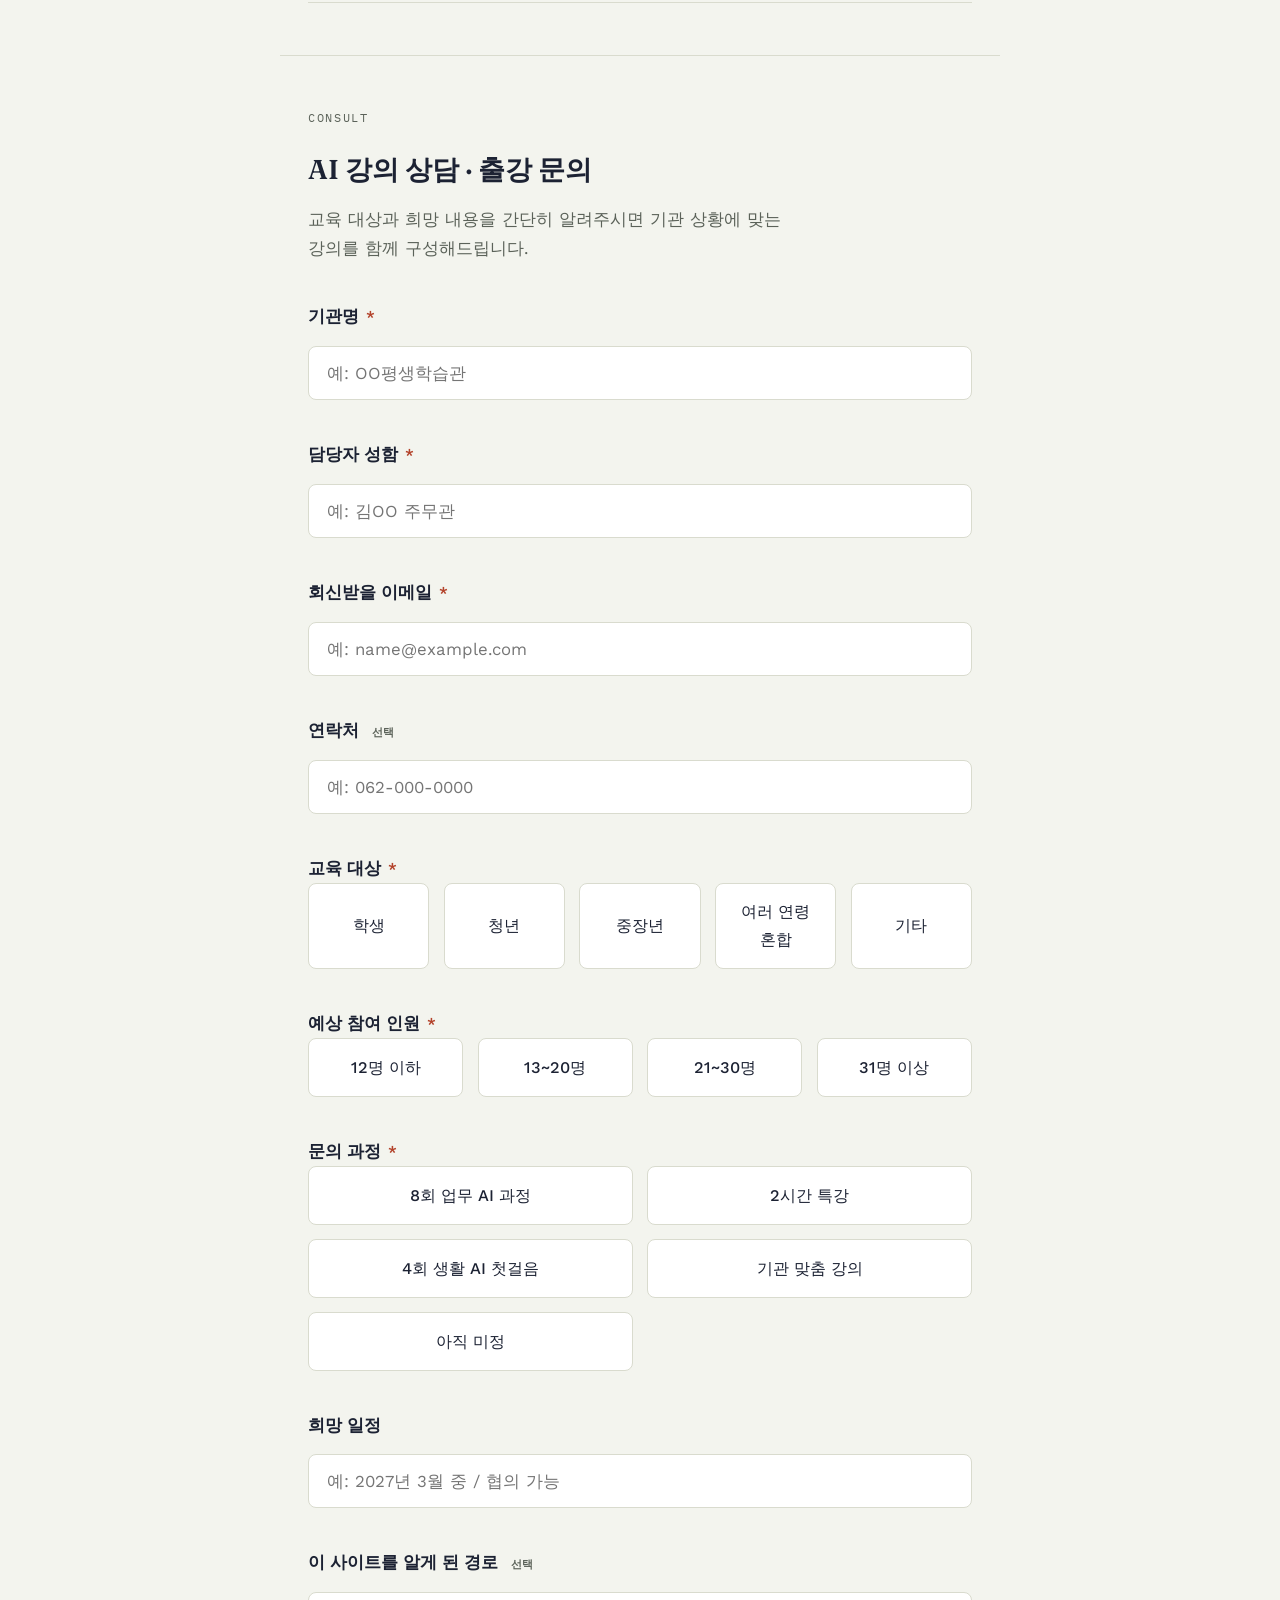
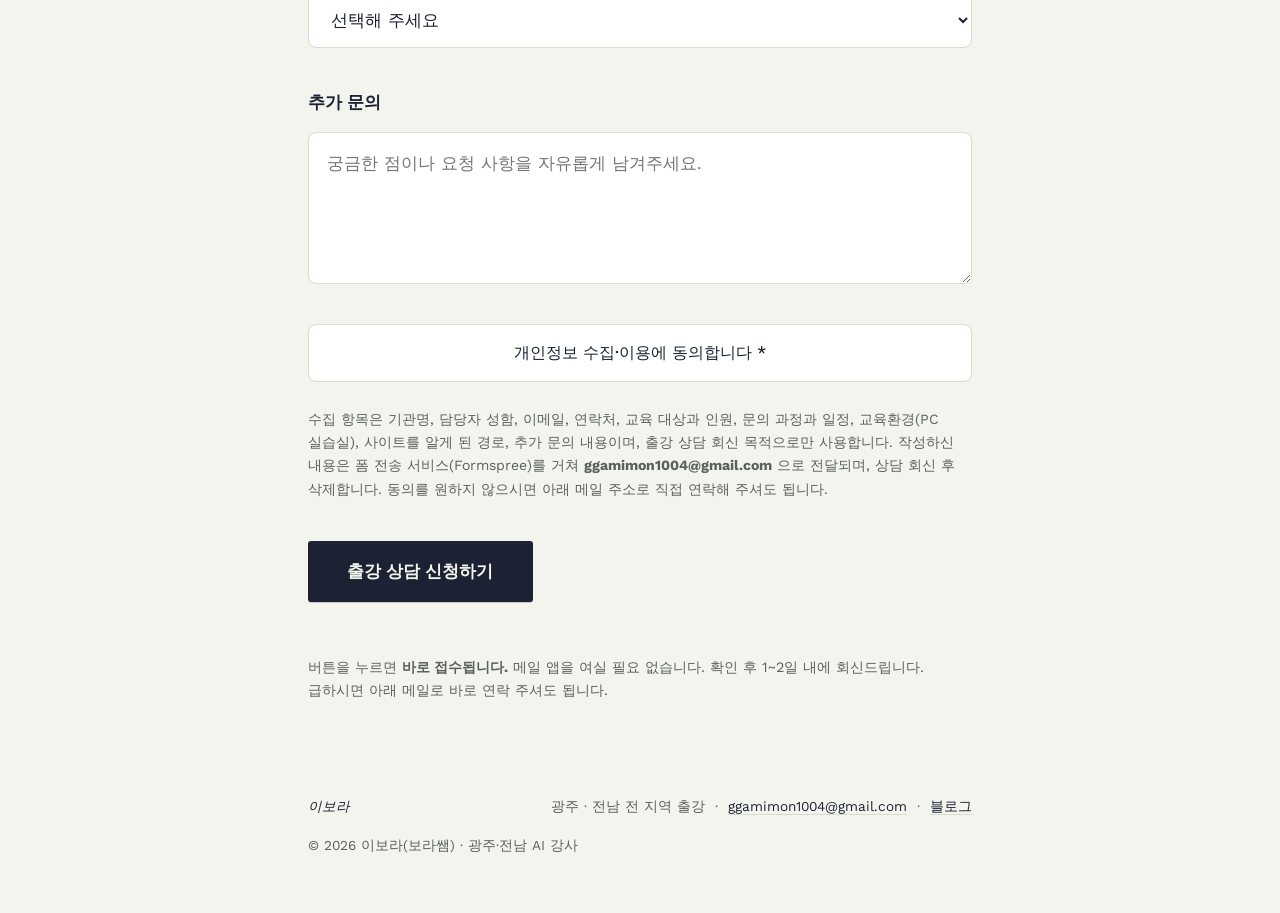
==== commit 5f444eba: "Clarify regional AI lecture booking and align structured data" ====
--- a/index.html
+++ b/index.html
@@ -50,7 +50,12 @@
   },
   {
    "@type": "ProfilePage",
-   "primaryImageOfPage": {"@type": "ImageObject", "url": "https://www.aibora.kr/images/profile-lecture.jpg", "width": 800, "height": 800},
+   "primaryImageOfPage": {
+    "@type": "ImageObject",
+    "url": "https://www.aibora.kr/images/profile-lecture.jpg",
+    "width": 800,
+    "height": 800
+   },
    "@id": "https://www.aibora.kr/#webpage",
    "url": "https://www.aibora.kr/",
    "name": "광주·전남 AI 강사 이보라(보라쌤) | 50대·중장년 생활·업무 AI 교육",
@@ -62,7 +67,7 @@
    "mainEntity": {
     "@id": "https://www.aibora.kr/#person"
    },
-   "dateModified": "2026-11-15"
+   "dateModified": "2026-11-18"
   },
   {
    "@type": "Person",
@@ -77,8 +82,20 @@
    "description": "광주·전남 50대·중장년이 ChatGPT·제미나이 같은 생성형 AI를 생활과 업무에 활용해 할 수 있는 일을 넓히도록 돕는 AI 실습 강사. 업무 메일·보고서·기획서를 AI로 직접 만드는 실습 수업을 하며, 직업상담사 경력이 있습니다. 네이버 블로그 「보라쌤의 AI 이야기」 운영.",
    "url": "https://www.aibora.kr/",
    "image": [
-    {"@type": "ImageObject", "url": "https://www.aibora.kr/images/profile-lecture.jpg", "width": 800, "height": 800, "caption": "AI 실습 강사 이보라(보라쌤) 강의 모습"},
-    {"@type": "ImageObject", "url": "https://www.aibora.kr/images/profile.jpg", "width": 432, "height": 432, "caption": "AI 실습 강사 이보라(보라쌤) 프로필 사진"}
+    {
+     "@type": "ImageObject",
+     "url": "https://www.aibora.kr/images/profile-lecture.jpg",
+     "width": 800,
+     "height": 800,
+     "caption": "AI 실습 강사 이보라(보라쌤) 강의 모습"
+    },
+    {
+     "@type": "ImageObject",
+     "url": "https://www.aibora.kr/images/profile.jpg",
+     "width": 432,
+     "height": 432,
+     "caption": "AI 실습 강사 이보라(보라쌤) 프로필 사진"
+    }
    ],
    "email": "mailto:ggamimon1004@gmail.com",
    "sameAs": [
@@ -94,19 +111,8 @@
     "AI 리터러시",
     "50대 AI 교육",
     "중장년 교육",
-    "중장년 교육",
     "5060 세대 AI 교육",
     "직업상담"
-   ],
-   "areaServed": [
-    {
-     "@type": "AdministrativeArea",
-     "name": "광주광역시"
-    },
-    {
-     "@type": "AdministrativeArea",
-     "name": "전라남도"
-    }
    ],
    "hasOccupation": {
     "@type": "Occupation",
@@ -152,7 +158,12 @@
     },
     {
      "@type": "EducationalOccupationalCredential",
-     "name": "청소년지도사", "credentialCategory": "license" }, { "@type": "EducationalOccupationalCredential", "name": "사회복지사",
+     "name": "청소년지도사",
+     "credentialCategory": "license"
+    },
+    {
+     "@type": "EducationalOccupationalCredential",
+     "name": "사회복지사",
      "credentialCategory": "license"
     },
     {
@@ -189,16 +200,43 @@
    ]
   },
   {
+   "@type": "Service",
+   "@id": "https://www.aibora.kr/#ai-education",
+   "name": "광주·전남 생활·업무 AI 출강 교육",
+   "serviceType": "기관 대상 생성형 AI 실습 교육",
+   "description": "이보라(보라쌤)가 광주·전남 기관에서 진행하는 생활·업무 AI 실습 교육. 50대·중장년 대상 업무 AI, 생활 AI 특강·첫걸음과 기관 맞춤 강의를 운영합니다.",
+   "url": "https://www.aibora.kr/#operation",
+   "provider": {
+    "@id": "https://www.aibora.kr/#person"
+   },
+   "areaServed": [
+    {
+     "@type": "AdministrativeArea",
+     "name": "광주광역시"
+    },
+    {
+     "@type": "AdministrativeArea",
+     "name": "전라남도"
+    }
+   ],
+   "availableChannel": {
+    "@type": "ServiceChannel",
+    "serviceUrl": "https://www.aibora.kr/#consult"
+   }
+  },
+  {
    "@type": "VideoObject",
    "@id": "https://www.aibora.kr/#video",
    "name": "목포청년센터 누리 「생성형 AI로 완성하는 일잘러 업무스킬」 특강 하이라이트",
    "description": "AI 실습 강사 이보라(보라쌤)의 업무 AI 특강 현장 1분 영상. 업무 메일·보고서·행사 기획서를 생성형 AI로 직접 만드는 실습.",
    "thumbnailUrl": "https://www.aibora.kr/videos/mokpo-poster.jpg",
    "contentUrl": "https://www.aibora.kr/videos/mokpo-highlight.mp4",
-   "uploadDate": "2026-11-15",
+   "uploadDate": "2026-11-15T00:00:00+09:00",
    "duration": "PT59S",
    "inLanguage": "ko-KR",
-   "creator": {"@id": "https://www.aibora.kr/#person"}
+   "creator": {
+    "@id": "https://www.aibora.kr/#person"
+   }
   },
   {
    "@type": "FAQPage",
@@ -209,7 +247,7 @@
      "name": "이보라 강사, 보라쌤은 누구인가요?",
      "acceptedAnswer": {
       "@type": "Answer",
-      "text": "이보라는 광주·전남에서 50대·중장년이 ChatGPT·제미나이 같은 AI를 생활과 업무에 직접 써서 할 수 있는 일을 넓히도록 돕는 AI 실습 강사입니다. 대표 과정은 「PC로 완성하는 업무 AI」이며, '무엇을 해 보고 싶으세요?'에서 시작해 내 일에 쓸 결과물을 만드는 실습으로 진행합니다. 네이버 블로그 「보라쌤의 AI 이야기」에서는 '보라쌤'(보라샘)이라는 이름으로 활동합니다. 국어 영역 입시학원 강사 10년(학원 직접 운영 포함), 학교 생활지도 교사, 직업상담사 경력이 있고, 「생성형 AI 전문강사 양성과정」(국립순천대 주관, 인공지능협회 교육담당)과 한국지능정보사회진흥원(NIA) 「2026 AI디지털튜터 양성과정」을 수료했으며 AI활용지도사 1급 자격과 청소년지도사·사회복지사·직업상담사 국가자격을 갖고 있습니다."
+      "text": "이보라는 광주·전남에서 50대·중장년이 ChatGPT·제미나이 같은 AI를 생활과 업무에 직접 써서 할 수 있는 일을 넓히도록 돕는 AI 실습 강사입니다. 대표 과정은 「PC로 완성하는 업무 AI」이며, '무엇을 해 보고 싶으세요?'에서 시작해 내 일에 쓸 결과물을 만드는 실습으로 진행합니다. 직업상담사·국어 강의 10년 경력이 있고, AI 강사 양성과정 2개를 수료했으며 AI활용지도사 1급 자격을 갖고 있습니다. 블로그에서는 '보라쌤'으로 활동합니다."
      }
     },
     {
@@ -217,7 +255,7 @@
      "name": "어떤 AI 강의를 하나요?",
      "acceptedAnswer": {
       "@type": "Answer",
-      "text": "대표 과정은 50대·중장년이 업무 문서·자료 분석·나만의 AI 업무비서를 만드는 「PC로 완성하는 업무 AI」 8회 16시간 과정입니다. AI가 처음인 분을 위한 2시간 특강(생활 AI 3가지 또는 추억 사진 1분 영상)과 「생활 AI 첫걸음」 4회 8시간 과정도 운영합니다. 이 밖에 기관 목적에 맞춘 맞춤 강의도 운영합니다. 중장년 소상공인을 위한 「우리 가게 AI 마케팅」 1일 6시간 과정, 청년·재직자가 자기 업무 문서를 AI로 직접 만드는 업무 AI 실습(2026년 11월 목포청년센터 3시간 특강 진행)이 그 예입니다. 맞춤 강의는 수강생 나이보다 하고 싶은 일과 AI 사용 경험에 맞춰 구성합니다. 모든 과정에 개인정보 보호가 들어갑니다."
+      "text": "대표 과정은 50대·중장년이 업무 문서·자료 분석·나만의 AI 업무비서를 만드는 「PC로 완성하는 업무 AI」 8회 16시간 과정입니다. AI가 처음인 분을 위한 2시간 특강(생활 AI 3가지 또는 추억 사진 1분 영상)과 「생활 AI 첫걸음」 4회 8시간 과정도 운영합니다. 기관 목적에 맞춘 맞춤 강의(소상공인 AI 마케팅, 목포청년센터 업무 AI 특강 등)도 진행합니다."
      }
     },
     {
@@ -612,6 +650,20 @@
     max-width: 60ch;
   }
 
+  .booking-guide {
+    padding: 1.25rem 1.4rem;
+    margin: 0 0 1.8rem;
+    background: var(--surface);
+    border: 1px solid var(--line);
+    border-left: 3px solid var(--accent);
+    border-radius: 4px;
+  }
+  .booking-guide h3 { margin: 0 0 0.8rem; font-size: 1.05rem; line-height: 1.5; }
+  .booking-guide ol { margin: 0; padding-left: 1.3rem; }
+  .booking-guide li { margin: 0 0 0.8rem; font-size: 0.96rem; line-height: 1.8; }
+  .booking-guide li:last-child { margin-bottom: 0; }
+  .booking-guide a { text-underline-offset: 0.2em; }
+
   /* --- consult section --- */
 
   .consult-desc {
@@ -1296,7 +1348,7 @@
 
 <section id="video">
   <p class="section-label">Class</p>
-  <h2>업무 AI 특강 현장</h2>
+  <h2>목포청년센터 업무 AI 특강 사례</h2>
   <p class="video-caption">목포청년센터 누리 「생성형 AI로 완성하는 일잘러 업무스킬」 · 2026년 11월</p>
   <div class="video-embed" id="video-embed">
     <video controls preload="metadata" playsinline poster="videos/mokpo-poster.jpg?v=2" aria-label="목포청년센터 업무 AI 특강 1분 하이라이트 영상 (화면 자막 포함)">
@@ -1416,8 +1468,16 @@
 
 <section id="operation">
   <p class="section-label">Operation</p>
-  <h2>출강 조건 안내</h2>
-  <p class="ops-desc">문의 전에 이 표만 보셔도 진행 가능 여부를 판단하실 수 있습니다.</p>
+  <h2>광주·전남 AI 강사 출강 안내</h2>
+  <p class="ops-desc">광주 AI 강사를 찾는 기관과 전남 AI 교육을 준비하는 담당자를 위한 출강 안내입니다. 이보라(보라쌤)는 평생학습관·도서관·복지관·청년센터 등 기관의 교육 대상과 목적에 맞춰 생활·업무 AI 실습을 구성합니다.</p>
+  <div class="booking-guide">
+    <h3>기관에 맞는 강의, 이렇게 정해 보세요</h3>
+    <ol>
+      <li><strong>수강생의 출발점을 확인합니다.</strong> AI가 처음이면 스마트폰으로 시작하는 <a href="special.html">2시간 특강</a>이나 <a href="syllabus.html">생활 AI 첫걸음</a>, AI에 질문해 본 경험이 있고 업무에 쓰고 싶다면 <a href="syllabus-mid.html">PC로 완성하는 업무 AI</a>를 살펴보세요.</li>
+      <li><strong>수업 뒤에 쓸 결과물을 정합니다.</strong> 생활 안내문, 업무 문서, 가게 홍보물처럼 필요한 결과물을 알려 주세요. 소상공인 기관은 <a href="smallbiz.html">우리 가게 AI 마케팅 과정</a>, 청년·재직자 교육은 <a href="#video">목포청년센터 업무 AI 특강 사례</a>를 참고할 수 있습니다.</li>
+      <li><strong>지역·대상·일정·기기를 함께 알려 주세요.</strong> 기관이 있는 지역, 수강생의 AI 사용 경험과 인원, 희망 일정과 수업 시간, 스마트폰·PC 사용 환경을 <a href="#consult">출강 문의</a>에 적어 주시면 기관 상황에 맞춰 협의합니다.</li>
+    </ol>
+  </div>
   <ul class="ops-list">
     <li>
       <span class="ops-label">출강 지역</span>
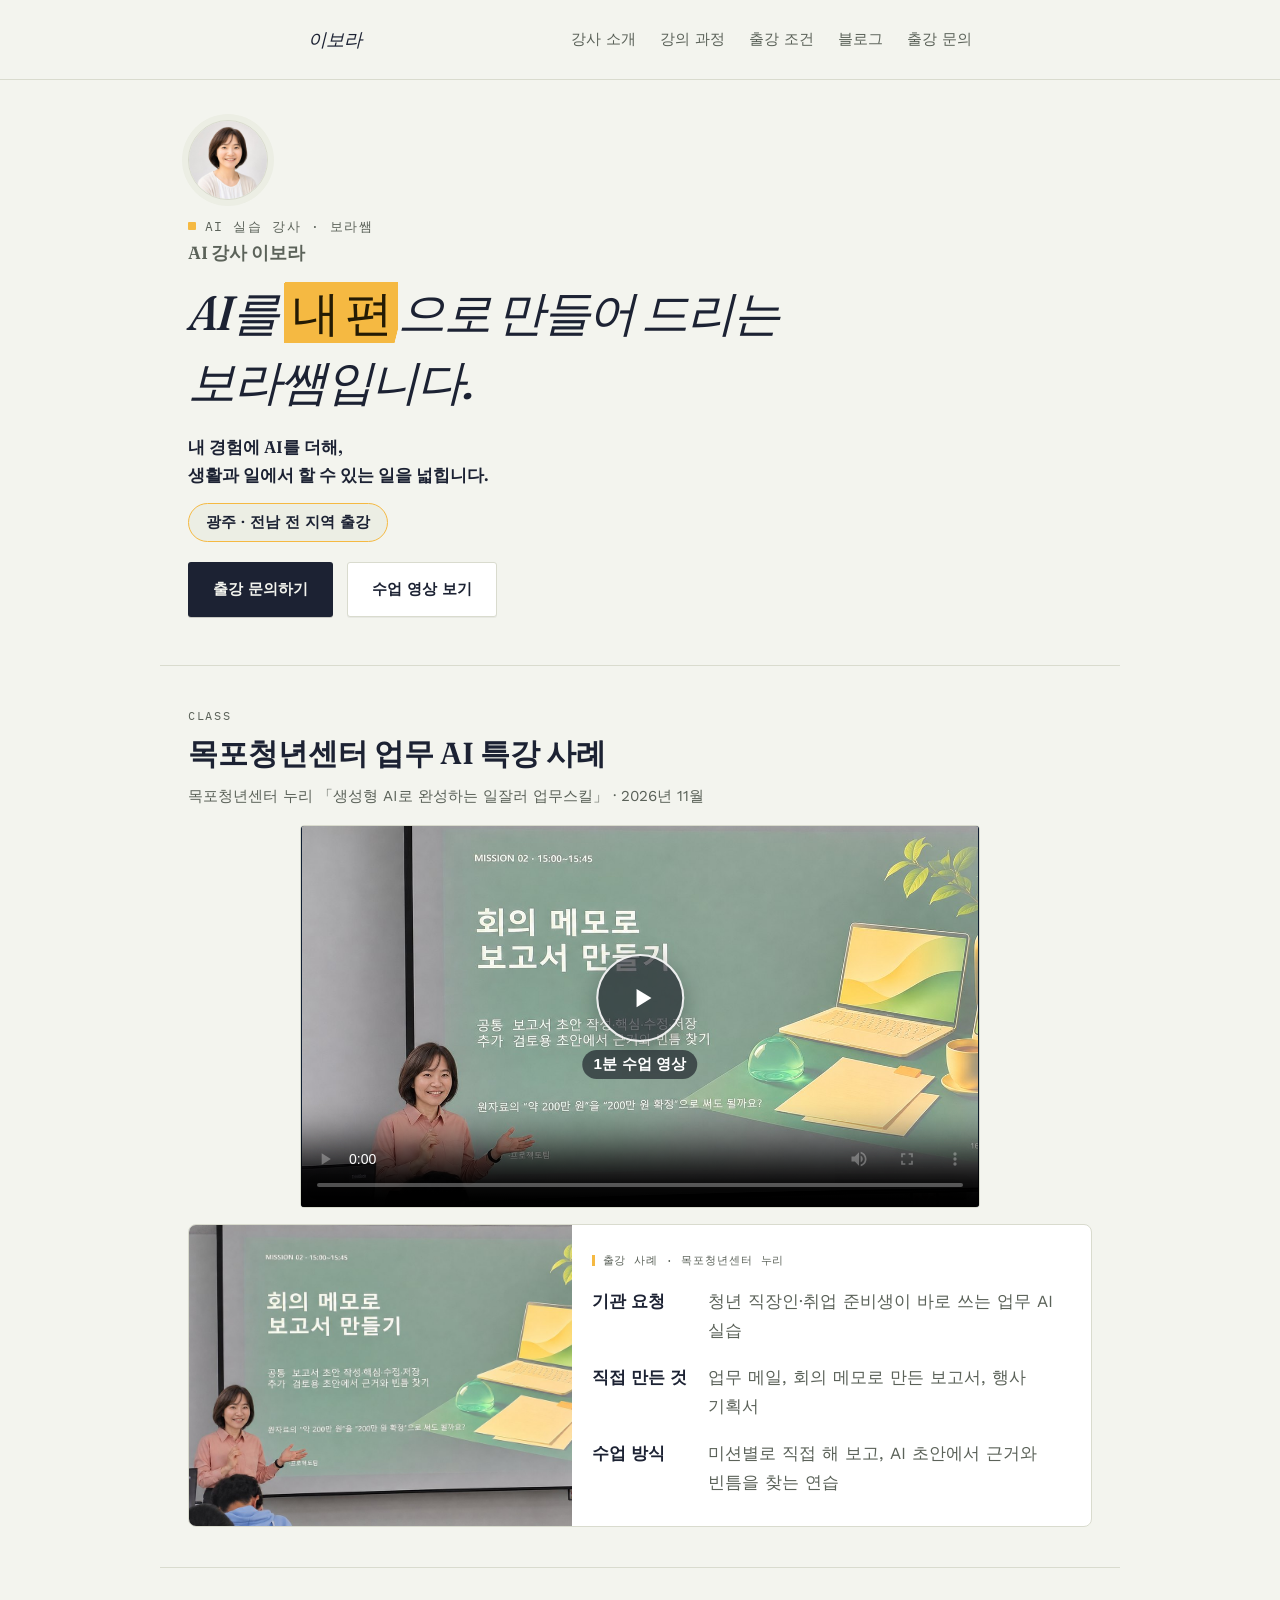
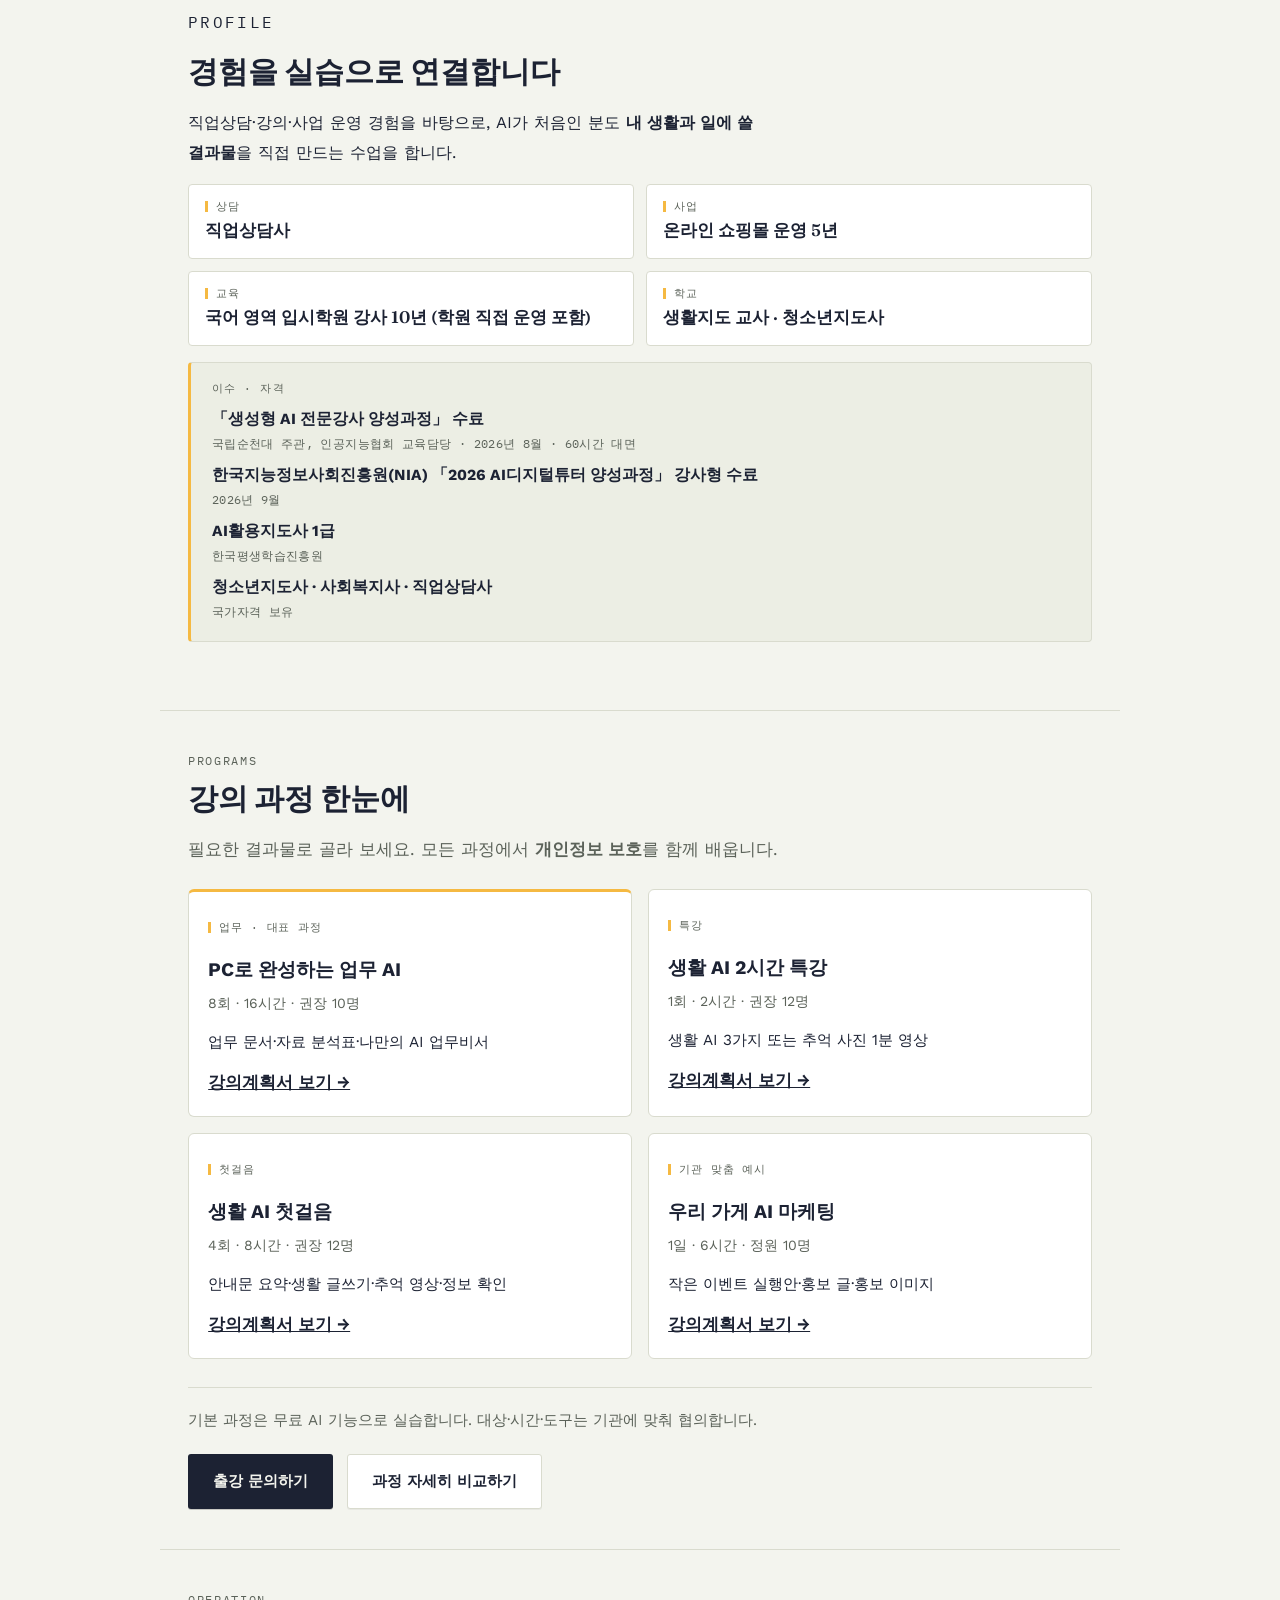
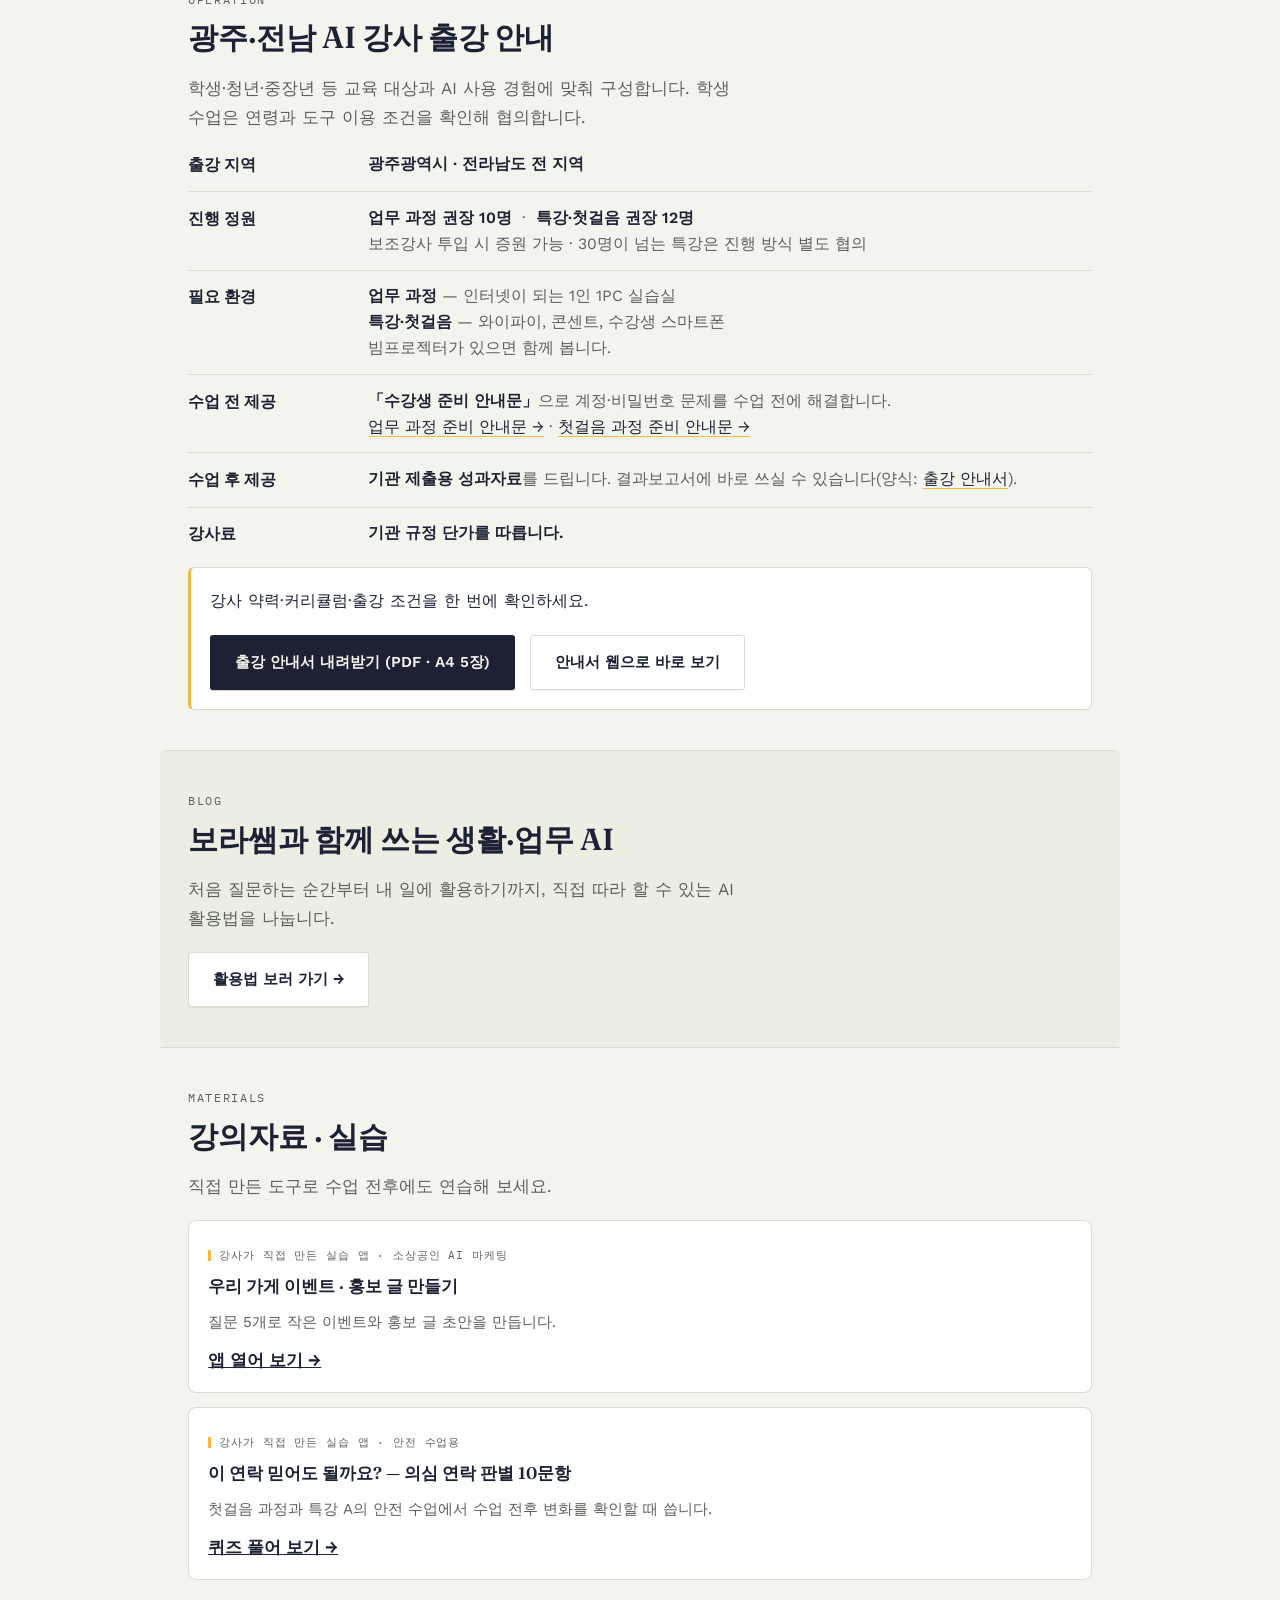
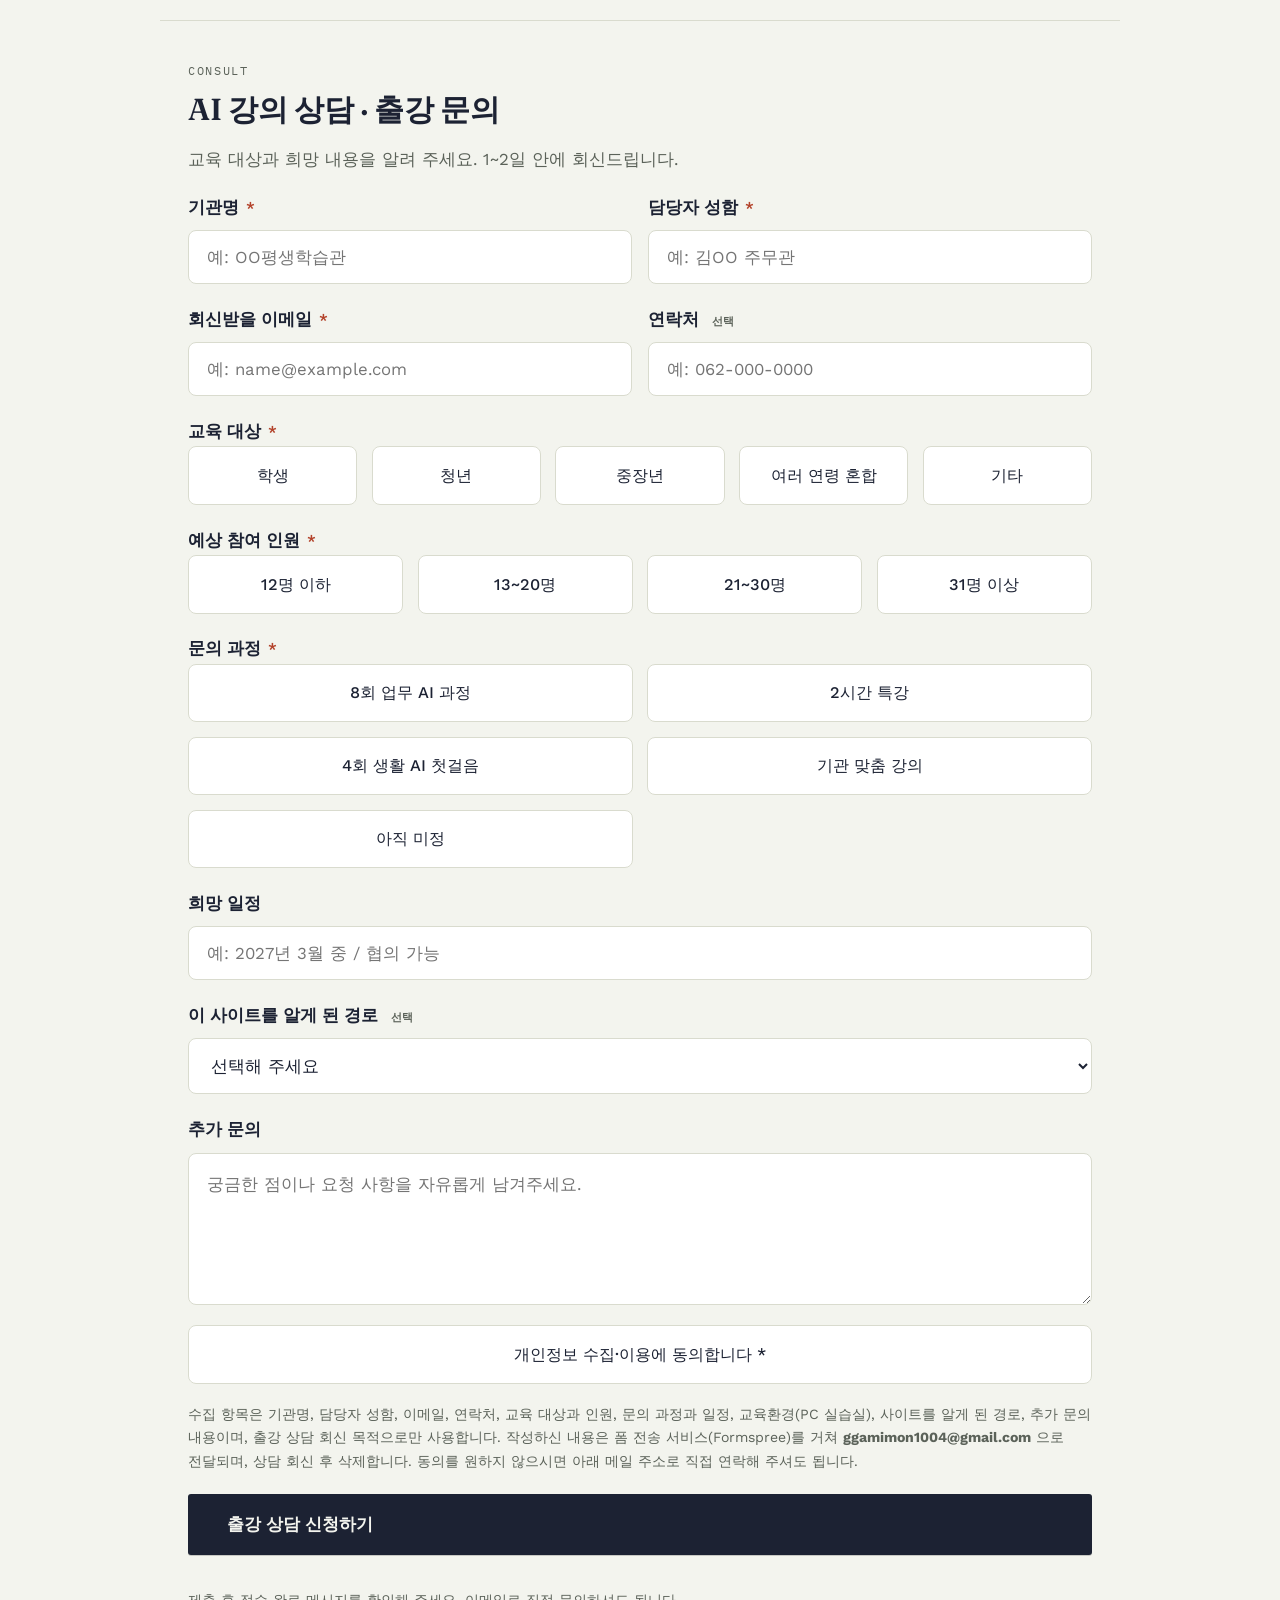
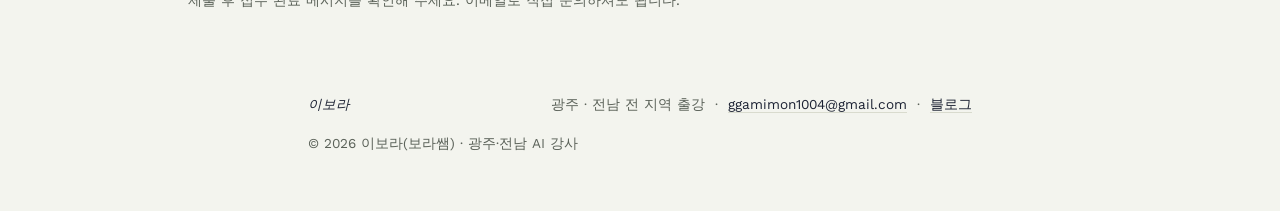
==== commit 27564c46: "Simplify landing page and broaden AI training audience" ====
--- a/index.html
+++ b/index.html
@@ -4,9 +4,9 @@
 <meta charset="UTF-8">
 <meta name="viewport" content="width=device-width, initial-scale=1.0">
 <meta name="naver-site-verification" content="c36aa19e795326d4e128d2a13e899eafd79ee9c6" />
-<title>광주·전남 AI 강사 이보라(보라쌤) | 50대·중장년 생활·업무 AI 교육</title>
-<meta name="description" content="이보라(보라쌤)는 광주·전남 전 지역에 출강하는 AI 실습 강사입니다. 50대·중장년이 ChatGPT·제미나이 같은 생성형 AI를 생활과 업무에 직접 써서 할 수 있는 일을 넓히도록, 업무 메일·보고서·기획서 같은 결과물을 만드는 실습으로 가르칩니다.">
-<meta name="keywords" content="AI 강사, 광주 AI 강사, 전남 AI 강사, 이보라, 이보라 강사, AI 강사 이보라, 보라쌤, 보라샘, 50대 AI 교육, 중장년 AI 강의, 5060 AI 강의, 업무 AI 강의, 생성형 AI 활용 교육, ChatGPT 업무 활용, ChatGPT 강의, 제미나이 강의, Gemini 강의, AI 실습 강사, AI 리터러시">
+<title>광주·전남 AI 강사 이보라(보라쌤) | 생활·업무 AI 교육</title>
+<meta name="description" content="이보라(보라쌤)는 광주·전남 전 지역에 출강하는 AI 실습 강사입니다. 수강생이 ChatGPT·제미나이 같은 생성형 AI를 생활과 업무에 직접 써서 할 수 있는 일을 넓히도록, 업무 메일·보고서·기획서 같은 결과물을 만드는 실습으로 가르칩니다.">
+<meta name="keywords" content="AI 강사, 광주 AI 강사, 전남 AI 강사, 이보라, 보라쌤, 생활 AI, 업무 AI, ChatGPT 강의, 생성형 AI 활용 교육">
 <meta name="author" content="이보라 (보라쌤)">
 <meta name="robots" content="index, follow, max-image-preview:large, max-snippet:-1">
 <link rel="canonical" href="https://www.aibora.kr/">
@@ -18,281 +18,224 @@
 <meta property="og:type" content="website">
 <meta property="og:site_name" content="이보라 AI 강사 · 보라쌤">
 <meta property="og:locale" content="ko_KR">
-<meta property="og:title" content="광주·전남 AI 강사 이보라(보라쌤) | 50대·중장년 생활·업무 AI 교육">
-<meta property="og:description" content="이보라(보라쌤)는 광주·전남 전 지역에 출강하는 AI 실습 강사입니다. 50대·중장년이 ChatGPT·제미나이 같은 생성형 AI를 생활과 업무에 직접 써서 할 수 있는 일을 넓히도록, 업무 메일·보고서·기획서 같은 결과물을 만드는 실습으로 가르칩니다.">
+<meta property="og:title" content="광주·전남 AI 강사 이보라(보라쌤) | 생활·업무 AI 교육">
+<meta property="og:description" content="이보라(보라쌤)는 광주·전남 전 지역에 출강하는 AI 실습 강사입니다. 수강생이 ChatGPT·제미나이 같은 생성형 AI를 생활과 업무에 직접 써서 할 수 있는 일을 넓히도록, 업무 메일·보고서·기획서 같은 결과물을 만드는 실습으로 가르칩니다.">
 <meta property="og:url" content="https://www.aibora.kr/">
 <meta property="og:image" content="https://www.aibora.kr/images/og-lecture.jpg">
 <meta property="og:image:width" content="1200">
 <meta property="og:image:height" content="630">
 <meta property="og:image:alt" content="AI 실습 강사 이보라(보라쌤)가 '회의 메모로 보고서 만들기' 실습을 설명하는 모습">
 <meta name="twitter:card" content="summary_large_image">
-<meta name="twitter:title" content="광주·전남 AI 강사 이보라(보라쌤) | 50대·중장년 생활·업무 AI 교육">
-<meta name="twitter:description" content="이보라(보라쌤)는 광주·전남 전 지역에 출강하는 AI 실습 강사입니다. 50대·중장년이 ChatGPT·제미나이 같은 생성형 AI를 생활과 업무에 직접 써서 할 수 있는 일을 넓히도록, 업무 메일·보고서·기획서 같은 결과물을 만드는 실습으로 가르칩니다.">
+<meta name="twitter:title" content="광주·전남 AI 강사 이보라(보라쌤) | 생활·업무 AI 교육">
+<meta name="twitter:description" content="이보라(보라쌤)는 광주·전남 전 지역에 출강하는 AI 실습 강사입니다. 수강생이 ChatGPT·제미나이 같은 생성형 AI를 생활과 업무에 직접 써서 할 수 있는 일을 넓히도록, 업무 메일·보고서·기획서 같은 결과물을 만드는 실습으로 가르칩니다.">
 <meta name="twitter:image" content="https://www.aibora.kr/images/og-lecture.jpg">
 <script type="application/ld+json">
 {
- "@context": "https://schema.org",
- "@graph": [
-  {
-   "@type": "WebSite",
-   "@id": "https://www.aibora.kr/#website",
-   "url": "https://www.aibora.kr/",
-   "name": "이보라 AI 강사",
-   "alternateName": [
-    "보라쌤",
-    "이보라 AI 강사 · 보라쌤",
-    "aibora.kr"
-   ],
-   "inLanguage": "ko-KR",
-   "publisher": {
-    "@id": "https://www.aibora.kr/#person"
-   }
-  },
-  {
-   "@type": "ProfilePage",
-   "primaryImageOfPage": {
-    "@type": "ImageObject",
-    "url": "https://www.aibora.kr/images/profile-lecture.jpg",
-    "width": 800,
-    "height": 800
-   },
-   "@id": "https://www.aibora.kr/#webpage",
-   "url": "https://www.aibora.kr/",
-   "name": "광주·전남 AI 강사 이보라(보라쌤) | 50대·중장년 생활·업무 AI 교육",
-   "description": "이보라(보라쌤)는 광주·전남 전 지역에 출강하는 AI 실습 강사입니다. 50대·중장년이 ChatGPT·제미나이 같은 생성형 AI를 생활과 업무에 직접 써서 할 수 있는 일을 넓히도록, 업무 메일·보고서·기획서 같은 결과물을 만드는 실습으로 가르칩니다.",
-   "inLanguage": "ko-KR",
-   "isPartOf": {
-    "@id": "https://www.aibora.kr/#website"
-   },
-   "mainEntity": {
-    "@id": "https://www.aibora.kr/#person"
-   },
-   "dateModified": "2026-11-18"
-  },
-  {
-   "@type": "Person",
-   "@id": "https://www.aibora.kr/#person",
-   "name": "이보라",
-   "alternateName": [
-    "보라쌤",
-    "보라샘",
-    "AI 보라쌤"
-   ],
-   "jobTitle": "AI 실습 강사",
-   "description": "광주·전남 50대·중장년이 ChatGPT·제미나이 같은 생성형 AI를 생활과 업무에 활용해 할 수 있는 일을 넓히도록 돕는 AI 실습 강사. 업무 메일·보고서·기획서를 AI로 직접 만드는 실습 수업을 하며, 직업상담사 경력이 있습니다. 네이버 블로그 「보라쌤의 AI 이야기」 운영.",
-   "url": "https://www.aibora.kr/",
-   "image": [
+  "@context": "https://schema.org",
+  "@graph": [
     {
-     "@type": "ImageObject",
-     "url": "https://www.aibora.kr/images/profile-lecture.jpg",
-     "width": 800,
-     "height": 800,
-     "caption": "AI 실습 강사 이보라(보라쌤) 강의 모습"
+      "@type": "WebSite",
+      "@id": "https://www.aibora.kr/#website",
+      "url": "https://www.aibora.kr/",
+      "name": "이보라 AI 강사",
+      "alternateName": [
+        "보라쌤",
+        "이보라 AI 강사 · 보라쌤",
+        "aibora.kr"
+      ],
+      "inLanguage": "ko-KR",
+      "publisher": {
+        "@id": "https://www.aibora.kr/#person"
+      }
     },
     {
-     "@type": "ImageObject",
-     "url": "https://www.aibora.kr/images/profile.jpg",
-     "width": 432,
-     "height": 432,
-     "caption": "AI 실습 강사 이보라(보라쌤) 프로필 사진"
-    }
-   ],
-   "email": "mailto:ggamimon1004@gmail.com",
-   "sameAs": [
-    "https://blog.naver.com/ggamimong"
-   ],
-   "knowsAbout": [
-    "생성형 AI",
-    "ChatGPT",
-    "Gemini",
-    "업무 AI 활용",
-    "생활 AI 활용",
-    "AI 문서 작성",
-    "AI 리터러시",
-    "50대 AI 교육",
-    "중장년 교육",
-    "5060 세대 AI 교육",
-    "직업상담"
-   ],
-   "hasOccupation": {
-    "@type": "Occupation",
-    "name": "AI 강사",
-    "occupationLocation": [
-     {
-      "@type": "AdministrativeArea",
-      "name": "광주광역시"
-     },
-     {
-      "@type": "AdministrativeArea",
-      "name": "전라남도"
-     }
-    ]
-   },
-   "hasCredential": [
-    {
-     "@type": "EducationalOccupationalCredential",
-     "name": "AI활용지도사 1급",
-     "credentialCategory": "certification",
-     "recognizedBy": {
-      "@type": "Organization",
-      "name": "한국평생학습진흥원"
-     }
+      "@type": "ProfilePage",
+      "primaryImageOfPage": {
+        "@type": "ImageObject",
+        "url": "https://www.aibora.kr/images/profile-lecture.jpg",
+        "width": 800,
+        "height": 800
+      },
+      "@id": "https://www.aibora.kr/#webpage",
+      "url": "https://www.aibora.kr/",
+      "name": "광주·전남 AI 강사 이보라(보라쌤) | 생활·업무 AI 교육",
+      "description": "이보라(보라쌤)는 광주·전남 전 지역에 출강하는 AI 실습 강사입니다. 수강생이 ChatGPT·제미나이 같은 생성형 AI를 생활과 업무에 직접 써서 할 수 있는 일을 넓히도록, 업무 메일·보고서·기획서 같은 결과물을 만드는 실습으로 가르칩니다.",
+      "inLanguage": "ko-KR",
+      "isPartOf": {
+        "@id": "https://www.aibora.kr/#website"
+      },
+      "mainEntity": {
+        "@id": "https://www.aibora.kr/#person"
+      },
+      "dateModified": "2026-11-18"
     },
     {
-     "@type": "EducationalOccupationalCredential",
-     "name": "생성형 AI 전문강사 양성과정 수료 (60시간, 국립순천대 주관)",
-     "credentialCategory": "certificate of completion",
-     "recognizedBy": {
-      "@type": "Organization",
-      "name": "한국인공지능소프트웨어산업협회"
-     }
+      "@type": "Person",
+      "@id": "https://www.aibora.kr/#person",
+      "name": "이보라",
+      "alternateName": [
+        "보라쌤",
+        "보라샘",
+        "AI 보라쌤"
+      ],
+      "jobTitle": "AI 실습 강사",
+      "description": "광주·전남 수강생이 ChatGPT·제미나이 같은 생성형 AI를 생활과 업무에 활용해 할 수 있는 일을 넓히도록 돕는 AI 실습 강사. 업무 메일·보고서·기획서를 AI로 직접 만드는 실습 수업을 하며, 직업상담사 경력이 있습니다. 네이버 블로그 「보라쌤의 AI 이야기」 운영.",
+      "url": "https://www.aibora.kr/",
+      "image": [
+        {
+          "@type": "ImageObject",
+          "url": "https://www.aibora.kr/images/profile-lecture.jpg",
+          "width": 800,
+          "height": 800,
+          "caption": "AI 실습 강사 이보라(보라쌤) 강의 모습"
+        },
+        {
+          "@type": "ImageObject",
+          "url": "https://www.aibora.kr/images/profile.jpg",
+          "width": 432,
+          "height": 432,
+          "caption": "AI 실습 강사 이보라(보라쌤) 프로필 사진"
+        }
+      ],
+      "email": "mailto:ggamimon1004@gmail.com",
+      "sameAs": [
+        "https://blog.naver.com/ggamimong"
+      ],
+      "knowsAbout": [
+        "생성형 AI",
+        "ChatGPT",
+        "Gemini",
+        "업무 AI 활용",
+        "생활 AI 활용",
+        "AI 문서 작성",
+        "AI 리터러시",
+        "직업상담"
+      ],
+      "hasOccupation": {
+        "@type": "Occupation",
+        "name": "AI 강사",
+        "occupationLocation": [
+          {
+            "@type": "AdministrativeArea",
+            "name": "광주광역시"
+          },
+          {
+            "@type": "AdministrativeArea",
+            "name": "전라남도"
+          }
+        ]
+      },
+      "hasCredential": [
+        {
+          "@type": "EducationalOccupationalCredential",
+          "name": "AI활용지도사 1급",
+          "credentialCategory": "certification",
+          "recognizedBy": {
+            "@type": "Organization",
+            "name": "한국평생학습진흥원"
+          }
+        },
+        {
+          "@type": "EducationalOccupationalCredential",
+          "name": "생성형 AI 전문강사 양성과정 수료 (60시간, 국립순천대 주관)",
+          "credentialCategory": "certificate of completion",
+          "recognizedBy": {
+            "@type": "Organization",
+            "name": "한국인공지능소프트웨어산업협회"
+          }
+        },
+        {
+          "@type": "EducationalOccupationalCredential",
+          "name": "2026 AI디지털튜터 양성과정 강사형 수료",
+          "credentialCategory": "certificate of completion",
+          "recognizedBy": {
+            "@type": "GovernmentOrganization",
+            "name": "한국지능정보사회진흥원(NIA)"
+          }
+        },
+        {
+          "@type": "EducationalOccupationalCredential",
+          "name": "청소년지도사",
+          "credentialCategory": "license"
+        },
+        {
+          "@type": "EducationalOccupationalCredential",
+          "name": "사회복지사",
+          "credentialCategory": "license"
+        },
+        {
+          "@type": "EducationalOccupationalCredential",
+          "name": "직업상담사",
+          "credentialCategory": "license"
+        }
+      ],
+      "makesOffer": [
+        {
+          "@type": "Offer",
+          "itemOffered": {
+            "@id": "https://www.aibora.kr/special.html#special-a"
+          }
+        },
+        {
+          "@type": "Offer",
+          "itemOffered": {
+            "@id": "https://www.aibora.kr/special.html#special-b"
+          }
+        },
+        {
+          "@type": "Offer",
+          "itemOffered": {
+            "@id": "https://www.aibora.kr/syllabus.html#course"
+          }
+        },
+        {
+          "@type": "Offer",
+          "itemOffered": {
+            "@id": "https://www.aibora.kr/syllabus-mid.html#course"
+          }
+        }
+      ]
     },
     {
-     "@type": "EducationalOccupationalCredential",
-     "name": "2026 AI디지털튜터 양성과정 강사형 수료",
-     "credentialCategory": "certificate of completion",
-     "recognizedBy": {
-      "@type": "GovernmentOrganization",
-      "name": "한국지능정보사회진흥원(NIA)"
-     }
+      "@type": "Service",
+      "@id": "https://www.aibora.kr/#ai-education",
+      "name": "광주·전남 생활·업무 AI 출강 교육",
+      "serviceType": "기관 대상 생성형 AI 실습 교육",
+      "description": "이보라(보라쌤)가 광주·전남 기관에서 진행하는 생활·업무 AI 실습 교육. 생활·업무 활용 중심 업무 AI, 생활 AI 특강·첫걸음과 기관 맞춤 강의를 운영합니다.",
+      "url": "https://www.aibora.kr/#operation",
+      "provider": {
+        "@id": "https://www.aibora.kr/#person"
+      },
+      "areaServed": [
+        {
+          "@type": "AdministrativeArea",
+          "name": "광주광역시"
+        },
+        {
+          "@type": "AdministrativeArea",
+          "name": "전라남도"
+        }
+      ],
+      "availableChannel": {
+        "@type": "ServiceChannel",
+        "serviceUrl": "https://www.aibora.kr/#consult"
+      }
     },
     {
-     "@type": "EducationalOccupationalCredential",
-     "name": "청소년지도사",
-     "credentialCategory": "license"
-    },
-    {
-     "@type": "EducationalOccupationalCredential",
-     "name": "사회복지사",
-     "credentialCategory": "license"
-    },
-    {
-     "@type": "EducationalOccupationalCredential",
-     "name": "직업상담사",
-     "credentialCategory": "license"
+      "@type": "VideoObject",
+      "@id": "https://www.aibora.kr/#video",
+      "name": "목포청년센터 누리 「생성형 AI로 완성하는 일잘러 업무스킬」 특강 하이라이트",
+      "description": "AI 실습 강사 이보라(보라쌤)의 업무 AI 특강 현장 1분 영상. 업무 메일·보고서·행사 기획서를 생성형 AI로 직접 만드는 실습.",
+      "thumbnailUrl": "https://www.aibora.kr/videos/mokpo-poster.jpg",
+      "contentUrl": "https://www.aibora.kr/videos/mokpo-highlight.mp4",
+      "uploadDate": "2026-11-15T00:00:00+09:00",
+      "duration": "PT59S",
+      "inLanguage": "ko-KR",
+      "creator": {
+        "@id": "https://www.aibora.kr/#person"
+      }
     }
-   ],
-   "makesOffer": [
-    {
-     "@type": "Offer",
-     "itemOffered": {
-      "@id": "https://www.aibora.kr/special.html#special-a"
-     }
-    },
-    {
-     "@type": "Offer",
-     "itemOffered": {
-      "@id": "https://www.aibora.kr/special.html#special-b"
-     }
-    },
-    {
-     "@type": "Offer",
-     "itemOffered": {
-      "@id": "https://www.aibora.kr/syllabus.html#course"
-     }
-    },
-    {
-     "@type": "Offer",
-     "itemOffered": {
-      "@id": "https://www.aibora.kr/syllabus-mid.html#course"
-     }
-    }
-   ]
-  },
-  {
-   "@type": "Service",
-   "@id": "https://www.aibora.kr/#ai-education",
-   "name": "광주·전남 생활·업무 AI 출강 교육",
-   "serviceType": "기관 대상 생성형 AI 실습 교육",
-   "description": "이보라(보라쌤)가 광주·전남 기관에서 진행하는 생활·업무 AI 실습 교육. 50대·중장년 대상 업무 AI, 생활 AI 특강·첫걸음과 기관 맞춤 강의를 운영합니다.",
-   "url": "https://www.aibora.kr/#operation",
-   "provider": {
-    "@id": "https://www.aibora.kr/#person"
-   },
-   "areaServed": [
-    {
-     "@type": "AdministrativeArea",
-     "name": "광주광역시"
-    },
-    {
-     "@type": "AdministrativeArea",
-     "name": "전라남도"
-    }
-   ],
-   "availableChannel": {
-    "@type": "ServiceChannel",
-    "serviceUrl": "https://www.aibora.kr/#consult"
-   }
-  },
-  {
-   "@type": "VideoObject",
-   "@id": "https://www.aibora.kr/#video",
-   "name": "목포청년센터 누리 「생성형 AI로 완성하는 일잘러 업무스킬」 특강 하이라이트",
-   "description": "AI 실습 강사 이보라(보라쌤)의 업무 AI 특강 현장 1분 영상. 업무 메일·보고서·행사 기획서를 생성형 AI로 직접 만드는 실습.",
-   "thumbnailUrl": "https://www.aibora.kr/videos/mokpo-poster.jpg",
-   "contentUrl": "https://www.aibora.kr/videos/mokpo-highlight.mp4",
-   "uploadDate": "2026-11-15T00:00:00+09:00",
-   "duration": "PT59S",
-   "inLanguage": "ko-KR",
-   "creator": {
-    "@id": "https://www.aibora.kr/#person"
-   }
-  },
-  {
-   "@type": "FAQPage",
-   "@id": "https://www.aibora.kr/#faq",
-   "mainEntity": [
-    {
-     "@type": "Question",
-     "name": "이보라 강사, 보라쌤은 누구인가요?",
-     "acceptedAnswer": {
-      "@type": "Answer",
-      "text": "이보라는 광주·전남에서 50대·중장년이 ChatGPT·제미나이 같은 AI를 생활과 업무에 직접 써서 할 수 있는 일을 넓히도록 돕는 AI 실습 강사입니다. 대표 과정은 「PC로 완성하는 업무 AI」이며, '무엇을 해 보고 싶으세요?'에서 시작해 내 일에 쓸 결과물을 만드는 실습으로 진행합니다. 직업상담사·국어 강의 10년 경력이 있고, AI 강사 양성과정 2개를 수료했으며 AI활용지도사 1급 자격을 갖고 있습니다. 블로그에서는 '보라쌤'으로 활동합니다."
-     }
-    },
-    {
-     "@type": "Question",
-     "name": "어떤 AI 강의를 하나요?",
-     "acceptedAnswer": {
-      "@type": "Answer",
-      "text": "대표 과정은 50대·중장년이 업무 문서·자료 분석·나만의 AI 업무비서를 만드는 「PC로 완성하는 업무 AI」 8회 16시간 과정입니다. AI가 처음인 분을 위한 2시간 특강(생활 AI 3가지 또는 추억 사진 1분 영상)과 「생활 AI 첫걸음」 4회 8시간 과정도 운영합니다. 기관 목적에 맞춘 맞춤 강의(소상공인 AI 마케팅, 목포청년센터 업무 AI 특강 등)도 진행합니다."
-     }
-    },
-    {
-     "@type": "Question",
-     "name": "어느 지역까지 출강하나요?",
-     "acceptedAnswer": {
-      "@type": "Answer",
-      "text": "광주광역시와 전라남도 전 지역에 출강합니다. 평생학습관, 복지관, 공공도서관, 50플러스센터, 신중년일자리지원센터, 청년센터, 여성인력개발센터, 주민자치센터 등에서 강의할 수 있습니다."
-     }
-    },
-    {
-     "@type": "Question",
-     "name": "한 반은 몇 명이 적당한가요?",
-     "acceptedAnswer": {
-      "@type": "Answer",
-      "text": "첫걸음 과정과 특강은 권장 12명, 업무 과정은 권장 10명입니다. 보조강사 투입 시 증원이 가능하며, 인원이 더 많으면 분반 운영을 권장드립니다. 30명이 넘는 대규모 특강은 진행 방식과 내용을 별도로 협의합니다."
-     }
-    },
-    {
-     "@type": "Question",
-     "name": "수강생이 유료 AI 서비스에 가입해야 하나요?",
-     "acceptedAnswer": {
-      "@type": "Answer",
-      "text": "아니요. ChatGPT와 Gemini의 무료 기능, 스마트폰 기본 앱만 사용하며 유료 결제를 권하지 않습니다. 첫걸음 과정과 특강은 수강생 스마트폰, 업무 과정은 1인 1PC 실습실이 필요합니다."
-     }
-    },
-    {
-     "@type": "Question",
-     "name": "강사료와 문의 방법은 어떻게 되나요?",
-     "acceptedAnswer": {
-      "@type": "Answer",
-      "text": "강사료는 기관 규정 단가를 따릅니다. 이 페이지 아래 출강 문의 폼이나 이메일(ggamimon1004@gmail.com)로 문의하시면 1~2일 안에 회신드립니다."
-     }
-    }
-   ]
-  }
- ]
+  ]
 }
 </script>
 <link rel="preconnect" href="https://fonts.googleapis.com">
@@ -1309,6 +1252,70 @@
     .video-play-circle svg { width: 26px; height: 26px; }
     .video-play-label { font-size: 0.78rem; padding: 0.15rem 0.55rem; }
   }
+
+/* Concise landing refresh — scoped to this page. */
+header.hero { max-width:960px; padding:2.5rem 1.75rem 3rem; position:relative; }
+.hero .avatar { width:80px; height:80px; margin-bottom:1rem; box-shadow:0 0 0 6px var(--surface-2); }
+.hero .eyebrow { margin-bottom:.35rem; }
+.hero .name { font-size:1.1rem; margin:0 0 1rem; color:var(--ink-soft); }
+.hero .tagline { font-size:clamp(1.9rem,4.2vw,3rem); line-height:1.45; margin:0 0 1rem; letter-spacing:-.045em; }
+.hero .hero-statement { font-size:1.05rem; line-height:1.7; margin:0 0 .8rem; }
+.hero .hero-region { margin:0 0 1.25rem; }
+main > section { max-width:960px; padding:2.5rem 1.75rem; }
+main h2 { font-size:clamp(1.45rem,3vw,1.9rem); margin-bottom:1rem; }
+.section-label { margin-bottom:.5rem; }
+.video-embed { max-width:680px; margin:0 auto; }
+.case-card { display:grid; grid-template-columns: .85fr 1.15fr; margin-top:1rem; }
+.case-photo { height:100%; min-height:230px; object-fit:cover; }
+.case-body { padding:1.2rem; }
+.case-list div { margin-bottom:.6rem; }
+.credential-grid { gap:.75rem; margin-bottom:1rem; }
+.credential-card { padding:1rem; }
+.cred-title { font-size:1.05rem; }
+.cred-line { margin-top:1rem; padding-top:1rem; }
+.cred-line li { margin-bottom:.45rem; }
+.profile-lead { margin-bottom:1.2rem; }
+.course-table th,.course-table td { padding:1rem .7rem; }
+.course-sub { font-size:.8rem; }
+.ops-list li { padding:.8rem 0; }
+.ops-docs { margin-top:1.2rem; padding:1.2rem; }
+.ops-desc,.consult-desc,.materials-desc { margin-bottom:1.2rem; }
+#blog { background:var(--surface-2); border-radius:8px; }
+.material-card { padding:1.1rem 1.2rem; }
+.material-card-title { font-size:1.1rem; }
+.consult-form { display:grid; grid-template-columns:1fr 1fr; gap:1.3rem 1rem; }
+.consult-form > * { grid-column:1 / -1; }
+.consult-form > .c-field:nth-child(-n+4) { grid-column:auto; }
+.c-field { gap:.5rem; }
+.c-consent-note { line-height:1.65; }
+.btn,.credential-card,.material-card { transition:transform .18s ease,box-shadow .18s ease,border-color .18s ease; }
+@media (hover:hover) { .btn:hover { transform:translateY(-2px); box-shadow:0 5px 14px #00000010; } .credential-card:hover,.material-card:hover { border-color:var(--accent); transform:translateY(-2px); } }
+@keyframes hero-enter { from { opacity:.5; transform:translateY(8px); } to { opacity:1; transform:none; } }
+.hero .tagline { animation:hero-enter .6s ease-out both; }
+@media (max-width:640px) {
+ header.hero { padding:1.75rem 1.2rem 2rem; }
+ main > section { padding:2rem 1.2rem; }
+ .hero .tagline { font-size:clamp(1.65rem,6.7vw,2.3rem); }
+ .hero .hero-statement { font-size:.96rem; }
+ .case-card { grid-template-columns:1fr; }
+ .case-photo { min-height:0; max-height:210px; aspect-ratio:16/9; }
+ .credential-grid { grid-template-columns:1fr 1fr; }
+ .credential-card { padding:.85rem; }
+ .cred-title { font-size:.95rem; }
+ .consult-form { grid-template-columns:1fr; }
+ .consult-form > .c-field:nth-child(-n+4) { grid-column:1; }
+}
+@media (prefers-reduced-motion:reduce) { .hero .tagline { animation:none; } .btn,.credential-card,.material-card { transition:none; transform:none !important; } }
+
+
+main > section { scroll-margin-top:90px; }
+.program-preview { display:grid; grid-template-columns:1fr 1fr; gap:1rem; }
+.program-tile { padding:1.2rem; background:var(--surface); border:1px solid var(--line); border-radius:6px; }
+.program-tile:first-child { border-top:3px solid var(--accent); }
+.program-tile h3 { margin:.7rem 0 .5rem; font-size:1.2rem; line-height:1.5; }
+.program-tile p { font-size:.96rem; margin:.4rem 0 .8rem; }
+.program-tile .program-duration { color:var(--ink-soft); font-size:.88rem; }
+@media(max-width:640px) { main > section { scroll-margin-top:105px; } .program-preview { grid-template-columns:1fr; gap:.75rem; } .program-tile { padding:1rem; } }
 </style>
 </head>
 <body>
@@ -1335,8 +1342,7 @@
   <p class="eyebrow">AI 실습 강사 · 보라쌤</p>
   <h1 class="name">AI 강사 이보라</h1>
   <p class="tagline">AI를 <em class="mark">내 편</em>으로 만들어 드리는<br>보라쌤입니다.</p>
-  <p class="hero-statement">50대의 경험에 AI를 더해,<br>내 생활과 일에서 할 수 있는 일을 넓힙니다.</p>
-  <p class="subtagline">'무엇을 해 보고 싶으세요?'에서 시작하는 실습 수업입니다.</p>
+  <p class="hero-statement">내 경험에 AI를 더해,<br>생활과 일에서 할 수 있는 일을 넓힙니다.</p>
   <p class="hero-region">광주 · 전남 전 지역 출강</p>
   <div class="cta-row">
     <a class="btn btn-primary" href="#consult">출강 문의하기</a>
@@ -1376,28 +1382,24 @@
 
 <section id="about" class="about">
   <p class="section-label">Profile</p>
-  <h2>사람을 이해하는 경험, 생활과 일에 닿는 AI 교육</h2>
-  <p class="profile-lead"><strong>이보라(보라쌤)</strong>는 광주·전남에서 ChatGPT 같은 AI 활용을 실습으로 가르치는 AI 강사입니다. 직업상담·강의·사업 운영의 현장 경험을 바탕으로, AI가 처음인 분도 직접 해 보고 내 생활과 일에 쓸 결과물을 가져가는 수업을 만듭니다. 대표 과정은 <strong>50대·중장년을 위한 업무 AI 과정</strong>입니다.</p>
+  <h2>경험을 실습으로 연결합니다</h2>
+  <p class="profile-lead">직업상담·강의·사업 운영 경험을 바탕으로, AI가 처음인 분도 <strong>내 생활과 일에 쓸 결과물</strong>을 직접 만드는 수업을 합니다.</p>
   <ul class="credential-grid">
     <li class="credential-card">
       <span class="cred-tag">상담</span>
       <span class="cred-title">직업상담사</span>
-      <p class="cred-desc">이야기를 듣고 현실적인 다음 단계를 함께 찾은 경험</p>
     </li>
     <li class="credential-card">
       <span class="cred-tag">사업</span>
-      <span class="cred-title">온라인 쇼핑몰 운영</span>
-      <p class="cred-desc">낯선 온라인 도구를 5년간 혼자 익혀 사업에 써 온 경험</p>
+      <span class="cred-title">온라인 쇼핑몰 운영 5년</span>
     </li>
     <li class="credential-card">
       <span class="cred-tag">교육</span>
       <span class="cred-title">국어 영역 입시학원 강사 10년 <span style="white-space:nowrap">(학원 직접 운영 포함)</span></span>
-      <p class="cred-desc">긴 글에서 핵심을 잡아 쉬운 말로 풀어 주던 수업 경험</p>
     </li>
     <li class="credential-card">
       <span class="cred-tag">학교</span>
       <span class="cred-title">생활지도 교사 · 청소년지도사</span>
-      <p class="cred-desc">청소년의 일상과 성장을 가까이에서 지원한 경험</p>
     </li>
   </ul>
 
@@ -1412,54 +1414,16 @@
     </ul>
   </div>
 
-  <!-- 출강 기록: 새 강의는 아래 <ul> 바로 다음 줄에 <li>…</li> 한 줄을 복사해 붙이고 글자만 바꾸세요. (최신이 맨 위) -->
-  <div class="cred-line">
-    <span class="cred-line-label">출강 기록</span>
-    <ul>
-      <li><strong>목포청년센터 누리 「생성형 AI로 완성하는 일잘러 업무스킬」</strong> <span class="cred-when">2026년 11월 · 청년 직장인·취업 준비생 · 업무메일·보고서·행사 기획서를 AI로 만드는 실습</span></li>
-    </ul>
-  </div>
-
-  <p class="profile-note">평생학습관·공공도서관·복지관·여성인력개발센터·신중년일자리센터·청년센터·주민센터 등 기관 시민교육을 중심으로 진행합니다. 사업을 직접 운영하며 익힌 실무 감각이 강의에 그대로 이어집니다.</p>
+
 </section>
 
 
 <section id="topics">
   <p class="section-label">Programs</p>
   <h2>강의 과정 한눈에</h2>
-  <p class="courses-lead">기관의 목적에 맞는 과정을 먼저 골라 주세요. 모든 과정에 <strong>개인정보 보호</strong>가 들어갑니다.</p>
-  <table class="course-table">
-    <thead>
-      <tr><th scope="col">과정</th><th scope="col">이런 분께</th><th scope="col">시간 · 정원</th><th scope="col">핵심 결과</th></tr>
-    </thead>
-    <tbody>
-      <tr>
-        <th scope="row"><span class="course-kind">업무 · 대표 과정</span><span class="course-name">PC로 완성하는 업무 AI</span><a class="course-link" href="syllabus-mid.html">업무 과정 계획서 보기 →</a></th>
-        <td data-label="이런 분께">내 업무에 AI를 써서 일을 넓히고 싶은 50대·중장년</td>
-        <td data-label="시간 · 정원">8회 · 16시간<br>권장 10명<span class="course-sub">보조강사 투입 시 증원 가능</span><span class="course-sub">1인 1PC 실습실</span></td>
-        <td data-label="핵심 결과">업무 문서, 자료 분석표, 나만의 AI 업무비서</td>
-      </tr>
-      <tr>
-        <th scope="row"><span class="course-kind">특강</span><span class="course-rec">처음 의뢰하시는 기관께 추천</span><span class="course-name">생활 AI 2시간 특강</span><a class="course-link" href="special.html">특강 계획서 보기 →</a></th>
-        <td data-label="이런 분께">짧게 체험해 보고 싶은 중장년</td>
-        <td data-label="시간 · 정원">1회 · 2시간<br>권장 12명<span class="course-sub">보조강사 투입 시 증원 가능</span></td>
-        <td data-label="핵심 결과">A · 첫 AI 질문, 생활 문장 다듬기, 의심 연락 확인<br>B · 추억 사진 1분 영상</td>
-      </tr>
-      <tr>
-        <th scope="row"><span class="course-kind">첫걸음</span><span class="course-name">생활 AI 첫걸음</span><a class="course-link" href="syllabus.html">첫걸음 계획서 보기 →</a></th>
-        <td data-label="이런 분께">AI가 처음이라 생활부터 차근차근 시작하고 싶은 분</td>
-        <td data-label="시간 · 정원">4회 · 8시간<br>권장 12명<span class="course-sub">보조강사 투입 시 증원 가능</span></td>
-        <td data-label="핵심 결과">안내문 요약과 가족 문장, 1분 추억 영상, 10초 멈춤 안전카드</td>
-      </tr>
-      <tr>
-        <th scope="row"><span class="course-kind">기관 맞춤 예시</span><span class="course-name">중장년 사장님을 위한 우리 가게 AI 마케팅</span><a class="course-link" href="smallbiz.html">맞춤 과정 예시 보기 →</a></th>
-        <td data-label="이런 분께">매장·온라인으로 장사하는 중장년 소상공인</td>
-        <td data-label="시간 · 정원">1일 · 6시간<br>정원 10명<span class="course-sub">개인 노트북 실습</span></td>
-        <td data-label="핵심 결과">작은 이벤트 실행안, 홍보 글, 홍보 이미지</td>
-      </tr>
-    </tbody>
-  </table>
-  <p class="topics-note"><strong>AI가 처음이면 특강·첫걸음 과정으로 시작해 업무 과정으로 이어갈 수 있습니다.</strong> 회차와 시간은 기관 일정에 맞춰 조정하고, 대상과 목적에 맞춘 <strong>기관 맞춤 강의</strong>도 가능합니다.</p>
+  <p class="courses-lead">필요한 결과물로 골라 보세요. 모든 과정에서 <strong>개인정보 보호</strong>를 함께 배웁니다.</p>
+  <div class="program-preview"><article class="program-tile"><span class="made-tag">업무 · 대표 과정</span><h3>PC로 완성하는 업무 AI</h3><p class="program-duration">8회 · 16시간 · 권장 10명</p><p>업무 문서·자료 분석표·나만의 AI 업무비서</p><a class="text-link" href="syllabus-mid.html">강의계획서 보기 →</a></article><article class="program-tile"><span class="made-tag">특강</span><h3>생활 AI 2시간 특강</h3><p class="program-duration">1회 · 2시간 · 권장 12명</p><p>생활 AI 3가지 또는 추억 사진 1분 영상</p><a class="text-link" href="special.html">강의계획서 보기 →</a></article><article class="program-tile"><span class="made-tag">첫걸음</span><h3>생활 AI 첫걸음</h3><p class="program-duration">4회 · 8시간 · 권장 12명</p><p>안내문 요약·생활 글쓰기·추억 영상·정보 확인</p><a class="text-link" href="syllabus.html">강의계획서 보기 →</a></article><article class="program-tile"><span class="made-tag">기관 맞춤 예시</span><h3>우리 가게 AI 마케팅</h3><p class="program-duration">1일 · 6시간 · 정원 10명</p><p>작은 이벤트 실행안·홍보 글·홍보 이미지</p><a class="text-link" href="smallbiz.html">강의계획서 보기 →</a></article></div>
+  <p class="topics-note">기본 과정은 무료 AI 기능으로 실습합니다. 대상·시간·도구는 기관에 맞춰 협의합니다.</p>
   <div class="cta-row" style="margin-top: 1.25rem;">
     <a class="btn btn-primary" href="#consult">출강 문의하기</a>
     <a class="btn btn-ghost" href="programs.html">과정 자세히 비교하기</a>
@@ -1469,15 +1433,8 @@
 <section id="operation">
   <p class="section-label">Operation</p>
   <h2>광주·전남 AI 강사 출강 안내</h2>
-  <p class="ops-desc">광주 AI 강사를 찾는 기관과 전남 AI 교육을 준비하는 담당자를 위한 출강 안내입니다. 이보라(보라쌤)는 평생학습관·도서관·복지관·청년센터 등 기관의 교육 대상과 목적에 맞춰 생활·업무 AI 실습을 구성합니다.</p>
-  <div class="booking-guide">
-    <h3>기관에 맞는 강의, 이렇게 정해 보세요</h3>
-    <ol>
-      <li><strong>수강생의 출발점을 확인합니다.</strong> AI가 처음이면 스마트폰으로 시작하는 <a href="special.html">2시간 특강</a>이나 <a href="syllabus.html">생활 AI 첫걸음</a>, AI에 질문해 본 경험이 있고 업무에 쓰고 싶다면 <a href="syllabus-mid.html">PC로 완성하는 업무 AI</a>를 살펴보세요.</li>
-      <li><strong>수업 뒤에 쓸 결과물을 정합니다.</strong> 생활 안내문, 업무 문서, 가게 홍보물처럼 필요한 결과물을 알려 주세요. 소상공인 기관은 <a href="smallbiz.html">우리 가게 AI 마케팅 과정</a>, 청년·재직자 교육은 <a href="#video">목포청년센터 업무 AI 특강 사례</a>를 참고할 수 있습니다.</li>
-      <li><strong>지역·대상·일정·기기를 함께 알려 주세요.</strong> 기관이 있는 지역, 수강생의 AI 사용 경험과 인원, 희망 일정과 수업 시간, 스마트폰·PC 사용 환경을 <a href="#consult">출강 문의</a>에 적어 주시면 기관 상황에 맞춰 협의합니다.</li>
-    </ol>
-  </div>
+  <p class="ops-desc">학생·청년·중장년 등 교육 대상과 AI 사용 경험에 맞춰 구성합니다. 학생 수업은 연령과 도구 이용 조건을 확인해 협의합니다.</p>
+
   <ul class="ops-list">
     <li>
       <span class="ops-label">출강 지역</span>
@@ -1506,41 +1463,30 @@
   </ul>
 
   <div class="ops-docs">
-    <p class="ops-docs-lead">결재·품의에 필요한 자료를 미리 준비해 두었습니다. 따로 요청하지 않으셔도 바로 받아 보실 수 있습니다.</p>
+    <p class="ops-docs-lead">강사 약력·커리큘럼·출강 조건을 한 번에 확인하세요.</p>
     <div class="cta-row">
       <a class="btn btn-primary" href="aibora-brochure.pdf" download="이보라_AI강의_출강안내서.pdf">출강 안내서 내려받기 (PDF · A4 5장)</a>
       <a class="btn btn-ghost" href="brochure.html">안내서 웹으로 바로 보기</a>
     </div>
-    <p class="ops-docs-note">강사 약력, 회차별 커리큘럼, 출강 조건, 성과자료 양식이 모두 담겨 있습니다.</p>
-    <p class="ops-docs-note">강사 프로필·자격증 사본·통장 사본 등 행정서류는 요청하시면 바로 보내 드립니다.</p>
   </div>
 </section>
 
 
 <section id="blog">
   <p class="section-label">Blog</p>
-  <h2>블로그에 쓰는 50대 AI 활용법</h2>
-  <p class="materials-desc">50대가 생활과 일에 AI를 쓰는 법을 <strong>매주 새 글로 연재</strong>합니다. 수업 뒤에도 혼자 이어서 배울 수 있습니다.</p>
-
-  <div class="material-card">
-    <span class="made-tag">네이버 블로그 · 보라쌤의 AI 이야기</span>
-    <h3 class="material-card-title">ChatGPT, 처음 여는 것부터 함께</h3>
-    <p class="material-card-desc">강의 현장에서 가장 많이 나오는 질문을 골라, 화면을 어디서 누르는지까지 하나씩 글로 풀어 씁니다. 수업에 오시기 전에 미리 읽어보셔도 좋습니다.</p>
-    <div class="cta-row">
-      <a class="btn btn-primary" href="https://blog.naver.com/ggamimong" target="_blank" rel="noopener noreferrer">블로그 글 보러 가기</a>
-    </div>
-    <p class="material-card-note">새 창으로 열립니다.</p>
-  </div>
+  <h2>보라쌤과 함께 쓰는 생활·업무 AI</h2>
+  <p class="materials-desc">처음 질문하는 순간부터 내 일에 활용하기까지, 직접 따라 할 수 있는 AI 활용법을 나눕니다.</p>
+  <a class="btn btn-ghost" href="https://blog.naver.com/ggamimong" target="_blank" rel="noopener noreferrer">활용법 보러 가기 →</a>
 </section>
 
 <section id="materials">
   <p class="section-label">Materials</p>
   <h2>강의자료 · 실습</h2>
-  <p class="materials-desc">수업에 쓰는 실습 자료와 앱을 직접 만듭니다. 기관 대상·수준에 맞춘 맞춤 자료도 제작해 드립니다.</p>
+  <p class="materials-desc">직접 만든 도구로 수업 전후에도 연습해 보세요.</p>
   <div class="material-card material-card-compact">
     <span class="made-tag">강사가 직접 만든 실습 앱 · 소상공인 AI 마케팅</span>
-    <h3 class="material-card-title">버리던 것을 매출로 — 작은 이벤트 · 홍보 글 만들기</h3>
-    <p class="material-card-desc">질문 5개에 답하면 남는 재료·빈 시간을 살린 이벤트와 인스타그램·당근 홍보 글 초안이 나옵니다. 가입 없이 5~10분이면 됩니다.</p>
+    <h3 class="material-card-title">우리 가게 이벤트 · 홍보 글 만들기</h3>
+    <p class="material-card-desc">질문 5개로 작은 이벤트와 홍보 글 초안을 만듭니다.</p>
     <a class="text-link" href="https://aibora-event.vercel.app" target="_blank" rel="noopener noreferrer">앱 열어 보기 →</a>
   </div>
   <div class="material-card material-card-compact" style="margin-top:0.9rem">
@@ -1551,41 +1497,12 @@
   </div>
 </section>
 
-<section id="faq">
-  <p class="section-label">FAQ</p>
-  <h2>자주 묻는 질문</h2>
-  <div class="faq-list">
-    <details class="faq-item" open>
-      <summary><h3 class="faq-q">이보라 강사, 보라쌤은 누구인가요?</h3></summary>
-      <p class="faq-a">이보라는 광주·전남에서 50대·중장년이 ChatGPT·제미나이 같은 AI를 생활과 업무에 직접 써서 할 수 있는 일을 넓히도록 돕는 AI 실습 강사입니다. 대표 과정은 「PC로 완성하는 업무 AI」이며, '무엇을 해 보고 싶으세요?'에서 시작해 내 일에 쓸 결과물을 만드는 실습으로 진행합니다. 직업상담사·국어 강의 10년 경력이 있고, AI 강사 양성과정 2개를 수료했으며 AI활용지도사 1급 자격을 갖고 있습니다. 블로그에서는 '보라쌤'으로 활동합니다.</p>
-    </details>
-    <details class="faq-item">
-      <summary><h3 class="faq-q">어떤 AI 강의를 하나요?</h3></summary>
-      <p class="faq-a">대표 과정은 50대·중장년이 업무 문서·자료 분석·나만의 AI 업무비서를 만드는 「PC로 완성하는 업무 AI」 8회 16시간 과정입니다. AI가 처음인 분을 위한 2시간 특강(생활 AI 3가지 또는 추억 사진 1분 영상)과 「생활 AI 첫걸음」 4회 8시간 과정도 운영합니다. 기관 목적에 맞춘 맞춤 강의(소상공인 AI 마케팅, 목포청년센터 업무 AI 특강 등)도 진행합니다.</p>
-    </details>
-    <details class="faq-item">
-      <summary><h3 class="faq-q">어느 지역까지 출강하나요?</h3></summary>
-      <p class="faq-a">광주광역시와 전라남도 전 지역에 출강합니다. 평생학습관, 복지관, 공공도서관, 50플러스센터, 신중년일자리지원센터, 청년센터, 여성인력개발센터, 주민자치센터 등에서 강의할 수 있습니다.</p>
-    </details>
-    <details class="faq-item">
-      <summary><h3 class="faq-q">한 반은 몇 명이 적당한가요?</h3></summary>
-      <p class="faq-a">첫걸음 과정과 특강은 권장 12명, 업무 과정은 권장 10명입니다. 보조강사 투입 시 증원이 가능하며, 인원이 더 많으면 분반 운영을 권장드립니다. 30명이 넘는 대규모 특강은 진행 방식과 내용을 별도로 협의합니다.</p>
-    </details>
-    <details class="faq-item">
-      <summary><h3 class="faq-q">수강생이 유료 AI 서비스에 가입해야 하나요?</h3></summary>
-      <p class="faq-a">아니요. ChatGPT와 Gemini의 무료 기능, 스마트폰 기본 앱만 사용하며 유료 결제를 권하지 않습니다. 첫걸음 과정과 특강은 수강생 스마트폰, 업무 과정은 1인 1PC 실습실이 필요합니다.</p>
-    </details>
-    <details class="faq-item">
-      <summary><h3 class="faq-q">강사료와 문의 방법은 어떻게 되나요?</h3></summary>
-      <p class="faq-a">강사료는 기관 규정 단가를 따릅니다. 이 페이지 아래 출강 문의 폼이나 이메일(ggamimon1004@gmail.com)로 문의하시면 1~2일 안에 회신드립니다.</p>
-    </details>
-  </div>
-</section>
+
 
 <section id="consult">
   <p class="section-label">Consult</p>
   <h2>AI 강의 상담 · 출강 문의</h2>
-  <p class="consult-desc">교육 대상과 희망 내용을 간단히 알려주시면 기관 상황에 맞는 강의를 함께 구성해드립니다.</p>
+  <p class="consult-desc">교육 대상과 희망 내용을 알려 주세요. 1~2일 안에 회신드립니다.</p>
 
   <form class="consult-form" id="consult-form" novalidate>
     <div class="c-field" data-check="org">
@@ -1698,7 +1615,7 @@
     <div class="form-alert" id="form-alert" role="alert" tabindex="-1" hidden></div>
 
     <button type="submit" class="btn btn-primary btn-consult-submit">출강 상담 신청하기</button>
-    <p class="c-submit-note">버튼을 누르면 <strong>바로 접수됩니다.</strong> 메일 앱을 여실 필요 없습니다. 확인 후 1~2일 내에 회신드립니다. 급하시면 아래 메일로 바로 연락 주셔도 됩니다.</p>
+    <p class="c-submit-note">제출 후 접수 완료 메시지를 확인해 주세요. 이메일로 직접 문의하셔도 됩니다.</p>
   </form>
 
   <div class="consult-success" id="consult-success" hidden tabindex="-1" aria-live="polite">
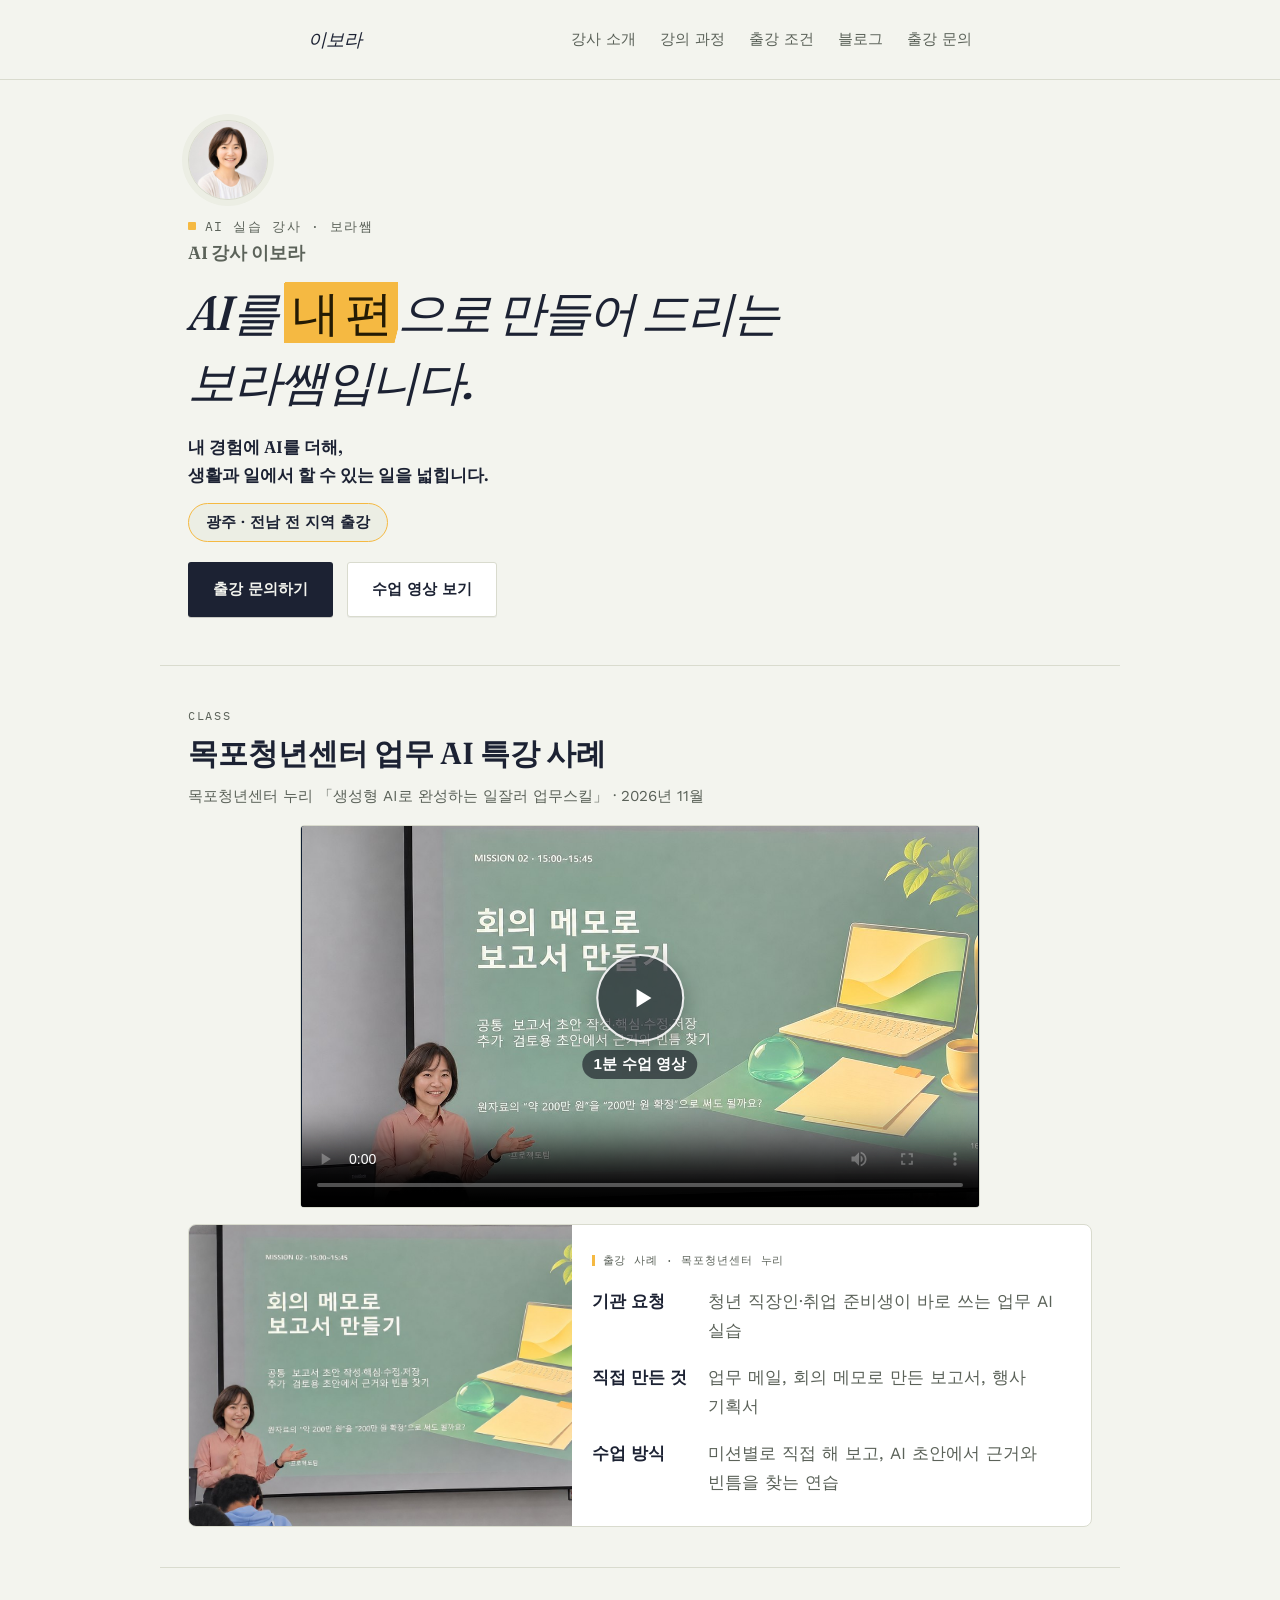
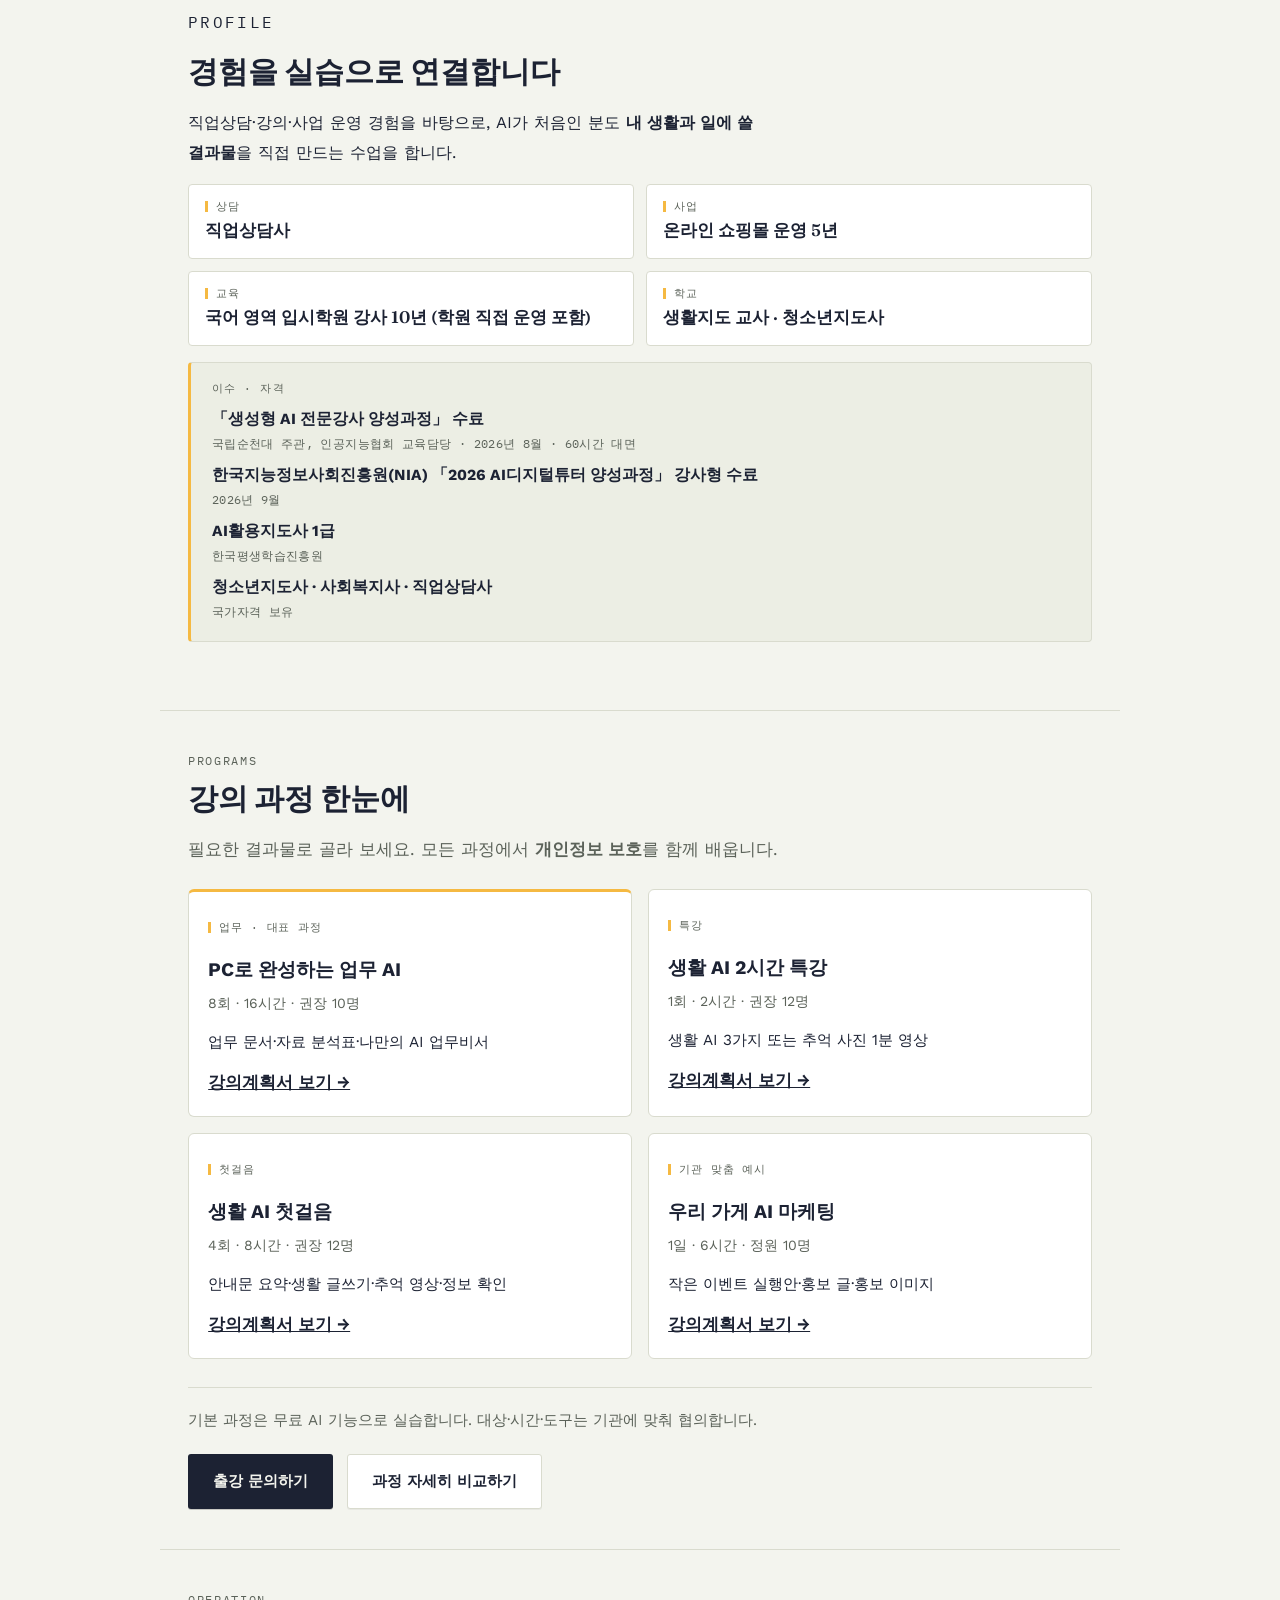
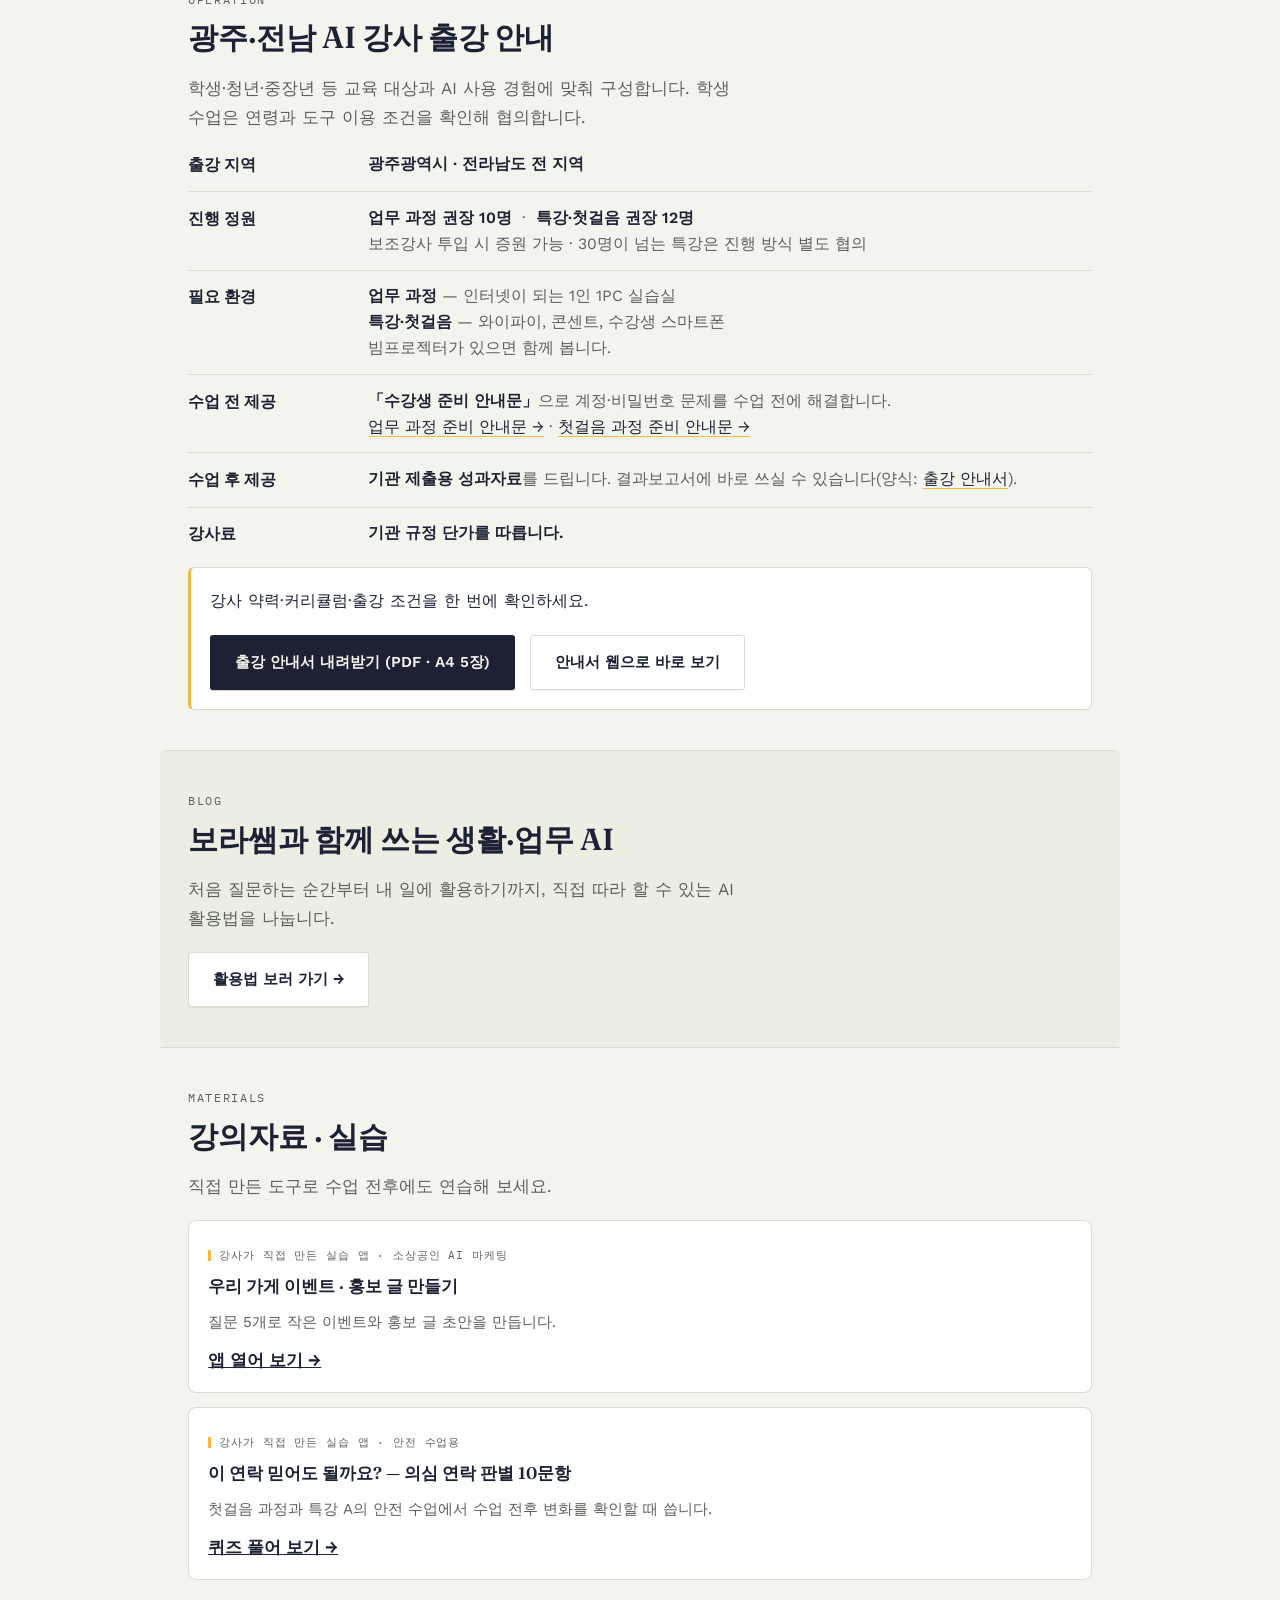
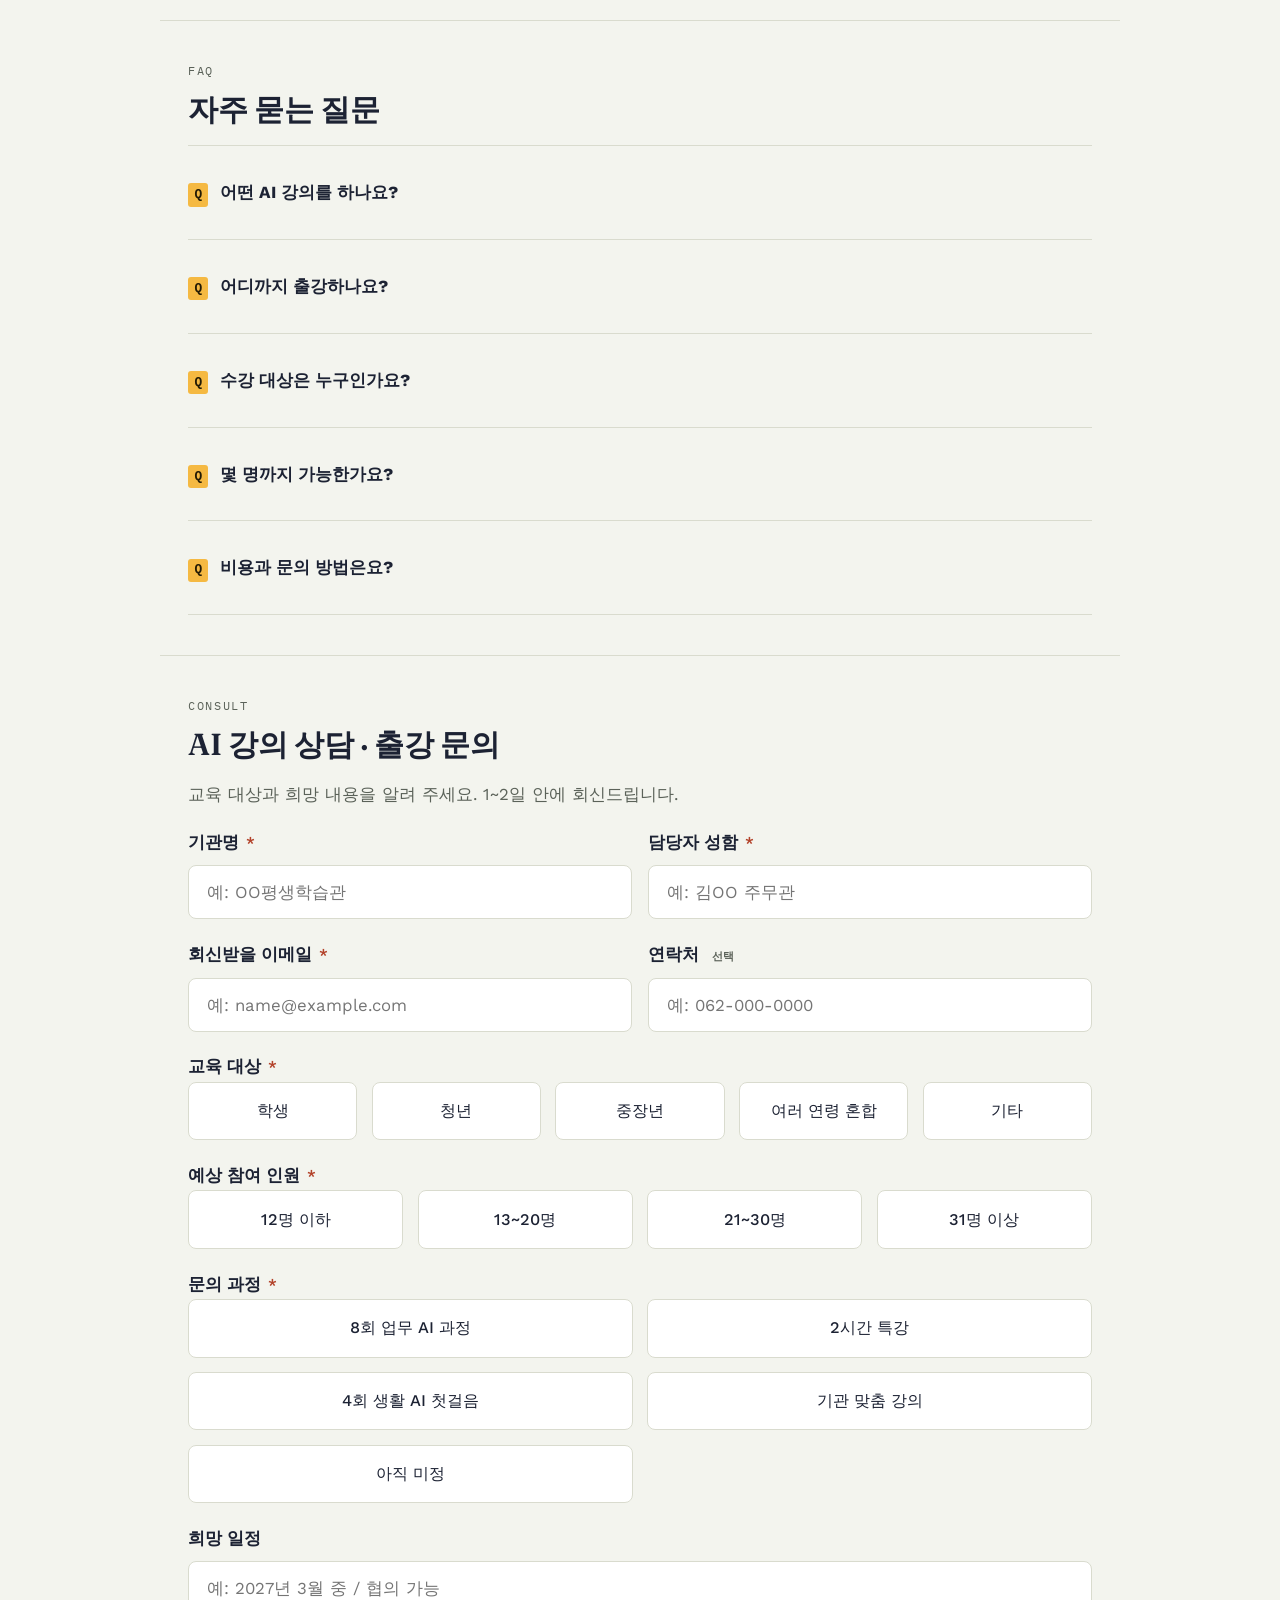
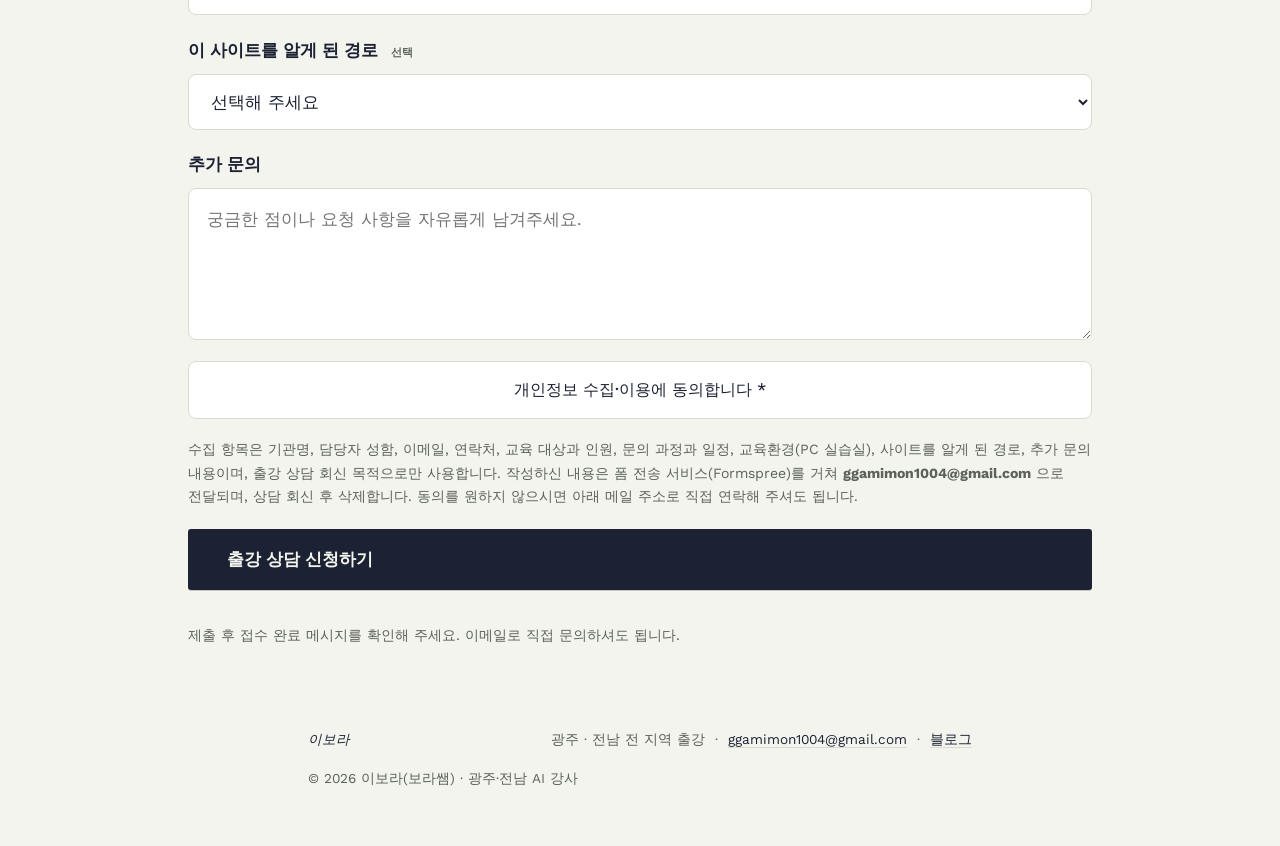
==== commit 2bbf3678: "자주 묻는 질문 추가" ====
--- a/index.html
+++ b/index.html
@@ -67,7 +67,7 @@
       "mainEntity": {
         "@id": "https://www.aibora.kr/#person"
       },
-      "dateModified": "2026-11-18"
+      "dateModified": "2026-11-19"
     },
     {
       "@type": "Person",
@@ -1316,6 +1316,10 @@
 .program-tile p { font-size:.96rem; margin:.4rem 0 .8rem; }
 .program-tile .program-duration { color:var(--ink-soft); font-size:.88rem; }
 @media(max-width:640px) { main > section { scroll-margin-top:105px; } .program-preview { grid-template-columns:1fr; gap:.75rem; } .program-tile { padding:1rem; } }
+#faq .faq-item { border-bottom:1px solid var(--line); padding:.9rem 0; }
+#faq .faq-item:first-of-type { border-top:1px solid var(--line); }
+#faq summary { cursor:pointer; font-weight:700; }
+#faq .faq-item p { margin:.6rem 0 0; color:var(--ink-soft); line-height:1.75; }
 </style>
 </head>
 <body>
@@ -1499,6 +1503,16 @@
 
 
 
+<section id="faq">
+  <p class="section-label">FAQ</p>
+  <h2>자주 묻는 질문</h2>
+  <details class="faq-item"><summary>어떤 AI 강의를 하나요?</summary><p>ChatGPT·제미나이 같은 생성형 AI를 생활과 업무에 직접 써 보는 실습 강의입니다. 대표 과정 「PC로 완성하는 업무 AI」(8회 16시간), 「생활 AI 첫걸음」(4회 8시간), 2시간 특강, 기관 맞춤 강의(예: 소상공인 AI 마케팅 6시간)가 있으며, 수업 시간 안에 업무 메일·보고서·안내문 요약 같은 결과물을 직접 만듭니다.</p></details>
+  <details class="faq-item"><summary>어디까지 출강하나요?</summary><p>광주광역시 5개 구와 전라남도 22개 시·군 전 지역(목포·여수·순천·나주·광양과 군 지역 포함)에 출강합니다.</p></details>
+  <details class="faq-item"><summary>수강 대상은 누구인가요?</summary><p>기관의 교육 대상과 AI 사용 경험에 맞춰 구성합니다. AI를 처음 쓰는 분도 참여할 수 있으며, 학생 수업은 연령과 도구 이용 조건을 확인해 구성합니다.</p></details>
+  <details class="faq-item"><summary>몇 명까지 가능한가요?</summary><p>업무 과정은 권장 10명(보조강사 배치 시 최대 16명), 첫걸음 과정과 특강은 권장 12명(보조강사 배치 시 최대 20명)입니다. 인원이 더 많으면 분반을 권장하며, 30명이 넘는 특강은 진행 방식을 따로 협의합니다.</p></details>
+  <details class="faq-item"><summary>비용과 문의 방법은요?</summary><p>강사료는 기관 규정 단가를 따르고, 수강생은 유료 AI 구독이 필요 없습니다(무료 기능만 사용). 아래 출강 문의 양식이나 이메일(ggamimon1004@gmail.com)로 연락 주시면 1~2일 안에 회신드립니다.</p></details>
+</section>
+
 <section id="consult">
   <p class="section-label">Consult</p>
   <h2>AI 강의 상담 · 출강 문의</h2>
@@ -1961,5 +1975,54 @@
   v.addEventListener('ended', show);
 })();
 </script>
+<script type="application/ld+json">
+{
+ "@context": "https://schema.org",
+ "@type": "FAQPage",
+ "@id": "https://www.aibora.kr/#faq",
+ "mainEntity": [
+  {
+   "@type": "Question",
+   "name": "어떤 AI 강의를 하나요?",
+   "acceptedAnswer": {
+    "@type": "Answer",
+    "text": "ChatGPT·제미나이 같은 생성형 AI를 생활과 업무에 직접 써 보는 실습 강의입니다. 대표 과정 「PC로 완성하는 업무 AI」(8회 16시간), 「생활 AI 첫걸음」(4회 8시간), 2시간 특강, 기관 맞춤 강의(예: 소상공인 AI 마케팅 6시간)가 있으며, 수업 시간 안에 업무 메일·보고서·안내문 요약 같은 결과물을 직접 만듭니다."
+   }
+  },
+  {
+   "@type": "Question",
+   "name": "어디까지 출강하나요?",
+   "acceptedAnswer": {
+    "@type": "Answer",
+    "text": "광주광역시 5개 구와 전라남도 22개 시·군 전 지역(목포·여수·순천·나주·광양과 군 지역 포함)에 출강합니다."
+   }
+  },
+  {
+   "@type": "Question",
+   "name": "수강 대상은 누구인가요?",
+   "acceptedAnswer": {
+    "@type": "Answer",
+    "text": "기관의 교육 대상과 AI 사용 경험에 맞춰 구성합니다. AI를 처음 쓰는 분도 참여할 수 있으며, 학생 수업은 연령과 도구 이용 조건을 확인해 구성합니다."
+   }
+  },
+  {
+   "@type": "Question",
+   "name": "몇 명까지 가능한가요?",
+   "acceptedAnswer": {
+    "@type": "Answer",
+    "text": "업무 과정은 권장 10명(보조강사 배치 시 최대 16명), 첫걸음 과정과 특강은 권장 12명(보조강사 배치 시 최대 20명)입니다. 인원이 더 많으면 분반을 권장하며, 30명이 넘는 특강은 진행 방식을 따로 협의합니다."
+   }
+  },
+  {
+   "@type": "Question",
+   "name": "비용과 문의 방법은요?",
+   "acceptedAnswer": {
+    "@type": "Answer",
+    "text": "강사료는 기관 규정 단가를 따르고, 수강생은 유료 AI 구독이 필요 없습니다(무료 기능만 사용). 아래 출강 문의 양식이나 이메일(ggamimon1004@gmail.com)로 연락 주시면 1~2일 안에 회신드립니다."
+   }
+  }
+ ]
+}
+</script>
 </body>
 </html>
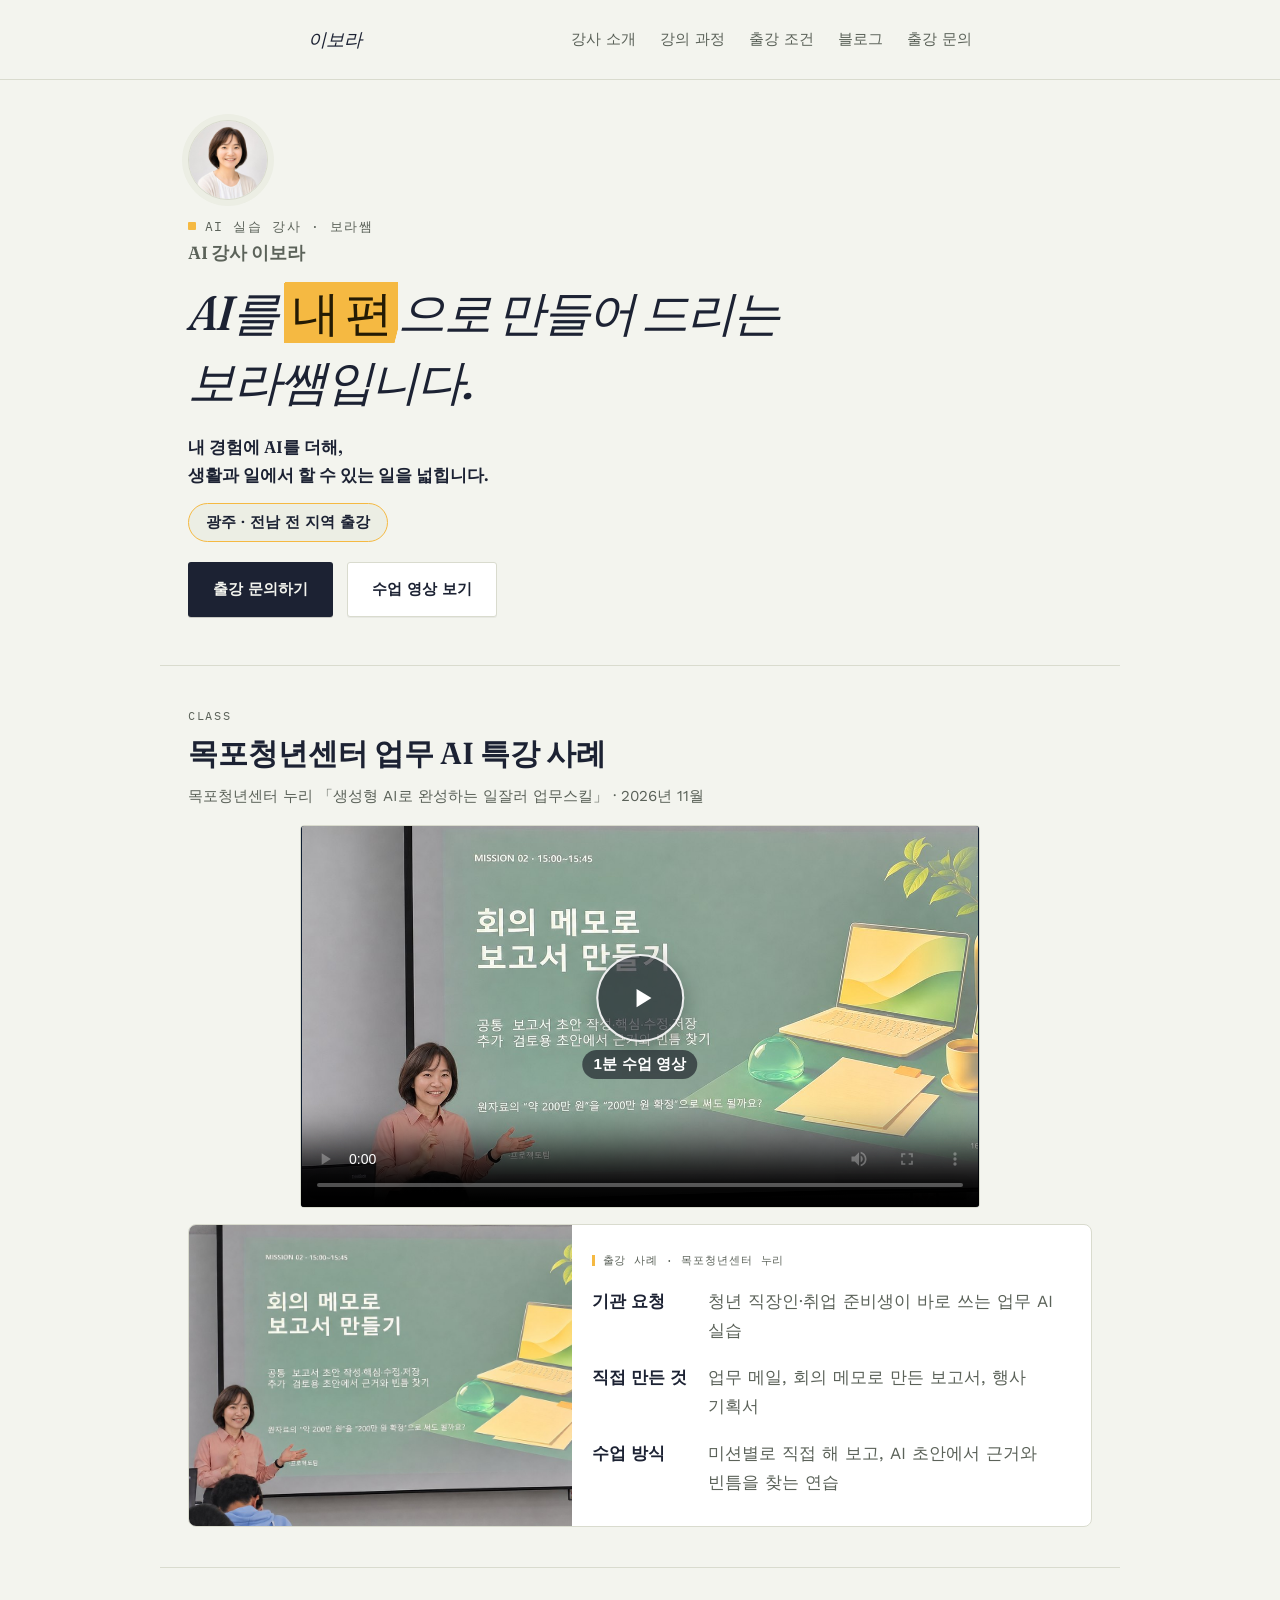
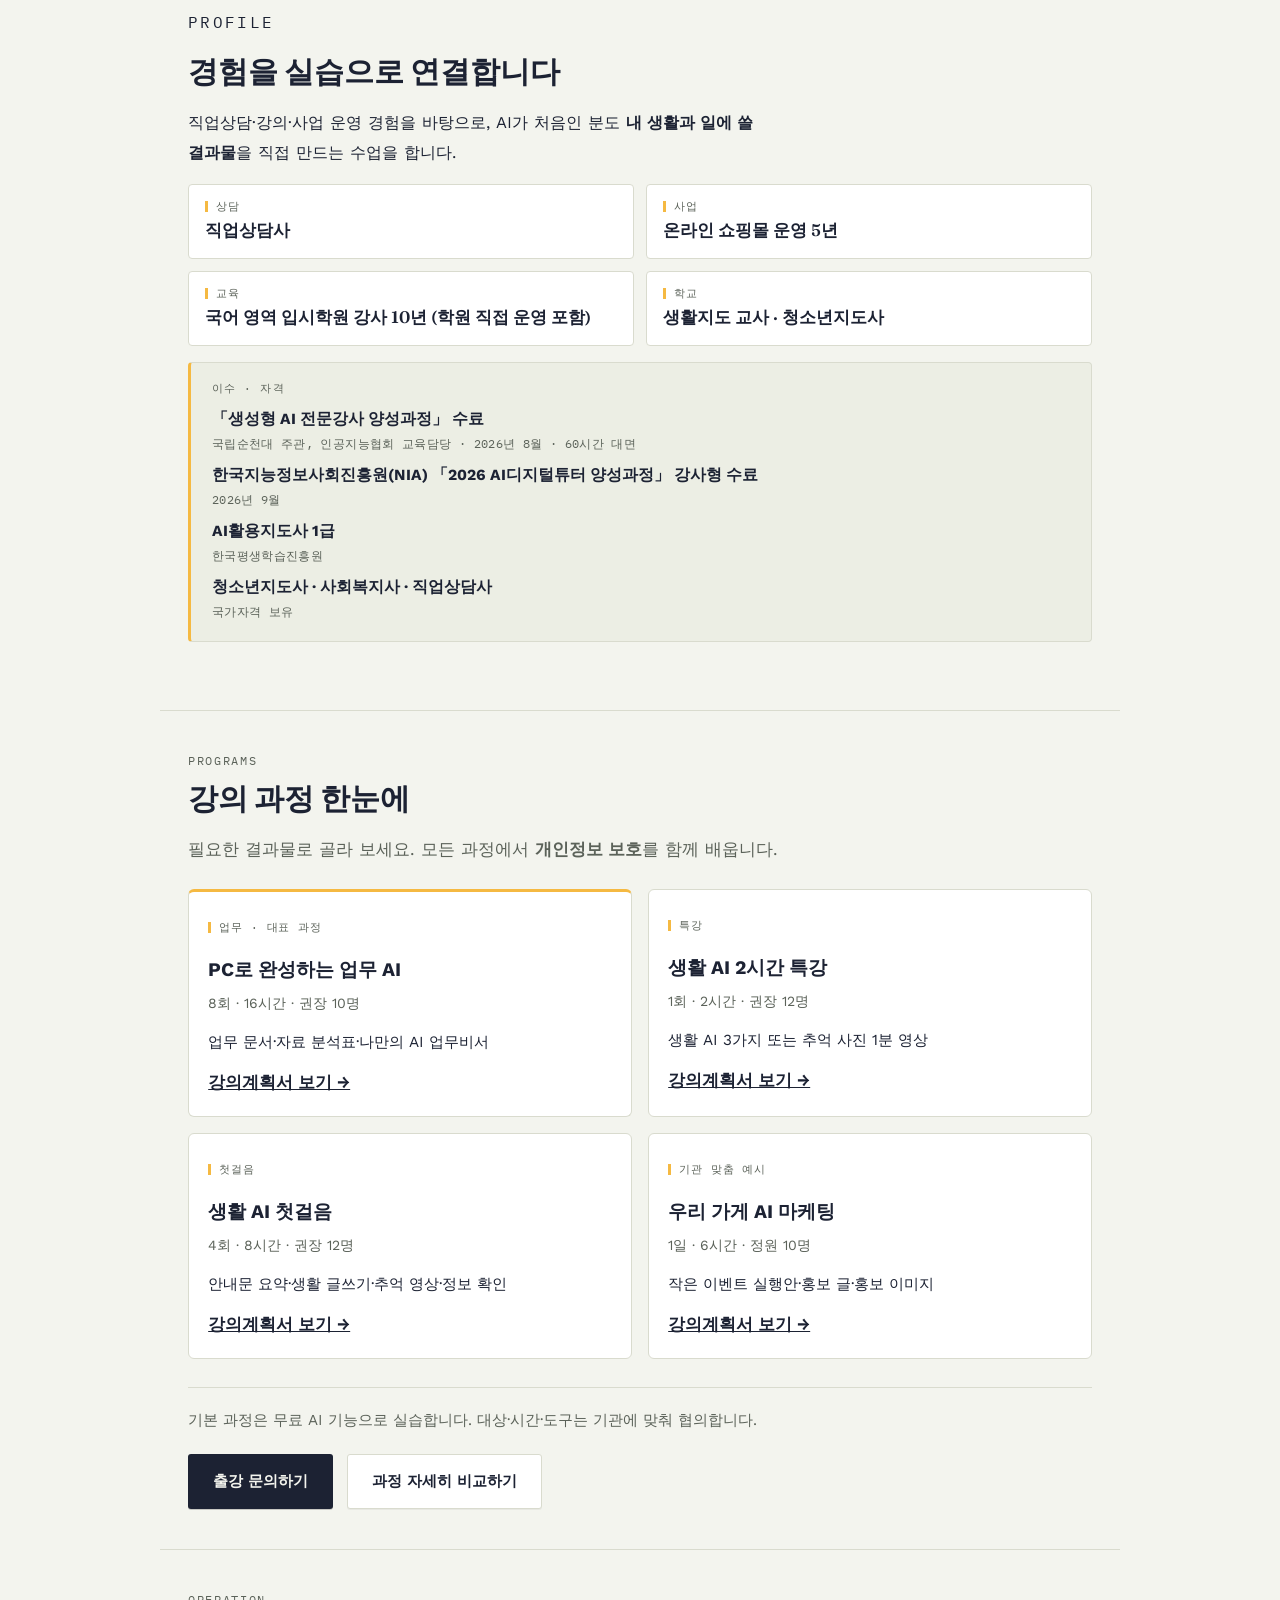
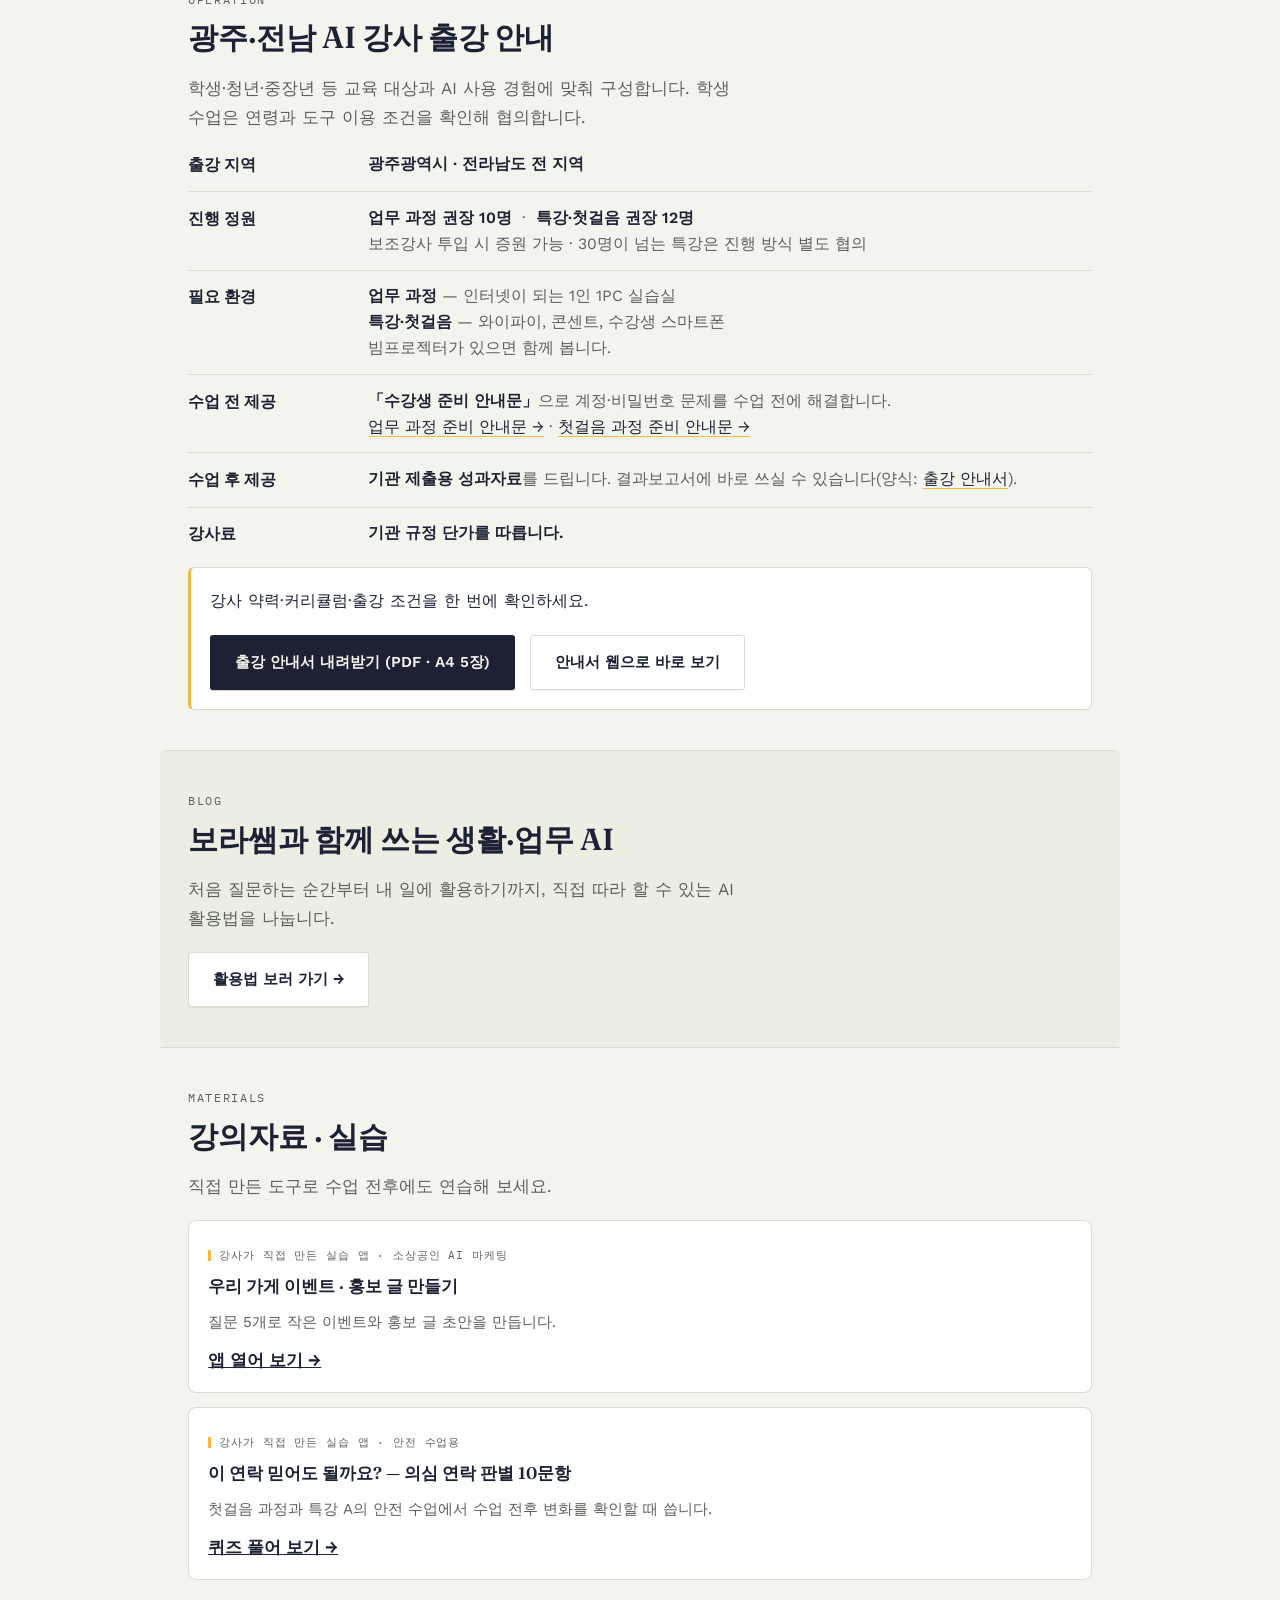
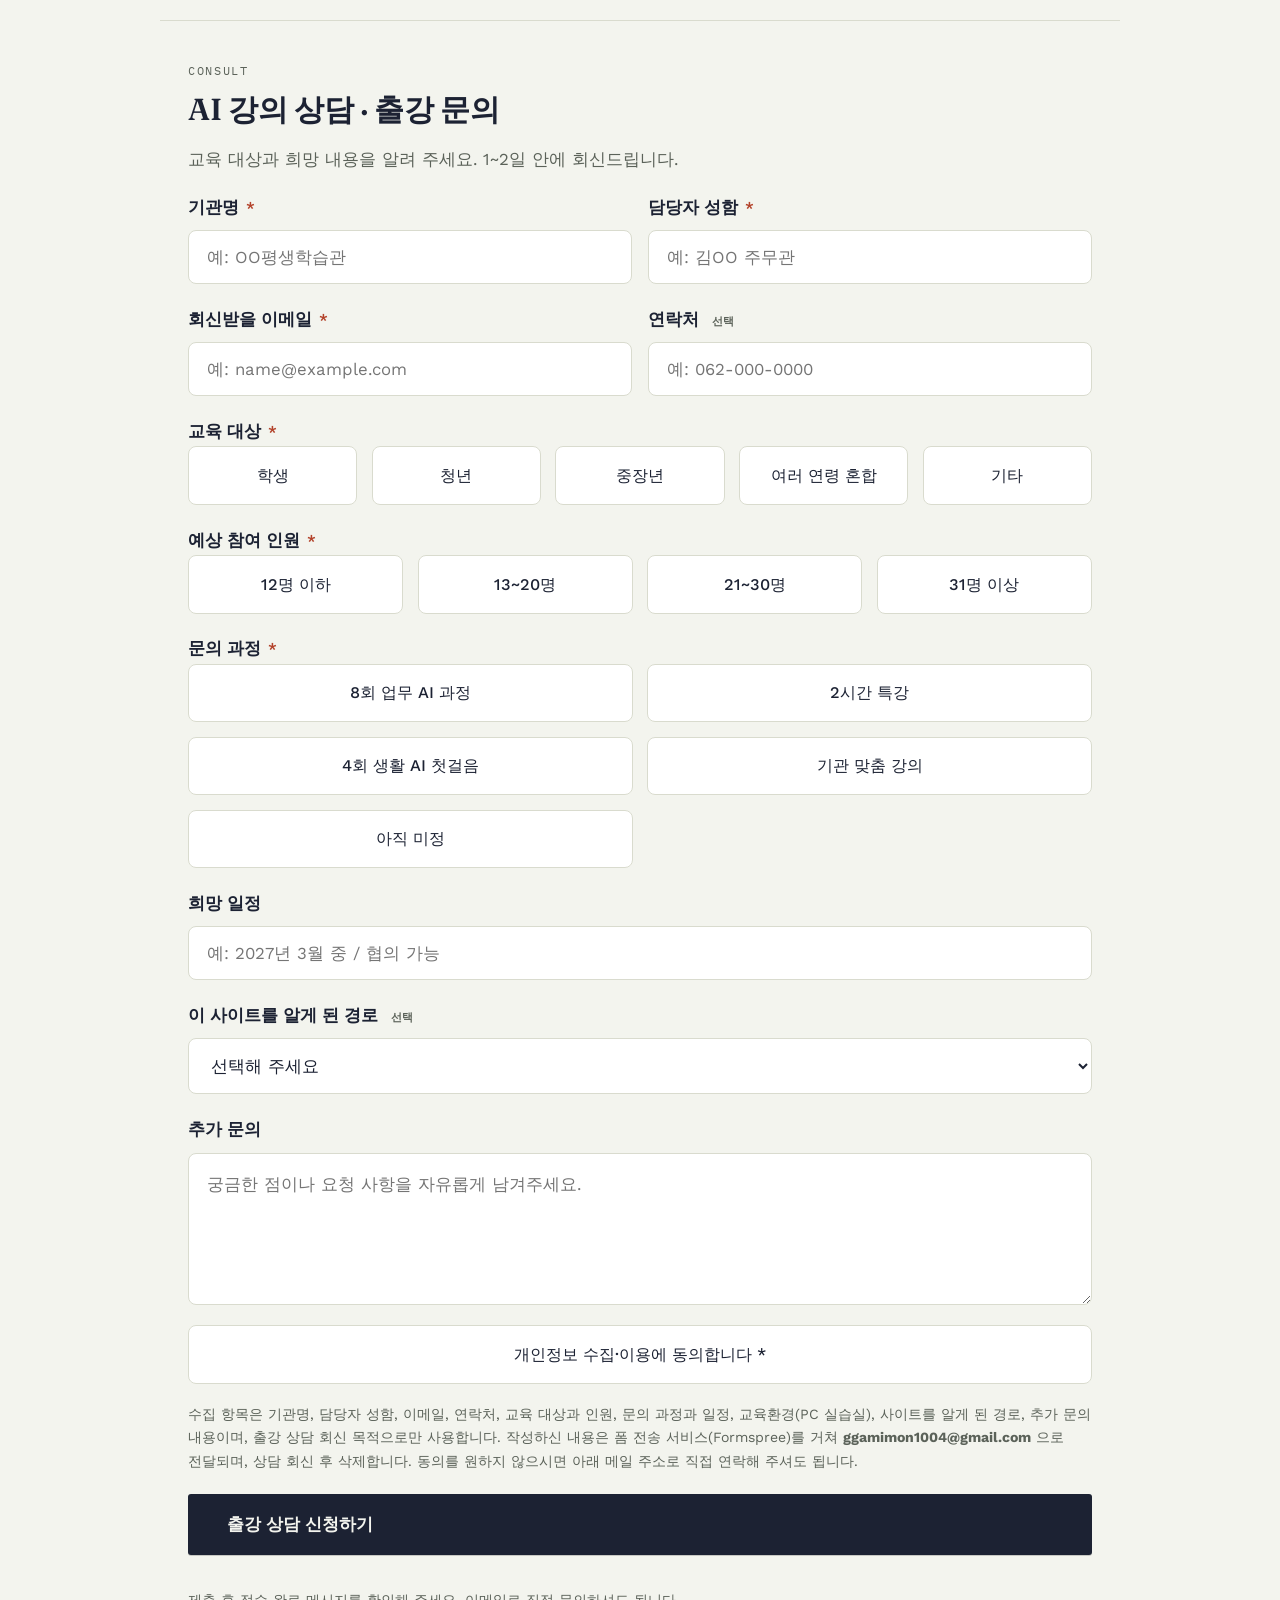
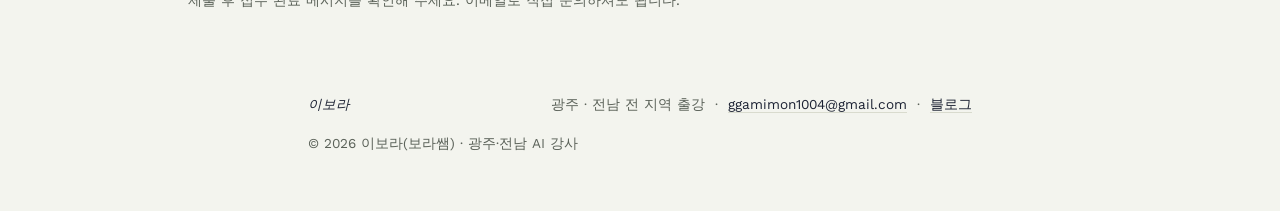
==== commit 5fd3f7ce: "자주 묻는 질문 삭제" ====
--- a/index.html
+++ b/index.html
@@ -67,7 +67,7 @@
       "mainEntity": {
         "@id": "https://www.aibora.kr/#person"
       },
-      "dateModified": "2026-11-19"
+      "dateModified": "2026-11-18"
     },
     {
       "@type": "Person",
@@ -1316,10 +1316,6 @@
 .program-tile p { font-size:.96rem; margin:.4rem 0 .8rem; }
 .program-tile .program-duration { color:var(--ink-soft); font-size:.88rem; }
 @media(max-width:640px) { main > section { scroll-margin-top:105px; } .program-preview { grid-template-columns:1fr; gap:.75rem; } .program-tile { padding:1rem; } }
-#faq .faq-item { border-bottom:1px solid var(--line); padding:.9rem 0; }
-#faq .faq-item:first-of-type { border-top:1px solid var(--line); }
-#faq summary { cursor:pointer; font-weight:700; }
-#faq .faq-item p { margin:.6rem 0 0; color:var(--ink-soft); line-height:1.75; }
 </style>
 </head>
 <body>
@@ -1503,16 +1499,6 @@
 
 
 
-<section id="faq">
-  <p class="section-label">FAQ</p>
-  <h2>자주 묻는 질문</h2>
-  <details class="faq-item"><summary>어떤 AI 강의를 하나요?</summary><p>ChatGPT·제미나이 같은 생성형 AI를 생활과 업무에 직접 써 보는 실습 강의입니다. 대표 과정 「PC로 완성하는 업무 AI」(8회 16시간), 「생활 AI 첫걸음」(4회 8시간), 2시간 특강, 기관 맞춤 강의(예: 소상공인 AI 마케팅 6시간)가 있으며, 수업 시간 안에 업무 메일·보고서·안내문 요약 같은 결과물을 직접 만듭니다.</p></details>
-  <details class="faq-item"><summary>어디까지 출강하나요?</summary><p>광주광역시 5개 구와 전라남도 22개 시·군 전 지역(목포·여수·순천·나주·광양과 군 지역 포함)에 출강합니다.</p></details>
-  <details class="faq-item"><summary>수강 대상은 누구인가요?</summary><p>기관의 교육 대상과 AI 사용 경험에 맞춰 구성합니다. AI를 처음 쓰는 분도 참여할 수 있으며, 학생 수업은 연령과 도구 이용 조건을 확인해 구성합니다.</p></details>
-  <details class="faq-item"><summary>몇 명까지 가능한가요?</summary><p>업무 과정은 권장 10명(보조강사 배치 시 최대 16명), 첫걸음 과정과 특강은 권장 12명(보조강사 배치 시 최대 20명)입니다. 인원이 더 많으면 분반을 권장하며, 30명이 넘는 특강은 진행 방식을 따로 협의합니다.</p></details>
-  <details class="faq-item"><summary>비용과 문의 방법은요?</summary><p>강사료는 기관 규정 단가를 따르고, 수강생은 유료 AI 구독이 필요 없습니다(무료 기능만 사용). 아래 출강 문의 양식이나 이메일(ggamimon1004@gmail.com)로 연락 주시면 1~2일 안에 회신드립니다.</p></details>
-</section>
-
 <section id="consult">
   <p class="section-label">Consult</p>
   <h2>AI 강의 상담 · 출강 문의</h2>
@@ -1975,54 +1961,5 @@
   v.addEventListener('ended', show);
 })();
 </script>
-<script type="application/ld+json">
-{
- "@context": "https://schema.org",
- "@type": "FAQPage",
- "@id": "https://www.aibora.kr/#faq",
- "mainEntity": [
-  {
-   "@type": "Question",
-   "name": "어떤 AI 강의를 하나요?",
-   "acceptedAnswer": {
-    "@type": "Answer",
-    "text": "ChatGPT·제미나이 같은 생성형 AI를 생활과 업무에 직접 써 보는 실습 강의입니다. 대표 과정 「PC로 완성하는 업무 AI」(8회 16시간), 「생활 AI 첫걸음」(4회 8시간), 2시간 특강, 기관 맞춤 강의(예: 소상공인 AI 마케팅 6시간)가 있으며, 수업 시간 안에 업무 메일·보고서·안내문 요약 같은 결과물을 직접 만듭니다."
-   }
-  },
-  {
-   "@type": "Question",
-   "name": "어디까지 출강하나요?",
-   "acceptedAnswer": {
-    "@type": "Answer",
-    "text": "광주광역시 5개 구와 전라남도 22개 시·군 전 지역(목포·여수·순천·나주·광양과 군 지역 포함)에 출강합니다."
-   }
-  },
-  {
-   "@type": "Question",
-   "name": "수강 대상은 누구인가요?",
-   "acceptedAnswer": {
-    "@type": "Answer",
-    "text": "기관의 교육 대상과 AI 사용 경험에 맞춰 구성합니다. AI를 처음 쓰는 분도 참여할 수 있으며, 학생 수업은 연령과 도구 이용 조건을 확인해 구성합니다."
-   }
-  },
-  {
-   "@type": "Question",
-   "name": "몇 명까지 가능한가요?",
-   "acceptedAnswer": {
-    "@type": "Answer",
-    "text": "업무 과정은 권장 10명(보조강사 배치 시 최대 16명), 첫걸음 과정과 특강은 권장 12명(보조강사 배치 시 최대 20명)입니다. 인원이 더 많으면 분반을 권장하며, 30명이 넘는 특강은 진행 방식을 따로 협의합니다."
-   }
-  },
-  {
-   "@type": "Question",
-   "name": "비용과 문의 방법은요?",
-   "acceptedAnswer": {
-    "@type": "Answer",
-    "text": "강사료는 기관 규정 단가를 따르고, 수강생은 유료 AI 구독이 필요 없습니다(무료 기능만 사용). 아래 출강 문의 양식이나 이메일(ggamimon1004@gmail.com)로 연락 주시면 1~2일 안에 회신드립니다."
-   }
-  }
- ]
-}
-</script>
 </body>
 </html>
